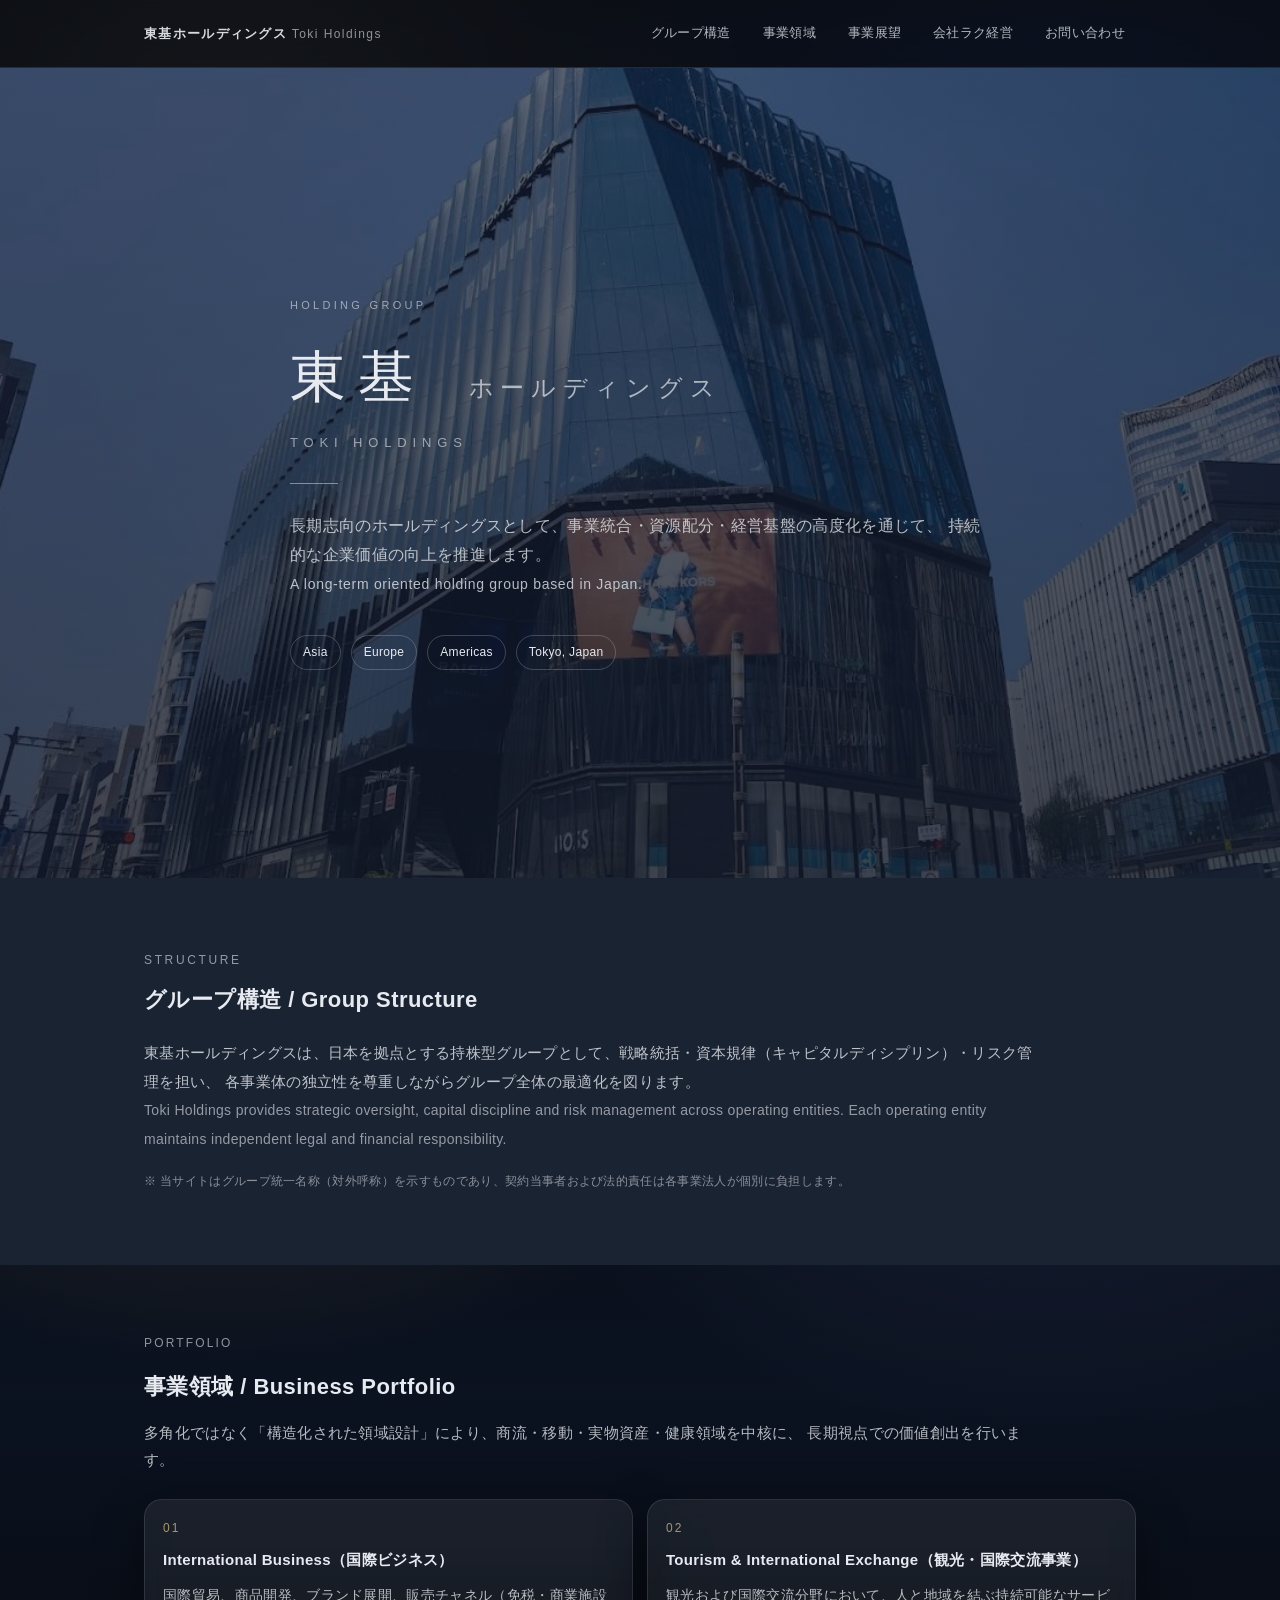
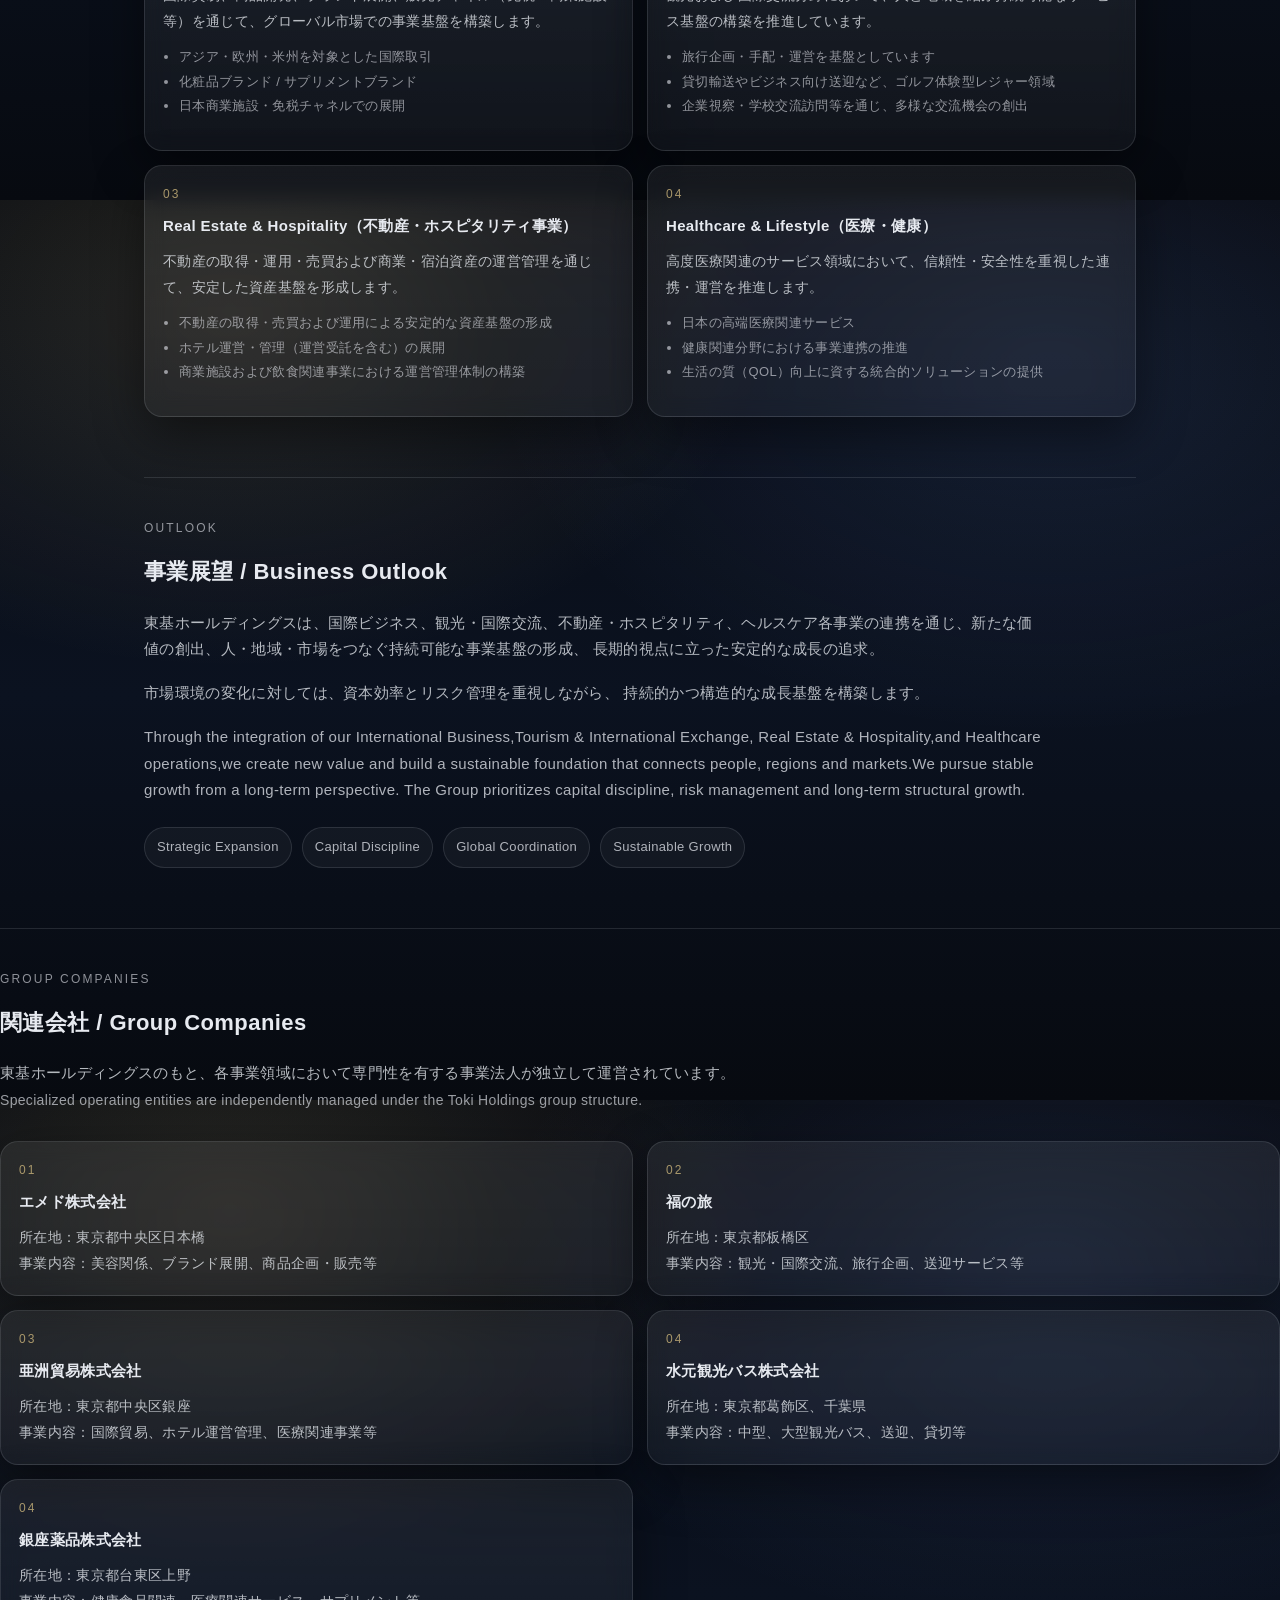
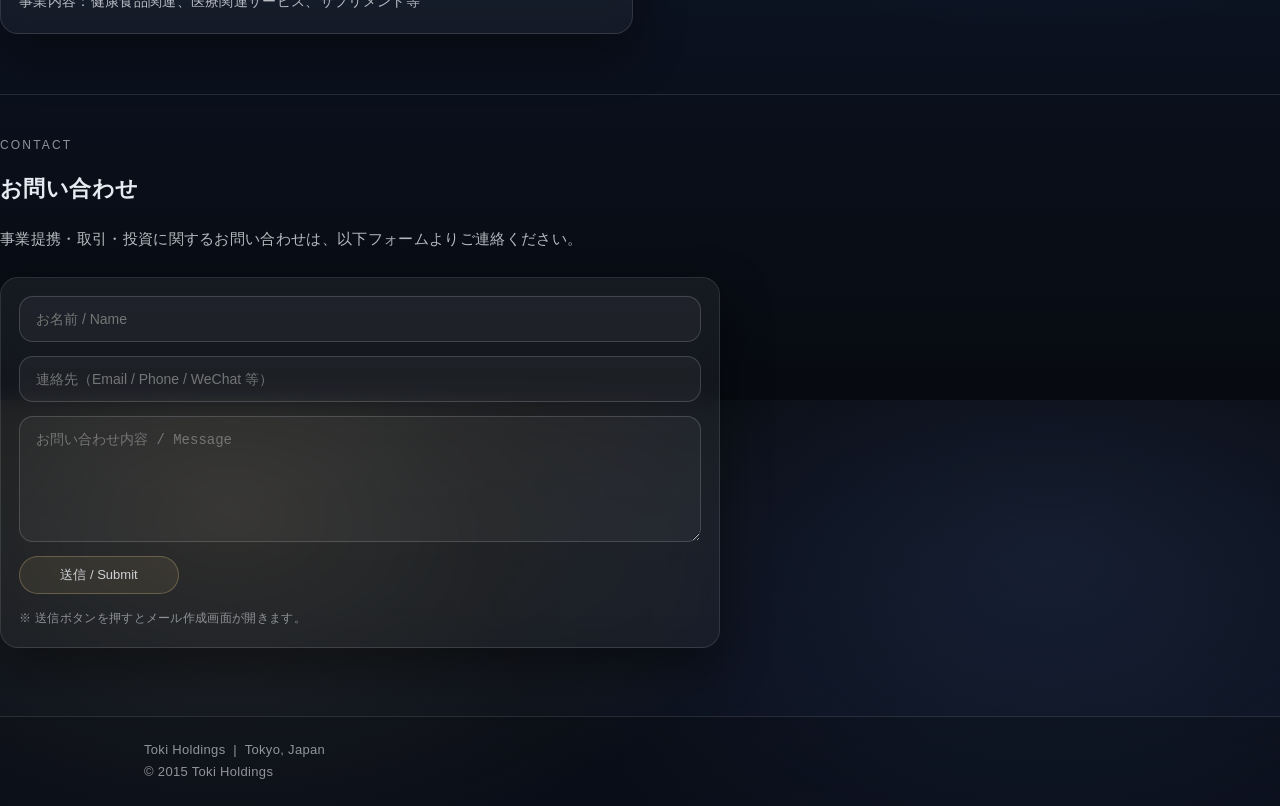
==== index.html @ 763d5f15 "Add Kaisha Raku app download and PWA" ====
<!doctype html>
<html lang="ja">
<head>
  <meta charset="utf-8" />
  <meta name="viewport" content="width=device-width,initial-scale=1" />
  <meta name="description" content="東基ホールディングス（Toki Holdings）— 日本拠点のホールディングスとして、長期志向の価値創出と統合を推進します。" />
  <title>東基ホールディングス | Toki Holdings</title>

  <!-- Minimal, Japan-corporate style system typography -->
<style>
  :root{
    /* Tokyo Premium palette */
    --bg0:#070A10;            /* deep ink */
    --bg1:#0B1220;            /* navy */
    --text:#E7EAF0;           /* soft white */
    --muted:rgba(231,234,240,.78);
    --subtle:rgba(231,234,240,.60);
    --line:rgba(231,234,240,.12);

    /* Champagne accent (very subtle) */
    --accent:#C8B27A;
    --accent2:#8F7E4C;

    /* Glass cards */
    --card:rgba(255,255,255,.06);
    --card2:rgba(255,255,255,.04);
    --shadow:0 18px 50px rgba(0,0,0,.45);
    --radius:18px;

    --max:1040px;
    --pad:24px;
  }

  *{ box-sizing:border-box; }
  html,body{ height:100%; }
  body{
    margin:0;
    color:var(--text);
    background:
      radial-gradient(900px 600px at 18% 12%, rgba(200,178,122,.16), transparent 60%),
      radial-gradient(900px 600px at 82% 18%, rgba(120,160,255,.12), transparent 62%),
      linear-gradient(180deg, var(--bg0), var(--bg1) 55%, #070A10);
    font-family:-apple-system,BlinkMacSystemFont,"Hiragino Kaku Gothic ProN","Hiragino Sans","Yu Gothic",Meiryo,"Segoe UI",Roboto,"Noto Sans JP",Arial,sans-serif;
    line-height:1.75;
    letter-spacing:.02em;
    -webkit-font-smoothing:antialiased;
    -moz-osx-font-smoothing:grayscale;
    overflow-x:hidden;
  }

  /* subtle “Tokyo night particles” */
  body:before{
    content:"";
    position:fixed; inset:0;
    pointer-events:none;
    background:
      radial-gradient(1px 1px at 10% 20%, rgba(255,255,255,.25), transparent 60%),
      radial-gradient(1px 1px at 20% 70%, rgba(255,255,255,.18), transparent 60%),
      radial-gradient(1px 1px at 55% 35%, rgba(255,255,255,.14), transparent 60%),
      radial-gradient(1px 1px at 80% 60%, rgba(255,255,255,.16), transparent 60%),
      radial-gradient(1px 1px at 92% 22%, rgba(255,255,255,.18), transparent 60%);
    opacity:.55;
    mix-blend-mode:screen;
  }

  a{ color:inherit; text-decoration:none; }
  a:hover{ text-decoration:none; }

  .wrap{ max-width:var(--max); margin:0 auto; padding:0 var(--pad); }

  /* Topbar -> glass */
  .topbar{
    position:sticky; top:0; z-index:30;
    background:rgba(10,14,22,.62);
    border-bottom:1px solid var(--line);
    backdrop-filter: blur(12px) saturate(140%);
  }
  .topbar .wrap{
    display:flex; align-items:center; justify-content:space-between;
    padding:14px var(--pad);
    gap:14px;
  }
  .brand strong{
    font-weight:600;
    letter-spacing:.10em;
    font-size:13px;
    color:rgba(231,234,240,.92);
  }
  .brand span{
    font-size:12px;
    color:var(--subtle);
    letter-spacing:.12em;
  }

  nav{
    display:flex; align-items:center; gap:10px; flex-wrap:wrap;
    font-size:13px; color:var(--muted);
  }
  nav a{
    padding:7px 10px;
    border-radius:999px;
    border:1px solid transparent;
  }
  nav a:hover{
    border-color:rgba(200,178,122,.28);
    background:rgba(255,255,255,.04);
  }

  /* Hero: more premium spacing + thin accent line */
  header.hero{
    min-height:78vh;
    display:flex; align-items:center;
    border-bottom:1px solid var(--line);
    position:relative;
  }
  header.hero:after{
    content:"";
    position:absolute; left:0; right:0; bottom:-1px; height:1px;
    background:linear-gradient(90deg, transparent, rgba(200,178,122,.55), transparent);
    opacity:.55;
  }

  .kicker{
    font-size:12px; color:var(--subtle);
    letter-spacing:.18em;
  }
  h1{
    margin:14px 0 0;
    font-size:48px;
    line-height:1.12;
    font-weight:600;
    letter-spacing:.02em;
  }
  .enname{
    margin-top:10px;
    font-size:15px;
    color:var(--muted);
    letter-spacing:.18em;
    text-transform:uppercase;
  }
  .lead{
    margin-top:18px;
    font-size:16px;
    color:var(--muted);
    max-width:820px;
  }

  .meta-row{ margin-top:22px; display:flex; gap:10px; flex-wrap:wrap; }
  .pill{
    border:1px solid rgba(231,234,240,.14);
    padding:7px 11px;
    border-radius:999px;
    background:rgba(255,255,255,.04);
    color:rgba(231,234,240,.72);
    font-size:12px;
    letter-spacing:.12em;
  }

  /* Sections */
  section{ padding:68px 0; }
  section.divider{ border-bottom:1px solid var(--line); }
  .section-kicker{
    font-size:12px; color:var(--subtle);
    letter-spacing:.18em;
  }
  h2{
    margin:14px 0 14px;
    font-size:22px;
    font-weight:600;
    letter-spacing:.02em;
  }
  .p{
    margin:0;
    color:var(--muted);
    max-width:900px;
    font-size:15px;
  }

  /* Cards -> glass premium */
  .grid{
    margin-top:26px;
    display:grid;
    grid-template-columns:repeat(2,minmax(0,1fr));
    gap:14px;
  }
  .card{
    border:1px solid rgba(231,234,240,.12);
    border-radius:var(--radius);
    padding:18px;
    background:linear-gradient(180deg, rgba(255,255,255,.07), rgba(255,255,255,.04));
    box-shadow: var(--shadow);
    backdrop-filter: blur(10px);
  }
  .card:hover{
    border-color:rgba(200,178,122,.28);
    transform: translateY(-1px);
    transition: .18s ease;
  }
  .card .num{
    font-size:12px;
    color:rgba(200,178,122,.82);
    letter-spacing:.18em;
  }
  .card .title{ margin-top:8px; font-weight:600; font-size:15px; }
  .card .desc{ margin-top:10px; font-size:14px; color:var(--muted); line-height:1.85; }
  .sublist{ margin-top:10px; padding-left:16px; color:var(--subtle); font-size:13px; line-height:1.9; }

  /* Chips */
  .chips{ margin-top:22px; display:flex; flex-wrap:wrap; gap:10px; }
  .chip{
    padding:8px 12px;
    border:1px solid rgba(231,234,240,.12);
    border-radius:999px;
    font-size:13px;
    color:rgba(231,234,240,.74);
    background:rgba(255,255,255,.04);
  }

  /* Contact */
  .contact-box{
    margin-top:22px;
    display:grid;
    grid-template-columns:1.2fr .8fr;
    gap:14px;
  }
  .contact-card{
    border:1px solid rgba(231,234,240,.12);
    border-radius:var(--radius);
    padding:18px;
    background:linear-gradient(180deg, rgba(255,255,255,.06), rgba(255,255,255,.035));
    box-shadow: var(--shadow);
    backdrop-filter: blur(10px);
  }
  .label{ font-size:12px; color:var(--subtle); letter-spacing:.18em; }
  .value{ margin-top:10px; font-size:14px; color:var(--muted); line-height:1.9; }
  .btn{
    display:inline-block;
    border:1px solid rgba(200,178,122,.35);
    border-radius:999px;
    padding:9px 12px;
    font-size:13px;
    color:rgba(231,234,240,.86);
    background:rgba(200,178,122,.10);
  }
  .btn:hover{ background:rgba(200,178,122,.16); }

  footer{
    border-top:1px solid var(--line);
    padding:22px 0;
    color:var(--subtle);
    font-size:13px;
    background:rgba(0,0,0,.18);
  }

  @media (max-width:820px){
    h1{ font-size:36px; }
    .grid{ grid-template-columns:1fr; }
    .contact-box{ grid-template-columns:1fr; }
    header.hero{ min-height:70vh; }
  }
</style>
</head>

<body>

  <!-- Top navigation -->
  <div class="topbar">
    <div class="wrap">
      <div class="brand">
        <strong>東基ホールディングス</strong>
        <span>Toki Holdings</span>
      </div>
      <nav>
        <a href="#structure">グループ構造</a>
        <a href="#portfolio">事業領域</a>
        <a href="#principles">事業展望</a>
        <a href="./download/">会社ラク経営</a>
        <a href="#contact">お問い合わせ</a>
      </nav>
    </div>
  </div>

<!-- Screen 1 -->
<header class="hero" style="
  position:relative;
  overflow:hidden;
  background-image:url('toki.jpg');
  background-size:cover;
  background-position:center;
  min-height:90vh;
  border-bottom:none;
">

  <!-- 暗色层 -->
  <div style="
    position:absolute;
    inset:0;
    background:linear-gradient(rgba(17,24,39,.65),rgba(17,24,39,.80));
    z-index:1;">
  </div>

  <div style="
    position:relative;
    z-index:2;
    max-width:1100px;
    margin:0 auto;
    padding:140px 24px 120px 24px;
    color:#E7EAF0;
  ">

    <!-- 上方小标识 -->
    <div style="
      font-size:11px;
      letter-spacing:.30em;
      color:rgba(231,234,240,.60);">
      HOLDING GROUP
    </div>

    <!-- 主标题 -->
    <h1 style="
      margin-top:28px;
      font-weight:500;
      line-height:1.2;
      white-space:nowrap;
    ">

      <span style="
        font-size:56px;
        letter-spacing:.22em;">
        東基
      </span>

      <span style="
        font-size:24px;
        letter-spacing:.28em;
        margin-left:14px;
        color:rgba(231,234,240,.70);">
        ホールディングス
      </span>

    </h1>

    <!-- 英文 -->
    <div style="
      margin-top:22px;
      font-size:13px;
      letter-spacing:.45em;
      color:rgba(231,234,240,.60);">
      TOKI HOLDINGS
    </div>

    <!-- 金色细线 -->
    <div style="
      margin-top:28px;
      width:48px;
      height:1px;
      background:rgba(200,178,122,.70);">
    </div>

    <!-- 简介 -->
    <div style="
      margin-top:28px;
      font-size:16px;
      color:rgba(231,234,240,.78);
      max-width:700px;
      line-height:1.8;">
      長期志向のホールディングスとして、事業統合・資源配分・経営基盤の高度化を通じて、
      持続的な企業価値の向上を推進します。<br>
      <span style="font-size:14px; letter-spacing:.05em;">
        A long-term oriented holding group based in Japan.
      </span>
    </div>

    <!-- 地域标签 -->
    <div style="
      margin-top:36px;
      display:flex;
      gap:10px;
      flex-wrap:wrap;
    ">
      <div style="padding:6px 12px;border:1px solid rgba(231,234,240,.22);border-radius:999px;font-size:12px;">Asia</div>
      <div style="padding:6px 12px;border:1px solid rgba(231,234,240,.22);border-radius:999px;font-size:12px;">Europe</div>
      <div style="padding:6px 12px;border:1px solid rgba(231,234,240,.22);border-radius:999px;font-size:12px;">Americas</div>
      <div style="padding:6px 12px;border:1px solid rgba(231,234,240,.22);border-radius:999px;font-size:12px;">Tokyo, Japan</div>
    </div>

  </div>

</header>


<!-- Screen 2: Structure -->
<section id="structure" style="
  background:#1a2332;
  padding:72px 0;
  border-top:none;
">

  <div class="wrap">

    <div class="section-kicker" style="
      color:rgba(231,234,240,.60);
      letter-spacing:.22em;">
      STRUCTURE
    </div>

    <h2 style="
      color:#E7EAF0;
      margin-top:10px;">
      グループ構造 / Group Structure
    </h2>

    <p class="p" style="
      color:rgba(231,234,240,.80);
      line-height:1.9;
      margin-top:20px;">
      東基ホールディングスは、日本を拠点とする持株型グループとして、戦略統括・資本規律（キャピタルディシプリン）・リスク管理を担い、
      各事業体の独立性を尊重しながらグループ全体の最適化を図ります。<br/>
      <span style="color:rgba(231,234,240,.60); font-size:14px;">
        Toki Holdings provides strategic oversight, capital discipline and risk management across operating entities.
        Each operating entity maintains independent legal and financial responsibility.
      </span>
    </p>

    <div style="
      margin-top:18px;
      font-size:12px;
      color:rgba(231,234,240,.55);
      line-height:1.8;">
      ※ 当サイトはグループ統一名称（対外呼称）を示すものであり、契約当事者および法的責任は各事業法人が個別に負担します。
    </div>

  </div>

</section>

  <!-- Screen 3: Portfolio + Principles + Contact (still within 3 screens because condensed) -->
  <section id="portfolio">
    <div class="wrap">
      <div class="section-kicker">PORTFOLIO</div>
      <h2>事業領域 / Business Portfolio</h2>
      <p class="p">
        多角化ではなく「構造化された領域設計」により、商流・移動・実物資産・健康領域を中核に、
        長期視点での価値創出を行います。
      </p>

      <div class="grid">
        <div class="card">
          <div class="num">01</div>
          <div class="title">International Business（国際ビジネス）</div>
          <div class="desc">
            国際貿易、商品開発、ブランド展開、販売チャネル（免税・商業施設等）を通じて、グローバル市場での事業基盤を構築します。
          </div>
          <ul class="sublist">
            <li>アジア・欧州・米州を対象とした国際取引</li>
            <li>化粧品ブランド / サプリメントブランド</li>
            <li>日本商業施設・免税チャネルでの展開</li>
          </ul>
        </div>

        <div class="card">
          <div class="num">02</div>
          <div class="title">Tourism &amp; International Exchange（観光・国際交流事業）</div>
          <div class="desc">
            観光および国際交流分野において、人と地域を結ぶ持続可能なサービス基盤の構築を推進しています。
          </div>
          <ul class="sublist">
            <li>旅行企画・手配・運営を基盤としています</li>
            <li>貸切輸送やビジネス向け送迎など、ゴルフ体験型レジャー領域</li>
            <li>企業視察・学校交流訪問等を通じ、多様な交流機会の創出</li>
          </ul>
        </div>

        <div class="card">
          <div class="num">03</div>
          <div class="title">Real Estate & Hospitality（不動産・ホスピタリティ事業）</div>
          <div class="desc">
            不動産の取得・運用・売買および商業・宿泊資産の運営管理を通じて、安定した資産基盤を形成します。
          </div>
          <ul class="sublist">
            <li>不動産の取得・売買および運用による安定的な資産基盤の形成</li>
            <li>ホテル運営・管理（運営受託を含む）の展開</li>
            <li>商業施設および飲食関連事業における運営管理体制の構築</li>
          </ul>
        </div>

        <div class="card">
          <div class="num">04</div>
          <div class="title">Healthcare &amp; Lifestyle（医療・健康）</div>
          <div class="desc">
            高度医療関連のサービス領域において、信頼性・安全性を重視した連携・運営を推進します。
          </div>
          <ul class="sublist">
            <li>日本の高端医療関連サービス</li>
            <li>健康関連分野における事業連携の推進</li>
            <li>生活の質（QOL）向上に資する統合的ソリューションの提供</li>
          </ul>
        </div>
      </div>

<div id="outlook" style="margin-top:60px; padding-top:40px; border-top:1px solid rgba(231,234,240,.12);">

  <div class="section-kicker">OUTLOOK</div>
  <h2 style="margin:14px 0 18px;">事業展望 / Business Outlook</h2>

  <p class="p" style="margin-bottom:18px;">
    東基ホールディングスは、国際ビジネス、観光・国際交流、不動産・ホスピタリティ、ヘルスケア各事業の連携を通じ、新たな価値の創出、人・地域・市場をつなぐ持続可能な事業基盤の形成、
長期的視点に立った安定的な成長の追求。
  </p>

  <p class="p" style="margin-bottom:18px;">
    市場環境の変化に対しては、資本効率とリスク管理を重視しながら、
    持続的かつ構造的な成長基盤を構築します。
  </p>

  <p class="p">
    <span style="color:rgba(231,234,240,.75);">
      Through the integration of our International Business,Tourism & International Exchange, Real Estate & Hospitality,and Healthcare operations,we create new value and build a sustainable foundation that connects people, regions and markets.We pursue stable growth from a long-term perspective.
      The Group prioritizes capital discipline, risk management and long-term structural growth.
    </span>
  </p>

  <div class="chips" style="margin-top:24px;">
    <span class="chip">Strategic Expansion</span>
    <span class="chip">Capital Discipline</span>
    <span class="chip">Global Coordination</span>
    <span class="chip">Sustainable Growth</span>
  </div>

</div>
      </div>
<!-- Group Companies -->
<div id="companies" style="margin-top:60px; padding-top:40px; border-top:1px solid rgba(231,234,240,.12);">

  <div class="section-kicker">GROUP COMPANIES</div>
  <h2 style="margin:14px 0 18px;">関連会社 / Group Companies</h2>

  <p class="p" style="margin-bottom:28px;">
    東基ホールディングスのもと、各事業領域において専門性を有する事業法人が独立して運営されています。<br>
    <span style="color:rgba(231,234,240,.65); font-size:14px;">
      Specialized operating entities are independently managed under the Toki Holdings group structure.
    </span>
  </p>

  <div class="grid">

    <!-- Company 01 -->
    <div class="card">
      <div class="num">01</div>
      <div class="title">エメド株式会社</div>
      <div class="desc">
        所在地：東京都中央区日本橋<br>
        事業内容：美容関係、ブランド展開、商品企画・販売等
      </div>
    </div>

    <!-- Company 02 -->
    <div class="card">
      <div class="num">02</div>
      <div class="title">福の旅</div>
      <div class="desc">
        所在地：東京都板橋区<br>
        事業内容：観光・国際交流、旅行企画、送迎サービス等
      </div>
    </div>

    <!-- Company 03 -->
    <div class="card">
      <div class="num">03</div>
      <div class="title">亜洲貿易株式会社</div>
      <div class="desc">
        所在地：東京都中央区銀座<br>
        事業内容：国際貿易、ホテル運営管理、医療関連事業等
      </div>
    </div>

        <!-- Company 04 -->
    <div class="card">
      <div class="num">04</div>
      <div class="title">水元観光バス株式会社</div>
      <div class="desc">
        所在地：東京都葛飾区、千葉県<br>
        事業内容：中型、大型観光バス、送迎、貸切等
      </div>
    </div>
    
    <!-- Company 05 -->
    <div class="card">
      <div class="num">04</div>
      <div class="title">銀座薬品株式会社</div>
      <div class="desc">
        所在地：東京都台東区上野<br>
        事業内容：健康食品関連、医療関連サービス、サプリメント等
      </div>
    </div>

  </div>

</div>
<!-- End Group Companies -->
      <div id="contact" style="margin-top:60px; padding-top:40px; border-top:1px solid rgba(231,234,240,.12);">

  <div class="section-kicker">CONTACT</div>
  <h2 style="margin:14px 0 18px;">お問い合わせ</h2>

  <p class="p" style="margin-bottom:24px;">
    事業提携・取引・投資に関するお問い合わせは、以下フォームよりご連絡ください。
  </p>

  <div class="contact-card" style="max-width:720px;">
    
    <form onsubmit="return sendMail(event)" style="display:grid; gap:14px;">
      
      <input id="nm" type="text" placeholder="お名前 / Name" required
        style="width:100%; padding:14px 16px; border-radius:14px; border:1px solid rgba(231,234,240,.18); background:rgba(255,255,255,.04); color:rgba(231,234,240,.9); outline:none; font-size:14px;" />

      <input id="ct" type="text" placeholder="連絡先（Email / Phone / WeChat 等）" required
        style="width:100%; padding:14px 16px; border-radius:14px; border:1px solid rgba(231,234,240,.18); background:rgba(255,255,255,.04); color:rgba(231,234,240,.9); outline:none; font-size:14px;" />

      <textarea id="msg" placeholder="お問い合わせ内容 / Message" required rows="6"
        style="width:100%; padding:14px 16px; border-radius:14px; border:1px solid rgba(231,234,240,.18); background:rgba(255,255,255,.04); color:rgba(231,234,240,.9); outline:none; resize:vertical; font-size:14px;"></textarea>

      <button type="submit" class="btn" style="width:160px; cursor:pointer;">
        送信 / Submit
      </button>

      <div style="font-size:12px; color:rgba(231,234,240,.55);">
        ※ 送信ボタンを押すとメール作成画面が開きます。
      </div>

    </form>
  </div>
</div>

<script>
function sendMail(e){
  e.preventDefault();

  const name = document.getElementById('nm').value.trim();
  const contact = document.getElementById('ct').value.trim();
  const message = document.getElementById('msg').value.trim();

  const to = "toki-holdings@emedo.jp";  
  const subject = encodeURIComponent("【Website Inquiry】Toki Holdings / " + name);
  const body = encodeURIComponent(
    "Name: " + name + "\n" +
    "Contact: " + contact + "\n\n" +
    "Message:\n" + message
  );

  window.location.href = `mailto:${to}?subject=${subject}&body=${body}`;
  return false;
}
</script>
        </div>

      </div>

    </div>
  </section>

  <footer>
    <div class="wrap footer-row">
      <div>Toki Holdings &nbsp;|&nbsp; Tokyo, Japan</div>
      <div>© 2015 Toki Holdings</div>
    </div>
  </footer>

</body>
</html>
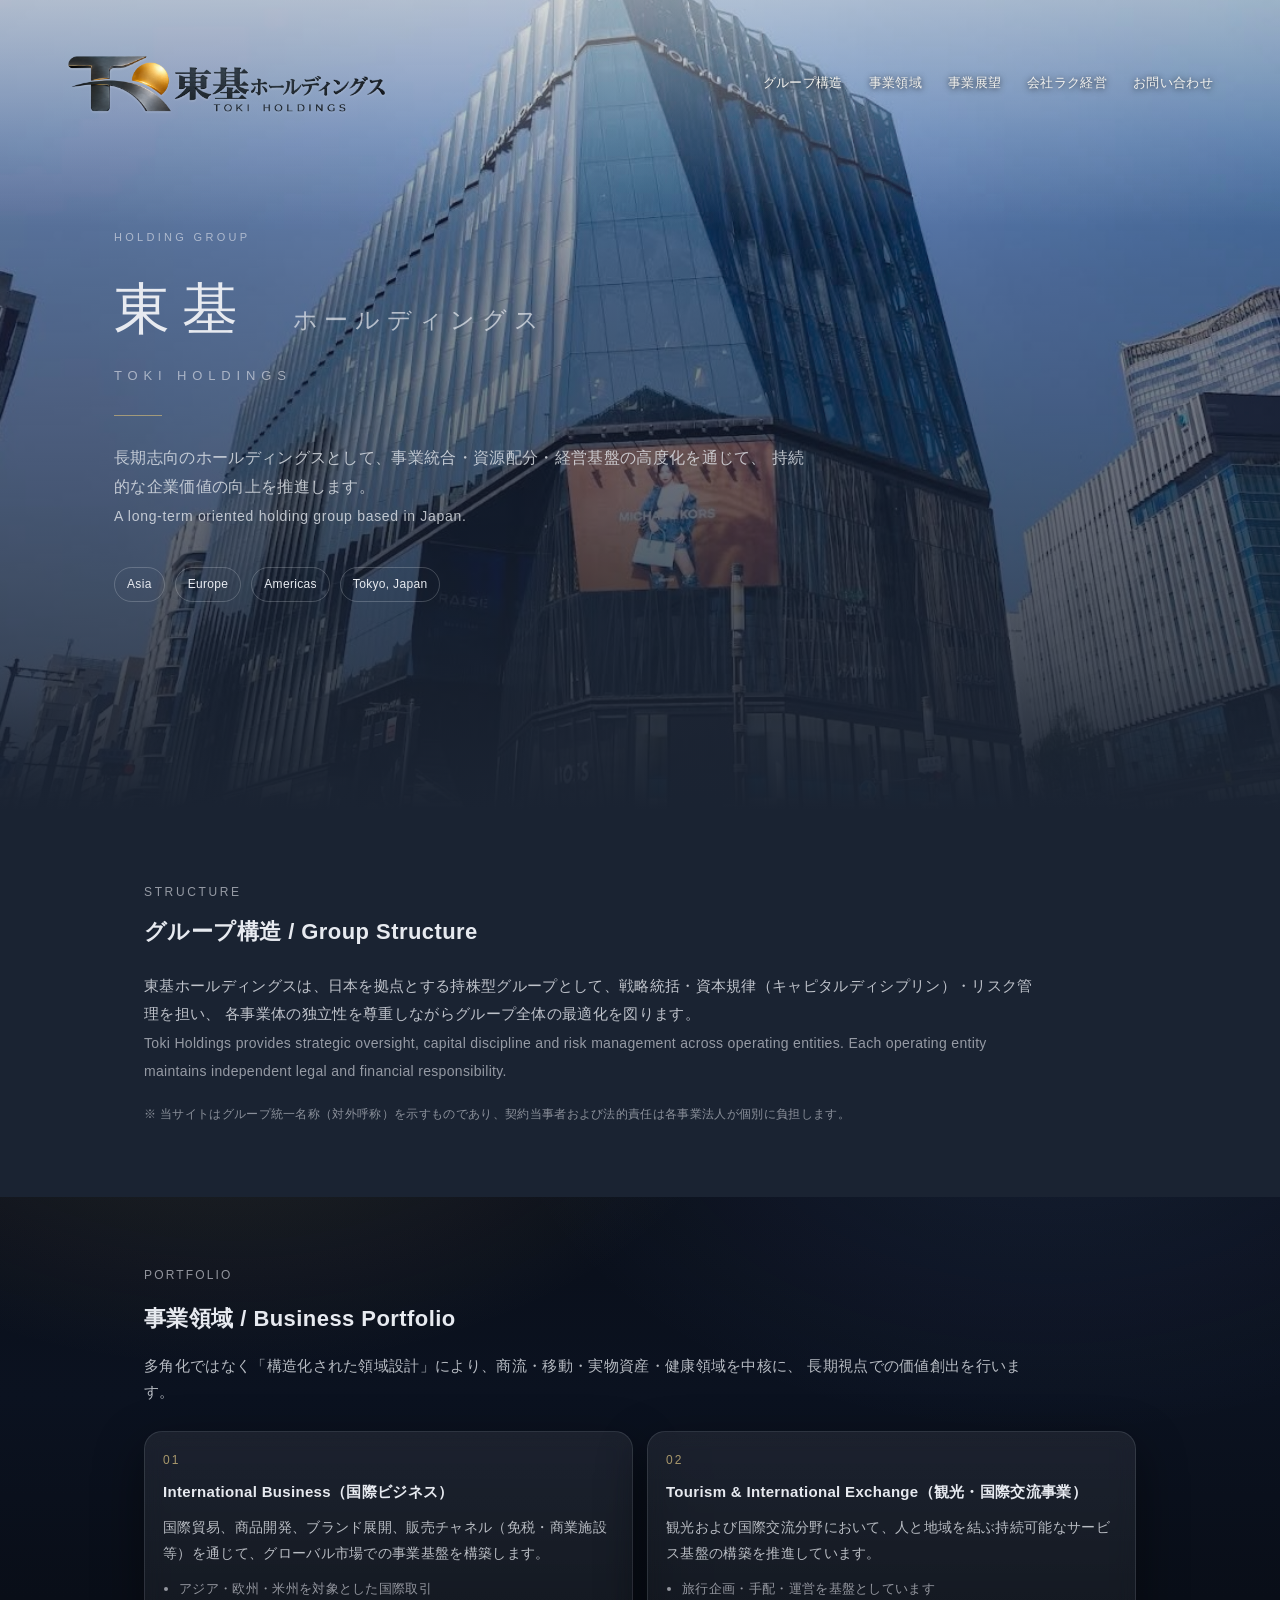
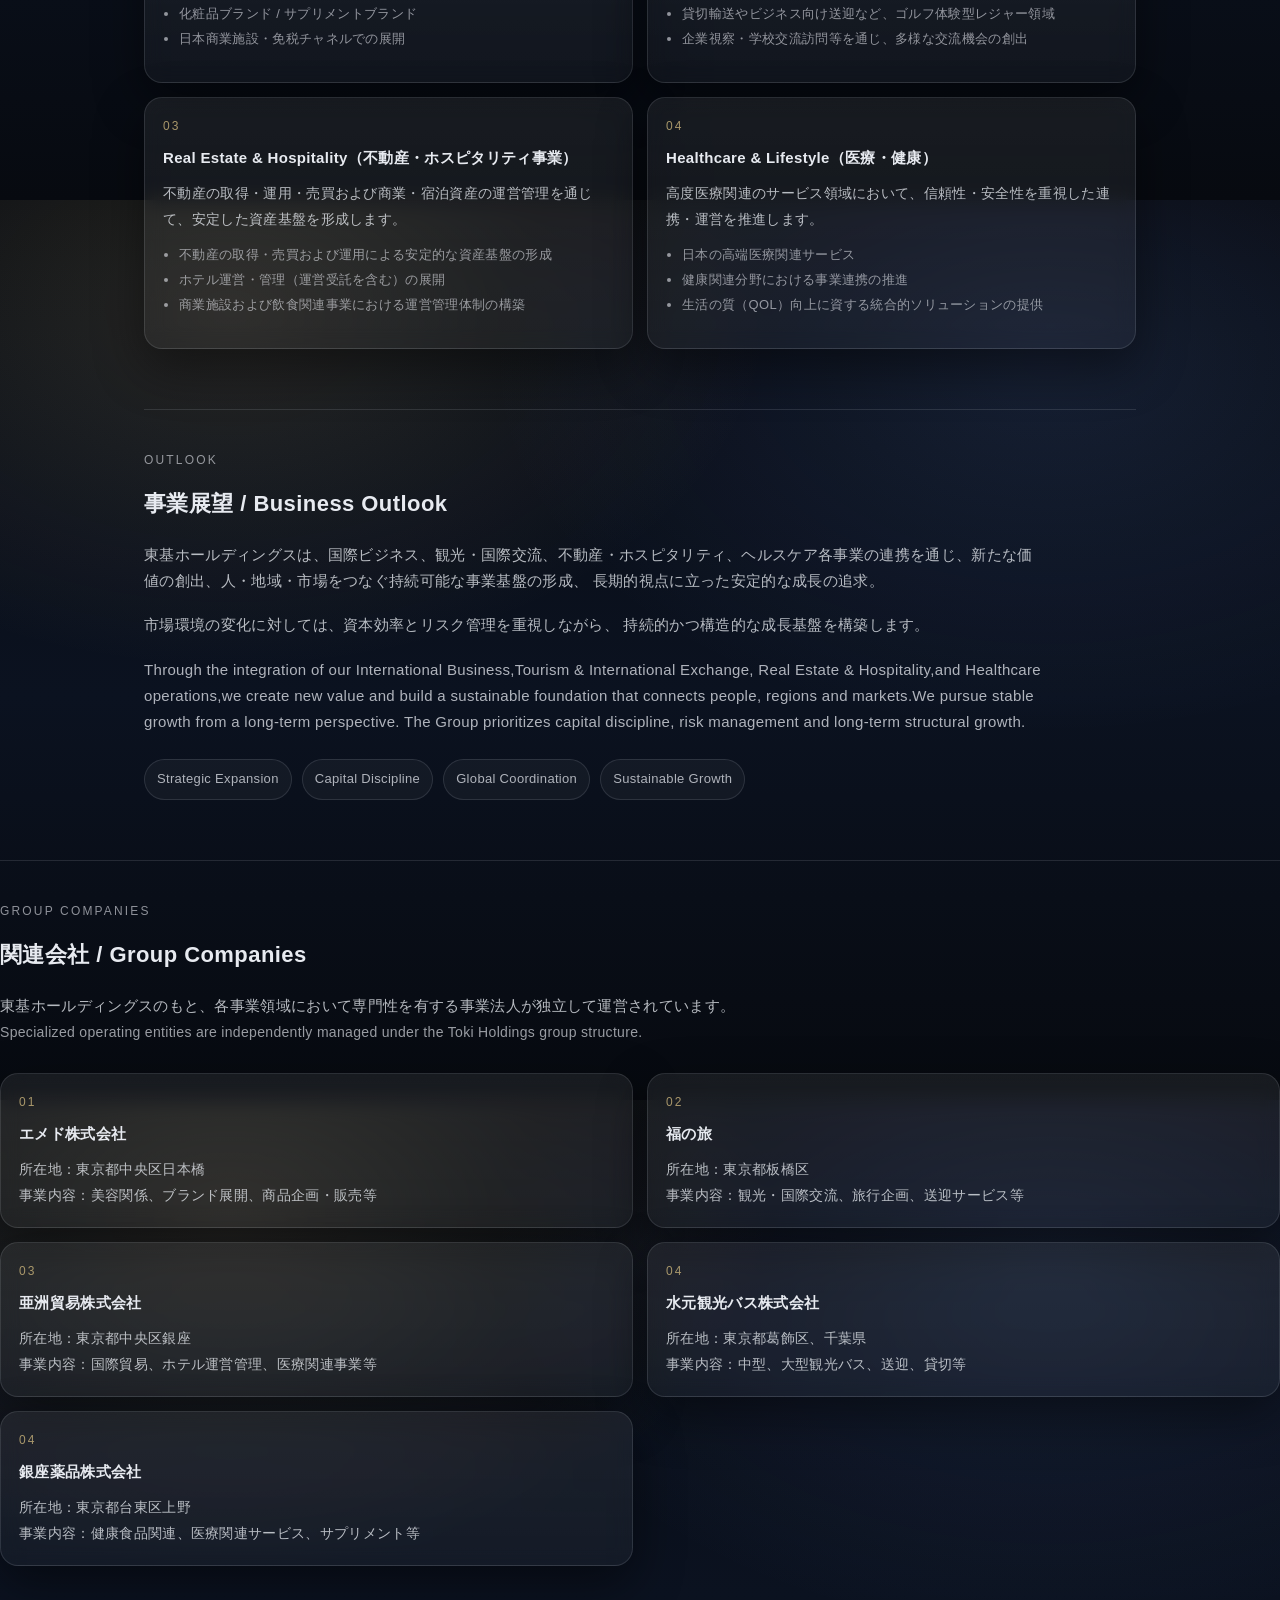
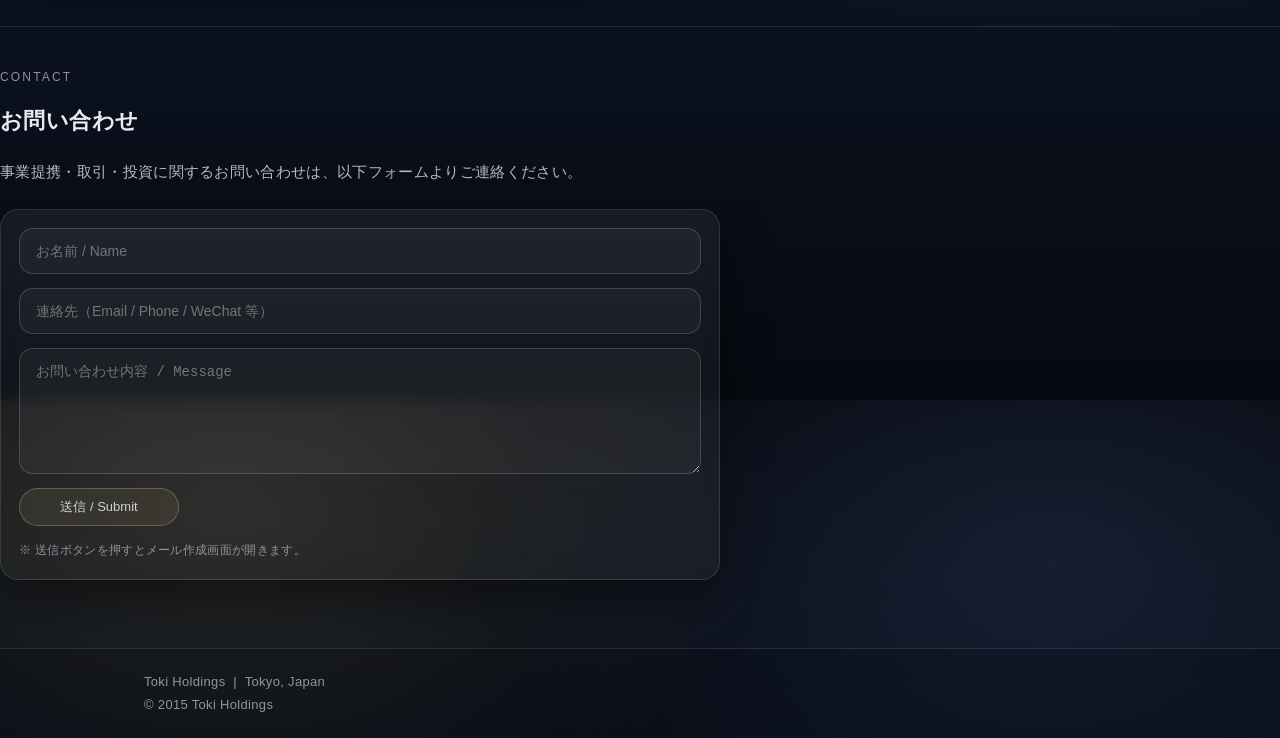
==== commit 11719010: "Integrate transparent TOKI brand into responsive hero navigation" ====
--- a/index.html
+++ b/index.html
@@ -258,30 +258,53 @@
     .contact-box{ grid-template-columns:1fr; }
     header.hero{ min-height:70vh; }
   }
+
+  /* Final brand integration: transparent asset, no separate header surface. */
+  html{scroll-behavior:smooth;}
+  .topbar{position:absolute;inset:0 0 auto;z-index:5;background:transparent;border:0;backdrop-filter:none;}
+  .topbar:before{content:"";position:absolute;inset:0 0 -60px;z-index:-1;pointer-events:none;background:linear-gradient(180deg,rgba(239,233,220,.52),rgba(226,231,234,.20) 60%,transparent);}
+  .topbar .wrap{max-width:1240px;min-height:116px;padding:28px 40px;gap:32px;}
+  .brand{display:block;flex:0 0 auto;width:330px;max-width:100%;}
+  .brand img{display:block;width:100%;height:auto;filter:drop-shadow(0 1px 1px rgba(255,255,255,.24));}
+  nav{flex-wrap:nowrap;gap:12px;color:#f4f3ef;text-shadow:0 1px 6px rgba(0,0,0,.8);}
+  nav a{white-space:nowrap;padding:8px 6px;}
+  nav a:focus-visible,.brand:focus-visible,.menu-toggle:focus-visible{outline:2px solid var(--accent);outline-offset:5px;}
+  header.hero:after{display:none;}
+  .hero-content{width:100%;}
+  .menu-toggle{display:none;}
+  @media(max-width:1100px){
+    .topbar .wrap{padding:24px;gap:20px;}
+    .brand{width:300px;}
+    nav{gap:4px;font-size:12px;}
+  }
+  @media(max-width:900px){
+    .topbar .wrap{min-height:94px;padding:22px 24px;}
+    .brand{width:300px;max-width:calc(100% - 64px);}
+    .menu-toggle{display:flex;flex:0 0 40px;width:40px;height:40px;padding:10px 8px;flex-direction:column;justify-content:space-between;border:1px solid rgba(231,234,240,.42);border-radius:6px;background:rgba(26,35,50,.35);cursor:pointer;}
+    .menu-toggle span{height:1px;width:100%;background:#f4f3ef;}
+    nav{display:none;position:absolute;top:calc(100% - 8px);left:24px;right:24px;padding:12px;background:rgba(26,35,50,.97);border:1px solid rgba(200,178,122,.25);border-radius:10px;box-shadow:0 14px 30px rgba(0,0,0,.2);font-size:14px;}
+    nav.is-open{display:flex;flex-direction:column;align-items:stretch;gap:2px;}
+    nav a{padding:10px 12px;}
+  }
+  @media(max-width:600px){
+    .topbar .wrap{min-height:86px;padding:20px;gap:14px;}
+    .brand{width:260px;max-width:calc(100% - 54px);}
+    nav{left:20px;right:20px;}
+    .hero-content{padding:150px 20px 88px!important;}
+    header.hero{min-height:90svh!important;}
+    .hero-title{display:flex;align-items:baseline;gap:8px;letter-spacing:0;}
+    .hero-title span:first-child{font-size:clamp(30px,8vw,44px)!important;letter-spacing:.12em!important;}
+    .hero-title span:last-child{font-size:clamp(14px,3.6vw,20px)!important;letter-spacing:.06em!important;margin-left:0!important;}
+    .hero-content>div:nth-last-child(2){font-size:15px!important;}
+  }
+  @media(prefers-reduced-motion:reduce){html{scroll-behavior:auto;}}
 </style>
 </head>
 
 <body>
 
-  <!-- Top navigation -->
-  <div class="topbar">
-    <div class="wrap">
-      <div class="brand">
-        <strong>東基ホールディングス</strong>
-        <span>Toki Holdings</span>
-      </div>
-      <nav>
-        <a href="#structure">グループ構造</a>
-        <a href="#portfolio">事業領域</a>
-        <a href="#principles">事業展望</a>
-        <a href="./download/">会社ラク経営</a>
-        <a href="#contact">お問い合わせ</a>
-      </nav>
-    </div>
-  </div>
-
 <!-- Screen 1 -->
-<header class="hero" style="
+<header id="home" class="hero" style="
   position:relative;
   overflow:hidden;
   background-image:url('toki.jpg');
@@ -290,16 +313,33 @@
   min-height:90vh;
   border-bottom:none;
 ">
+  <!-- Navigation floats over the existing Hero photograph. -->
+  <div class="topbar">
+    <div class="wrap">
+      <a class="brand" href="#home" aria-label="東基ホールディングス ホーム">
+        <img src="assets/img/toki-logo-transparent.png" alt="東基ホールディングス / TOKI HOLDINGS" width="2172" height="724" fetchpriority="high" />
+      </a>
+      <button class="menu-toggle" type="button" aria-expanded="false" aria-controls="primary-navigation" aria-label="メニューを開く"><span></span><span></span><span></span></button>
+      <nav id="primary-navigation" aria-label="メインナビゲーション">
+        <a href="#structure">グループ構造</a>
+        <a href="#portfolio">事業領域</a>
+        <a href="#outlook">事業展望</a>
+        <a href="./download/?v=20260723-cloud46">会社ラク経営</a>
+        <a href="#contact">お問い合わせ</a>
+      </nav>
+    </div>
+  </div>
+
 
   <!-- 暗色层 -->
   <div style="
     position:absolute;
     inset:0;
-    background:linear-gradient(rgba(17,24,39,.65),rgba(17,24,39,.80));
+    background:linear-gradient(180deg,rgba(17,24,39,.20),rgba(17,24,39,.48) 35%,rgba(26,35,50,.80) 82%,#1a2332);
     z-index:1;">
   </div>
 
-  <div style="
+  <div class="hero-content" style="
     position:relative;
     z-index:2;
     max-width:1100px;
@@ -317,7 +357,7 @@
     </div>
 
     <!-- 主标题 -->
-    <h1 style="
+    <h1 class="hero-title" style="
       margin-top:28px;
       font-weight:500;
       line-height:1.2;
@@ -633,6 +673,22 @@
 </div>
 
 <script>
+const menuButton = document.querySelector('.menu-toggle');
+const primaryNavigation = document.getElementById('primary-navigation');
+function closeMenu(){
+  primaryNavigation.classList.remove('is-open');
+  menuButton.setAttribute('aria-expanded','false');
+  menuButton.setAttribute('aria-label','メニューを開く');
+}
+menuButton.addEventListener('click',()=>{
+  const isOpen = menuButton.getAttribute('aria-expanded') !== 'true';
+  primaryNavigation.classList.toggle('is-open',isOpen);
+  menuButton.setAttribute('aria-expanded',String(isOpen));
+  menuButton.setAttribute('aria-label',isOpen ? 'メニューを閉じる' : 'メニューを開く');
+});
+primaryNavigation.addEventListener('click',e=>{if(e.target.closest('a')) closeMenu();});
+document.addEventListener('keydown',e=>{if(e.key === 'Escape'){closeMenu();menuButton.focus();}});
+window.matchMedia('(min-width:901px)').addEventListener('change',closeMenu);
 function sendMail(e){
   e.preventDefault();
 
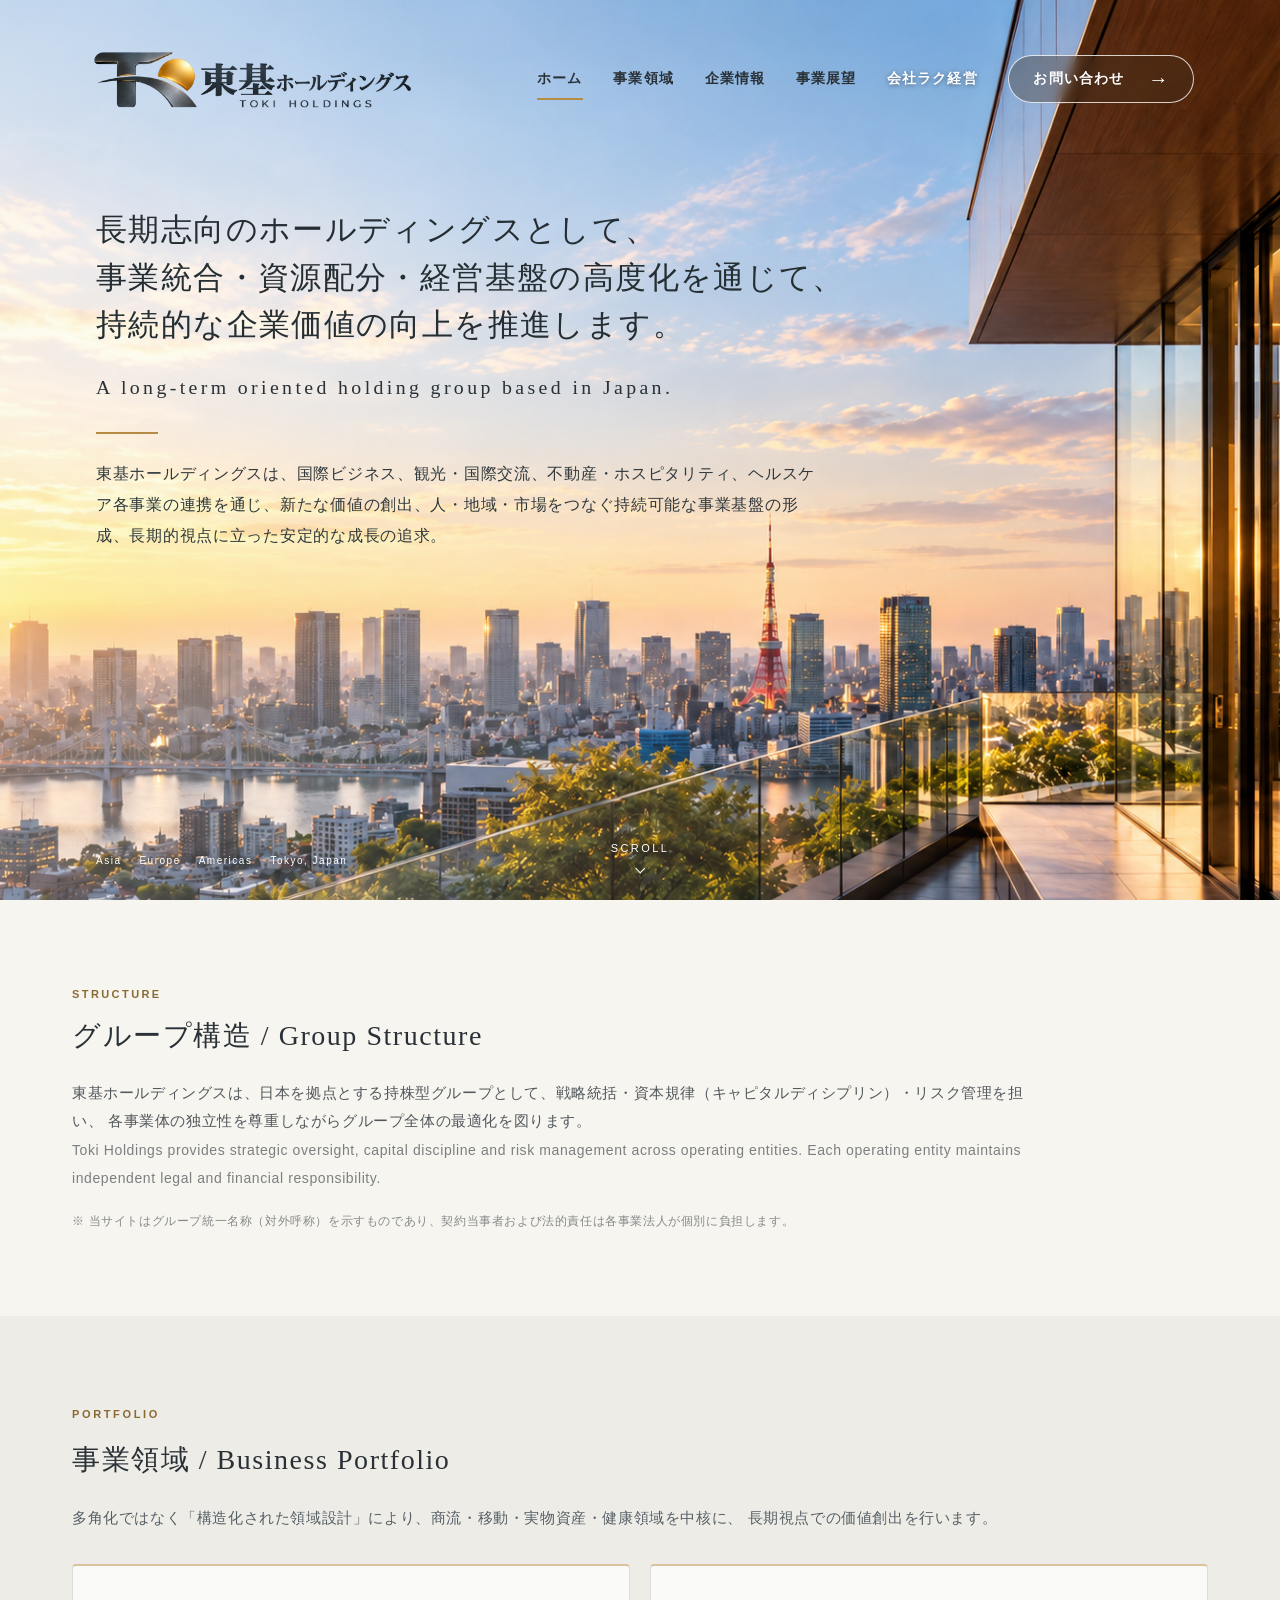
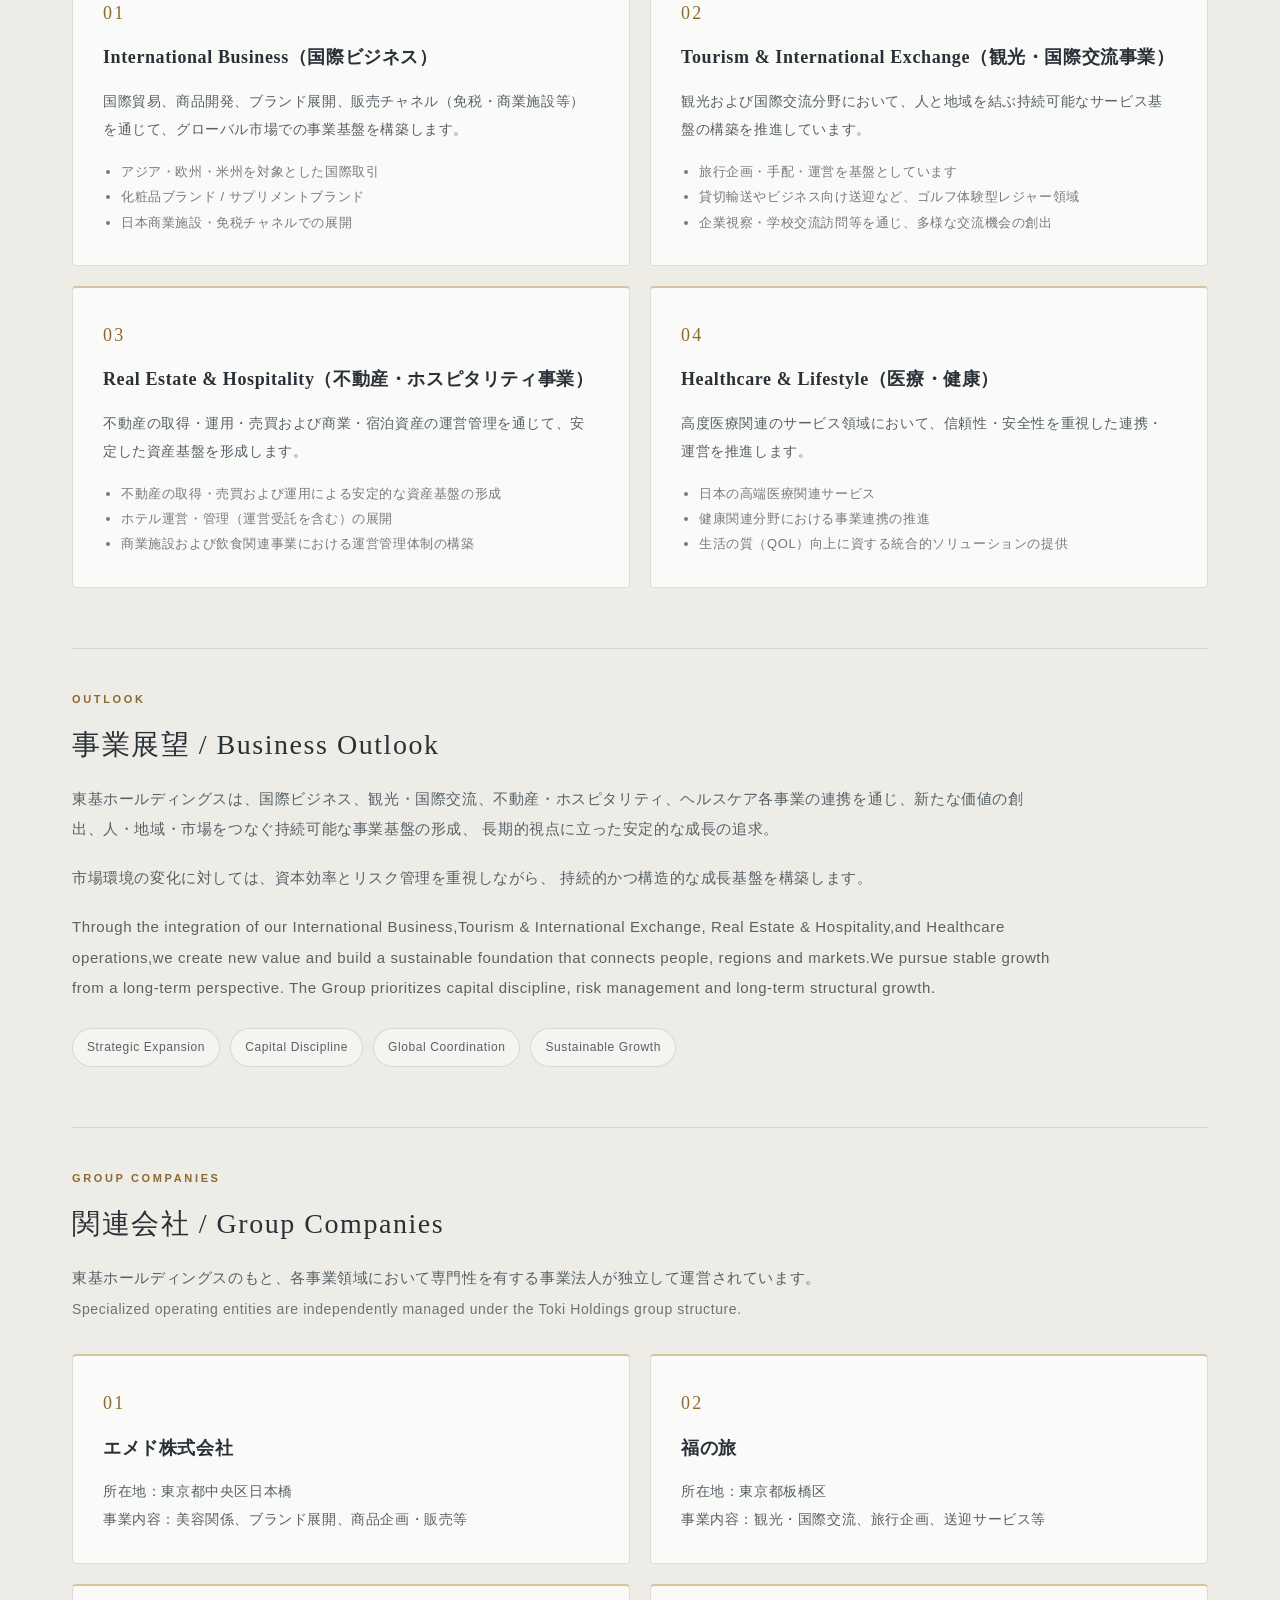
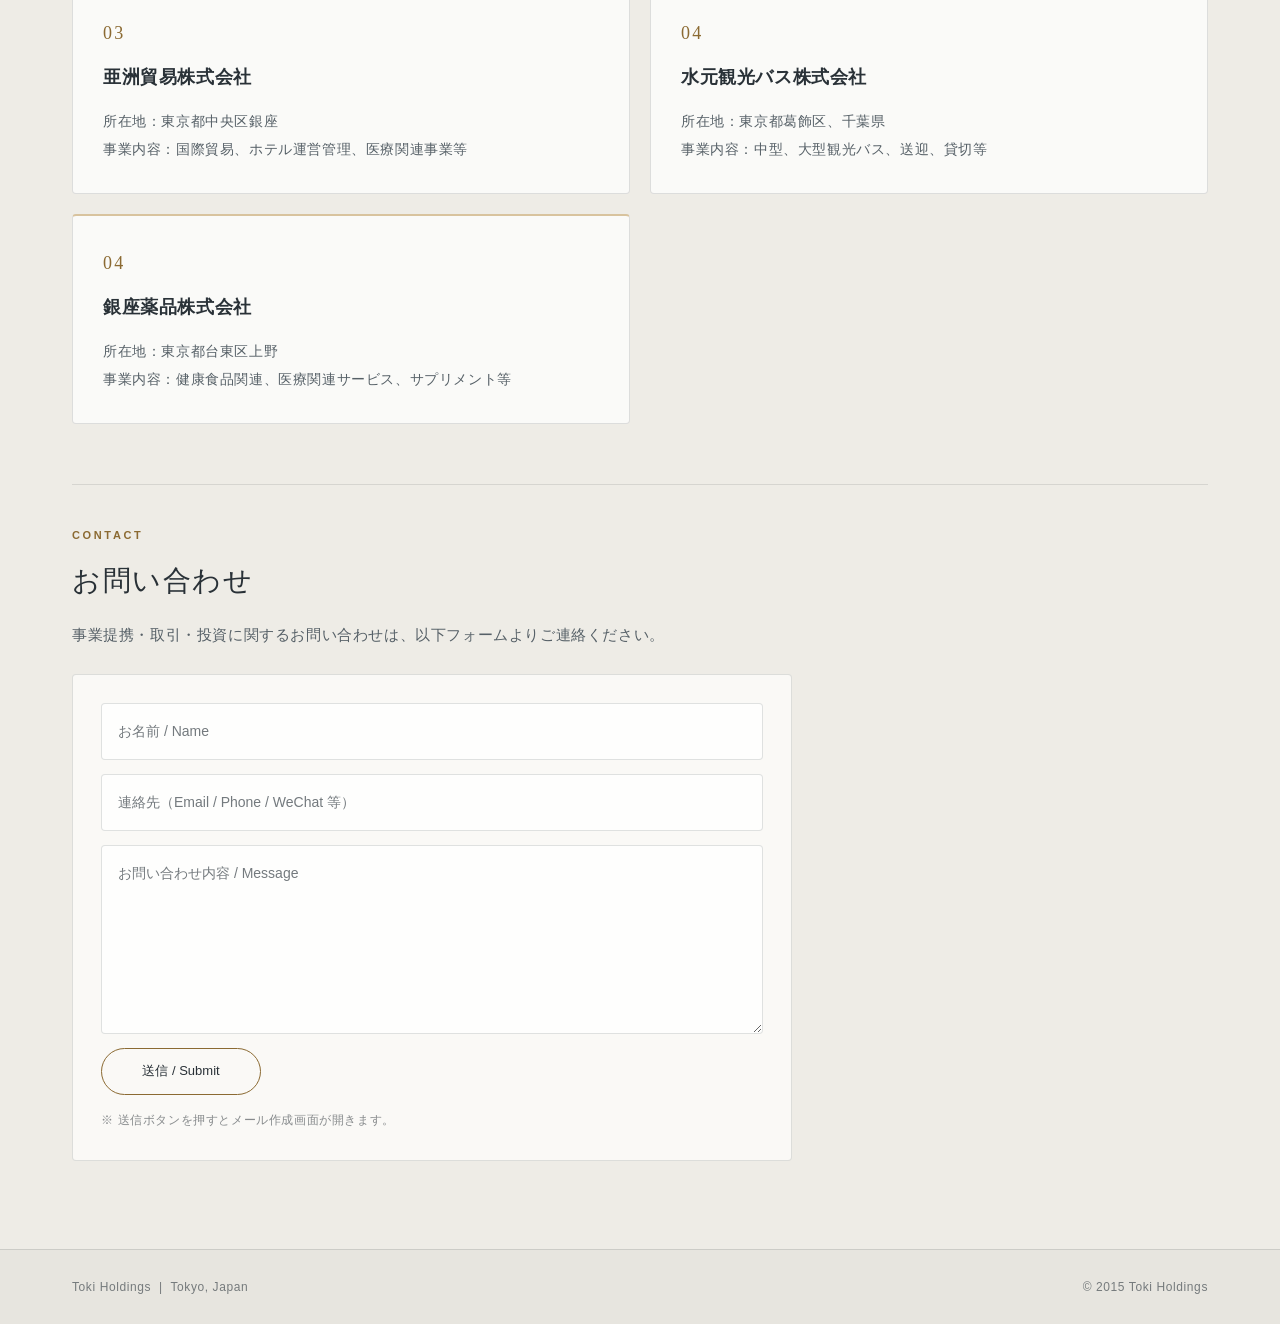
==== commit 77a5d7fc: "Match corporate site to bright Tokyo sunset reference styling" ====
--- a/index.html
+++ b/index.html
@@ -8,430 +8,74 @@
 
   <!-- Minimal, Japan-corporate style system typography -->
 <style>
-  :root{
-    /* Tokyo Premium palette */
-    --bg0:#070A10;            /* deep ink */
-    --bg1:#0B1220;            /* navy */
-    --text:#E7EAF0;           /* soft white */
-    --muted:rgba(231,234,240,.78);
-    --subtle:rgba(231,234,240,.60);
-    --line:rgba(231,234,240,.12);
-
-    /* Champagne accent (very subtle) */
-    --accent:#C8B27A;
-    --accent2:#8F7E4C;
-
-    /* Glass cards */
-    --card:rgba(255,255,255,.06);
-    --card2:rgba(255,255,255,.04);
-    --shadow:0 18px 50px rgba(0,0,0,.45);
-    --radius:18px;
-
-    --max:1040px;
-    --pad:24px;
-  }
-
-  *{ box-sizing:border-box; }
-  html,body{ height:100%; }
-  body{
-    margin:0;
-    color:var(--text);
-    background:
-      radial-gradient(900px 600px at 18% 12%, rgba(200,178,122,.16), transparent 60%),
-      radial-gradient(900px 600px at 82% 18%, rgba(120,160,255,.12), transparent 62%),
-      linear-gradient(180deg, var(--bg0), var(--bg1) 55%, #070A10);
-    font-family:-apple-system,BlinkMacSystemFont,"Hiragino Kaku Gothic ProN","Hiragino Sans","Yu Gothic",Meiryo,"Segoe UI",Roboto,"Noto Sans JP",Arial,sans-serif;
-    line-height:1.75;
-    letter-spacing:.02em;
-    -webkit-font-smoothing:antialiased;
-    -moz-osx-font-smoothing:grayscale;
-    overflow-x:hidden;
-  }
-
-  /* subtle “Tokyo night particles” */
-  body:before{
-    content:"";
-    position:fixed; inset:0;
-    pointer-events:none;
-    background:
-      radial-gradient(1px 1px at 10% 20%, rgba(255,255,255,.25), transparent 60%),
-      radial-gradient(1px 1px at 20% 70%, rgba(255,255,255,.18), transparent 60%),
-      radial-gradient(1px 1px at 55% 35%, rgba(255,255,255,.14), transparent 60%),
-      radial-gradient(1px 1px at 80% 60%, rgba(255,255,255,.16), transparent 60%),
-      radial-gradient(1px 1px at 92% 22%, rgba(255,255,255,.18), transparent 60%);
-    opacity:.55;
-    mix-blend-mode:screen;
-  }
-
-  a{ color:inherit; text-decoration:none; }
-  a:hover{ text-decoration:none; }
-
-  .wrap{ max-width:var(--max); margin:0 auto; padding:0 var(--pad); }
-
-  /* Topbar -> glass */
-  .topbar{
-    position:sticky; top:0; z-index:30;
-    background:rgba(10,14,22,.62);
-    border-bottom:1px solid var(--line);
-    backdrop-filter: blur(12px) saturate(140%);
-  }
-  .topbar .wrap{
-    display:flex; align-items:center; justify-content:space-between;
-    padding:14px var(--pad);
-    gap:14px;
-  }
-  .brand strong{
-    font-weight:600;
-    letter-spacing:.10em;
-    font-size:13px;
-    color:rgba(231,234,240,.92);
-  }
-  .brand span{
-    font-size:12px;
-    color:var(--subtle);
-    letter-spacing:.12em;
-  }
-
-  nav{
-    display:flex; align-items:center; gap:10px; flex-wrap:wrap;
-    font-size:13px; color:var(--muted);
-  }
-  nav a{
-    padding:7px 10px;
-    border-radius:999px;
-    border:1px solid transparent;
-  }
-  nav a:hover{
-    border-color:rgba(200,178,122,.28);
-    background:rgba(255,255,255,.04);
-  }
-
-  /* Hero: more premium spacing + thin accent line */
-  header.hero{
-    min-height:78vh;
-    display:flex; align-items:center;
-    border-bottom:1px solid var(--line);
-    position:relative;
-  }
-  header.hero:after{
-    content:"";
-    position:absolute; left:0; right:0; bottom:-1px; height:1px;
-    background:linear-gradient(90deg, transparent, rgba(200,178,122,.55), transparent);
-    opacity:.55;
-  }
-
-  .kicker{
-    font-size:12px; color:var(--subtle);
-    letter-spacing:.18em;
-  }
-  h1{
-    margin:14px 0 0;
-    font-size:48px;
-    line-height:1.12;
-    font-weight:600;
-    letter-spacing:.02em;
-  }
-  .enname{
-    margin-top:10px;
-    font-size:15px;
-    color:var(--muted);
-    letter-spacing:.18em;
-    text-transform:uppercase;
-  }
-  .lead{
-    margin-top:18px;
-    font-size:16px;
-    color:var(--muted);
-    max-width:820px;
-  }
-
-  .meta-row{ margin-top:22px; display:flex; gap:10px; flex-wrap:wrap; }
-  .pill{
-    border:1px solid rgba(231,234,240,.14);
-    padding:7px 11px;
-    border-radius:999px;
-    background:rgba(255,255,255,.04);
-    color:rgba(231,234,240,.72);
-    font-size:12px;
-    letter-spacing:.12em;
-  }
-
-  /* Sections */
-  section{ padding:68px 0; }
-  section.divider{ border-bottom:1px solid var(--line); }
-  .section-kicker{
-    font-size:12px; color:var(--subtle);
-    letter-spacing:.18em;
-  }
-  h2{
-    margin:14px 0 14px;
-    font-size:22px;
-    font-weight:600;
-    letter-spacing:.02em;
-  }
-  .p{
-    margin:0;
-    color:var(--muted);
-    max-width:900px;
-    font-size:15px;
-  }
-
-  /* Cards -> glass premium */
-  .grid{
-    margin-top:26px;
-    display:grid;
-    grid-template-columns:repeat(2,minmax(0,1fr));
-    gap:14px;
-  }
-  .card{
-    border:1px solid rgba(231,234,240,.12);
-    border-radius:var(--radius);
-    padding:18px;
-    background:linear-gradient(180deg, rgba(255,255,255,.07), rgba(255,255,255,.04));
-    box-shadow: var(--shadow);
-    backdrop-filter: blur(10px);
-  }
-  .card:hover{
-    border-color:rgba(200,178,122,.28);
-    transform: translateY(-1px);
-    transition: .18s ease;
-  }
-  .card .num{
-    font-size:12px;
-    color:rgba(200,178,122,.82);
-    letter-spacing:.18em;
-  }
-  .card .title{ margin-top:8px; font-weight:600; font-size:15px; }
-  .card .desc{ margin-top:10px; font-size:14px; color:var(--muted); line-height:1.85; }
-  .sublist{ margin-top:10px; padding-left:16px; color:var(--subtle); font-size:13px; line-height:1.9; }
-
-  /* Chips */
-  .chips{ margin-top:22px; display:flex; flex-wrap:wrap; gap:10px; }
-  .chip{
-    padding:8px 12px;
-    border:1px solid rgba(231,234,240,.12);
-    border-radius:999px;
-    font-size:13px;
-    color:rgba(231,234,240,.74);
-    background:rgba(255,255,255,.04);
-  }
-
-  /* Contact */
-  .contact-box{
-    margin-top:22px;
-    display:grid;
-    grid-template-columns:1.2fr .8fr;
-    gap:14px;
-  }
-  .contact-card{
-    border:1px solid rgba(231,234,240,.12);
-    border-radius:var(--radius);
-    padding:18px;
-    background:linear-gradient(180deg, rgba(255,255,255,.06), rgba(255,255,255,.035));
-    box-shadow: var(--shadow);
-    backdrop-filter: blur(10px);
-  }
-  .label{ font-size:12px; color:var(--subtle); letter-spacing:.18em; }
-  .value{ margin-top:10px; font-size:14px; color:var(--muted); line-height:1.9; }
-  .btn{
-    display:inline-block;
-    border:1px solid rgba(200,178,122,.35);
-    border-radius:999px;
-    padding:9px 12px;
-    font-size:13px;
-    color:rgba(231,234,240,.86);
-    background:rgba(200,178,122,.10);
-  }
-  .btn:hover{ background:rgba(200,178,122,.16); }
-
-  footer{
-    border-top:1px solid var(--line);
-    padding:22px 0;
-    color:var(--subtle);
-    font-size:13px;
-    background:rgba(0,0,0,.18);
-  }
-
-  @media (max-width:820px){
-    h1{ font-size:36px; }
-    .grid{ grid-template-columns:1fr; }
-    .contact-box{ grid-template-columns:1fr; }
-    header.hero{ min-height:70vh; }
-  }
-
-  /* Final brand integration: transparent asset, no separate header surface. */
-  html{scroll-behavior:smooth;}
-  .topbar{position:absolute;inset:0 0 auto;z-index:5;background:transparent;border:0;backdrop-filter:none;}
-  .topbar:before{content:"";position:absolute;inset:0 0 -60px;z-index:-1;pointer-events:none;background:linear-gradient(180deg,rgba(239,233,220,.52),rgba(226,231,234,.20) 60%,transparent);}
-  .topbar .wrap{max-width:1240px;min-height:116px;padding:28px 40px;gap:32px;}
-  .brand{display:block;flex:0 0 auto;width:330px;max-width:100%;}
-  .brand img{display:block;width:100%;height:auto;filter:drop-shadow(0 1px 1px rgba(255,255,255,.24));}
-  nav{flex-wrap:nowrap;gap:12px;color:#f4f3ef;text-shadow:0 1px 6px rgba(0,0,0,.8);}
-  nav a{white-space:nowrap;padding:8px 6px;}
-  nav a:focus-visible,.brand:focus-visible,.menu-toggle:focus-visible{outline:2px solid var(--accent);outline-offset:5px;}
-  header.hero:after{display:none;}
-  .hero-content{width:100%;}
-  .menu-toggle{display:none;}
-  @media(max-width:1100px){
-    .topbar .wrap{padding:24px;gap:20px;}
-    .brand{width:300px;}
-    nav{gap:4px;font-size:12px;}
-  }
-  @media(max-width:900px){
-    .topbar .wrap{min-height:94px;padding:22px 24px;}
-    .brand{width:300px;max-width:calc(100% - 64px);}
-    .menu-toggle{display:flex;flex:0 0 40px;width:40px;height:40px;padding:10px 8px;flex-direction:column;justify-content:space-between;border:1px solid rgba(231,234,240,.42);border-radius:6px;background:rgba(26,35,50,.35);cursor:pointer;}
-    .menu-toggle span{height:1px;width:100%;background:#f4f3ef;}
-    nav{display:none;position:absolute;top:calc(100% - 8px);left:24px;right:24px;padding:12px;background:rgba(26,35,50,.97);border:1px solid rgba(200,178,122,.25);border-radius:10px;box-shadow:0 14px 30px rgba(0,0,0,.2);font-size:14px;}
-    nav.is-open{display:flex;flex-direction:column;align-items:stretch;gap:2px;}
-    nav a{padding:10px 12px;}
-  }
-  @media(max-width:600px){
-    .topbar .wrap{min-height:86px;padding:20px;gap:14px;}
-    .brand{width:260px;max-width:calc(100% - 54px);}
-    nav{left:20px;right:20px;}
-    .hero-content{padding:150px 20px 88px!important;}
-    header.hero{min-height:90svh!important;}
-    .hero-title{display:flex;align-items:baseline;gap:8px;letter-spacing:0;}
-    .hero-title span:first-child{font-size:clamp(30px,8vw,44px)!important;letter-spacing:.12em!important;}
-    .hero-title span:last-child{font-size:clamp(14px,3.6vw,20px)!important;letter-spacing:.06em!important;margin-left:0!important;}
-    .hero-content>div:nth-last-child(2){font-size:15px!important;}
-  }
-  @media(prefers-reduced-motion:reduce){html{scroll-behavior:auto;}}
+
+:root{--bg0:#f7f5f0;--bg1:#eeece6;--text:#293137;--muted:#566067;--subtle:#757a7c;--line:rgba(41,49,55,.14);--accent:#b68c44;--accent2:#8b6a32;--radius:4px;--max:1200px;--pad:32px;--serif:"Hiragino Mincho ProN","Yu Mincho","Noto Serif JP",Georgia,serif;}
+*{box-sizing:border-box;}html{scroll-behavior:smooth;}body{margin:0;background:var(--bg0);color:var(--text);font-family:-apple-system,BlinkMacSystemFont,"Hiragino Sans","Yu Gothic",Meiryo,sans-serif;font-size:15px;line-height:1.9;letter-spacing:.04em;-webkit-font-smoothing:antialiased;}
+a{color:inherit;text-decoration:none;}button,input,textarea{font:inherit;}button,a,input,textarea{touch-action:manipulation;}
+a:focus-visible,button:focus-visible,input:focus-visible,textarea:focus-visible{outline:2px solid var(--accent);outline-offset:5px;}a:hover{color:var(--accent2);}
+.wrap{max-width:var(--max);margin:auto;padding:0 var(--pad);}
+.hero{position:relative;isolation:isolate;display:flex;align-items:flex-start;min-height:max(820px,100svh);background:#d9e3e8 url('assets/img/tokyo-sunset-hero.png') center center/cover no-repeat;}
+.hero:before{content:"";position:absolute;inset:0;z-index:-1;background:linear-gradient(90deg,rgba(248,247,239,.28),rgba(248,247,239,.08) 62%,transparent 80%);pointer-events:none;}
+.topbar{position:absolute;inset:0 0 auto;z-index:5;}
+.topbar .wrap{max-width:none;display:flex;align-items:center;justify-content:space-between;gap:30px;padding:24px clamp(28px,6.7vw,112px);min-height:128px;}
+.brand{flex:0 0 auto;width:330px;max-width:calc(100% - 60px);}.brand img{display:block;width:100%;height:auto;}
+nav{display:flex;align-items:center;gap:clamp(16px,2.4vw,38px);font-family:var(--serif);font-size:14px;font-weight:600;letter-spacing:.08em;}
+nav a{position:relative;white-space:nowrap;padding:12px 0;}
+nav a.active:after{content:"";height:2px;position:absolute;bottom:4px;left:0;right:0;background:var(--accent);}
+nav .nav-contact{display:inline-flex;align-items:center;gap:24px;padding:10px 24px;border:1px solid rgba(255,255,255,.78);border-radius:999px;color:#fff;background:rgba(65,49,33,.36);backdrop-filter:blur(6px);font-family:inherit;}
+nav .nav-contact:hover{background:rgba(65,49,33,.55);color:#fff;}.nav-contact span{font-size:20px;line-height:1;}
+.nav-app{color:#fff;text-shadow:0 1px 5px rgba(0,0,0,.45);}.nav-app:hover{color:#fff;text-decoration:underline;text-decoration-color:var(--accent);}.menu-toggle{display:none;}
+.hero-content{width:100%;max-width:none;margin:0 auto;padding:clamp(190px,23vh,235px) clamp(28px,7.5vw,126px) 160px;}
+.hero-title{margin:0;max-width:1080px;font-family:var(--serif);font-size:clamp(30px,2.4vw,40px);font-weight:500;line-height:1.55;letter-spacing:.045em;text-wrap:balance;color:#252e32;}
+.hero-title span{display:block;}.hero-en{margin:22px 0 0;max-width:920px;font-family:Georgia,"Times New Roman",serif;font-size:clamp(17px,1.55vw,26px);letter-spacing:.17em;color:#293137;line-height:1.6;}
+.hero-rule{width:62px;height:2px;background:var(--accent);margin:28px 0 24px;}
+.hero-summary{max-width:730px;margin:0;font-family:var(--serif);font-size:16px;line-height:1.95;letter-spacing:.045em;color:#30383c;}
+.hero-regions{position:absolute;left:clamp(28px,7.5vw,126px);bottom:30px;display:flex;gap:18px;flex-wrap:wrap;font-size:10px;color:#fff;text-shadow:0 1px 8px rgba(0,0,0,.8);letter-spacing:.15em;}
+.scroll-cue{position:absolute;bottom:28px;left:50%;transform:translateX(-50%);display:flex;flex-direction:column;align-items:center;gap:6px;color:#fff;text-shadow:0 1px 8px rgba(0,0,0,.7);font-size:11px;letter-spacing:.22em;}.scroll-cue span{width:7px;height:7px;border-bottom:1px solid currentColor;border-right:1px solid currentColor;transform:rotate(45deg);}
+section{padding:88px 0;}section.divider{border-bottom:1px solid var(--line);}section[id],div[id]{scroll-margin-top:28px;}
+.section-kicker{font-size:11px;font-weight:600;letter-spacing:.24em;color:var(--accent2)!important;}h2{font-family:var(--serif);font-size:28px;line-height:1.5;font-weight:500;letter-spacing:.055em;margin:14px 0 22px;color:var(--text)!important;}.p{margin:0;max-width:980px;color:var(--muted);font-size:15px;line-height:2.05;}
+#structure{background:#f7f5f0!important;padding:84px 0!important;border:0;}.grid{margin-top:30px;display:grid;grid-template-columns:repeat(2,minmax(0,1fr));gap:20px;}.card{padding:30px;background:rgba(255,255,255,.72);border:1px solid var(--line);border-top:2px solid rgba(182,140,68,.5);border-radius:var(--radius);transition:border-color .2s;}.card:hover{border-color:rgba(182,140,68,.65);}.card .num{font-family:Georgia,serif;font-size:18px;color:var(--accent2);letter-spacing:.12em;}.card .title{margin-top:12px;font-family:var(--serif);font-weight:600;font-size:18px;line-height:1.7;}.card .desc{margin-top:14px;font-size:14px;color:var(--muted);line-height:2;}.sublist{padding-left:18px;margin:16px 0 0;font-size:13px;line-height:1.95;color:var(--subtle);}
+#portfolio{background:#eeece6;}#companies,#contact{max-width:1136px;margin-left:auto;margin-right:auto;}.chips{margin-top:22px;display:flex;flex-wrap:wrap;gap:10px;}.chip,.pill{border:1px solid var(--line);border-radius:999px;font-size:12px;padding:7px 14px;color:var(--muted);background:rgba(255,255,255,.45);}.contact-card{padding:28px;background:#faf9f6;border:1px solid var(--line);border-radius:var(--radius);}.contact-box{display:grid;grid-template-columns:1.2fr .8fr;gap:20px;}.label{font-size:12px;color:var(--subtle);}.value{margin-top:10px;color:var(--muted);}input,textarea{border-color:var(--line)!important;background:rgba(255,255,255,.75)!important;color:var(--text)!important;border-radius:4px!important;}input::placeholder,textarea::placeholder{color:#747a7e;}.btn{display:inline-block;border:1px solid var(--accent2);border-radius:999px;padding:10px 22px;background:transparent;color:var(--text);font-size:13px;}.btn:hover{background:rgba(182,140,68,.12);cursor:pointer;}
+footer{padding:26px 0;background:#e7e5df;border-top:1px solid var(--line);color:var(--subtle);font-size:12px;}.footer-row{display:flex;align-items:center;justify-content:space-between;gap:14px;}
+@media(max-width:1200px){.topbar .wrap{padding:22px 32px;gap:24px;}.brand{width:300px;}nav{gap:18px;font-size:13px;}nav .nav-contact{padding:9px 16px;gap:16px;}.hero-content{padding-left:7vw;padding-right:7vw;}.hero-title{font-size:clamp(28px,2.7vw,34px);}.hero-summary{max-width:650px;font-size:14px;}#companies,#contact{margin-left:32px;margin-right:32px;}}
+@media(max-width:1020px){.menu-toggle{display:flex;flex:0 0 42px;width:42px;height:42px;padding:11px 9px;flex-direction:column;justify-content:space-between;border:1px solid rgba(41,49,55,.5);border-radius:4px;background:rgba(255,255,255,.35);cursor:pointer;}.menu-toggle span{display:block;width:100%;height:1px;background:#293137;}nav{display:none;position:absolute;top:100%;left:32px;right:32px;padding:18px;background:rgba(250,248,243,.98);border:1px solid var(--line);box-shadow:0 18px 40px rgba(41,49,55,.13);font-size:15px;}nav.is-open{display:flex;flex-direction:column;align-items:stretch;gap:2px;}nav a{padding:10px 14px;}nav .nav-app{color:var(--text);text-shadow:none;}nav a.active:after{display:none;}nav .nav-contact{margin-top:8px;border-color:var(--accent2);color:var(--text);background:transparent;justify-content:space-between;}nav .nav-contact:hover{background:rgba(182,140,68,.1);color:var(--text);}.hero-title{max-width:770px;font-size:30px;}.hero-content{padding-top:180px;}.hero-summary{max-width:620px;}.hero:before{background:linear-gradient(90deg,rgba(248,247,239,.62),rgba(248,247,239,.35) 65%,rgba(248,247,239,.08));}}
+@media(max-width:680px){:root{--pad:24px;}.topbar .wrap{min-height:96px;padding:16px 24px;gap:14px;}.brand{width:275px;}.hero{min-height:900px;background-position:58% bottom;}.hero:before{background:linear-gradient(180deg,rgba(248,247,239,.86),rgba(248,247,239,.80) 43%,rgba(248,247,239,.42) 68%,rgba(248,247,239,0) 86%);}.hero-content{padding:144px 24px 190px;}.hero-title{font-size:25px;line-height:1.75;letter-spacing:.045em;text-wrap:pretty;}.hero-title span{display:inline;}.hero-en{font-size:17px;letter-spacing:.10em;margin-top:20px;}.hero-rule{margin:24px 0 20px;width:48px;}.hero-summary{font-size:13px;line-height:1.95;letter-spacing:.03em;}.hero-regions{left:24px;bottom:28px;max-width:220px;gap:6px 14px;font-size:9px;}.scroll-cue{left:auto;right:24px;transform:none;bottom:31px;font-size:10px;}nav{left:24px;right:24px;}.grid,.contact-box{grid-template-columns:1fr;}section{padding:60px 0;}#structure{padding:58px 0!important;}h2{font-size:23px;}.p{font-size:14px;}.card{padding:24px;}.card .title{font-size:16px;}#companies,#contact{margin-left:24px;margin-right:24px;}.contact-card{padding:20px;}.footer-row{flex-direction:column;align-items:flex-start;gap:4px;}}
+@media(max-width:360px){.brand{width:230px;}.topbar .wrap{padding:16px 20px;}.hero-content{padding:138px 20px 200px;}.hero-title{font-size:23px;}.hero{min-height:950px;}.hero-en{font-size:16px;}.hero-summary{font-size:12px;}nav{left:20px;right:20px;}}
+@media(prefers-reduced-motion:reduce){html{scroll-behavior:auto;}.card{transition:none;}}
 </style>
 </head>
 
 <body>
 
-<!-- Screen 1 -->
-<header id="home" class="hero" style="
-  position:relative;
-  overflow:hidden;
-  background-image:url('toki.jpg');
-  background-size:cover;
-  background-position:center;
-  min-height:90vh;
-  border-bottom:none;
-">
-  <!-- Navigation floats over the existing Hero photograph. -->
+<!-- Screen 1: sunset Tokyo, live typography over a clean photograph. -->
+<header id="home" class="hero">
   <div class="topbar">
     <div class="wrap">
-      <a class="brand" href="#home" aria-label="東基ホールディングス ホーム">
-        <img src="assets/img/toki-logo-transparent.png" alt="東基ホールディングス / TOKI HOLDINGS" width="2172" height="724" fetchpriority="high" />
-      </a>
+      <a class="brand" href="#home" aria-label="東基ホールディングス ホーム"><img src="assets/img/toki-logo-transparent.png" alt="東基ホールディングス / TOKI HOLDINGS" width="2172" height="724" fetchpriority="high" /></a>
       <button class="menu-toggle" type="button" aria-expanded="false" aria-controls="primary-navigation" aria-label="メニューを開く"><span></span><span></span><span></span></button>
       <nav id="primary-navigation" aria-label="メインナビゲーション">
-        <a href="#structure">グループ構造</a>
+        <a class="active" href="#home">ホーム</a>
         <a href="#portfolio">事業領域</a>
+        <a href="#structure">企業情報</a>
         <a href="#outlook">事業展望</a>
-        <a href="./download/?v=20260723-cloud46">会社ラク経営</a>
-        <a href="#contact">お問い合わせ</a>
+        <a class="nav-app" href="./download/">会社ラク経営</a>
+        <a class="nav-contact" href="#contact">お問い合わせ <span aria-hidden="true">→</span></a>
       </nav>
     </div>
   </div>
-
-
-  <!-- 暗色层 -->
-  <div style="
-    position:absolute;
-    inset:0;
-    background:linear-gradient(180deg,rgba(17,24,39,.20),rgba(17,24,39,.48) 35%,rgba(26,35,50,.80) 82%,#1a2332);
-    z-index:1;">
-  </div>
-
-  <div class="hero-content" style="
-    position:relative;
-    z-index:2;
-    max-width:1100px;
-    margin:0 auto;
-    padding:140px 24px 120px 24px;
-    color:#E7EAF0;
-  ">
-
-    <!-- 上方小标识 -->
-    <div style="
-      font-size:11px;
-      letter-spacing:.30em;
-      color:rgba(231,234,240,.60);">
-      HOLDING GROUP
-    </div>
-
-    <!-- 主标题 -->
-    <h1 class="hero-title" style="
-      margin-top:28px;
-      font-weight:500;
-      line-height:1.2;
-      white-space:nowrap;
-    ">
-
-      <span style="
-        font-size:56px;
-        letter-spacing:.22em;">
-        東基
-      </span>
-
-      <span style="
-        font-size:24px;
-        letter-spacing:.28em;
-        margin-left:14px;
-        color:rgba(231,234,240,.70);">
-        ホールディングス
-      </span>
-
-    </h1>
-
-    <!-- 英文 -->
-    <div style="
-      margin-top:22px;
-      font-size:13px;
-      letter-spacing:.45em;
-      color:rgba(231,234,240,.60);">
-      TOKI HOLDINGS
-    </div>
-
-    <!-- 金色细线 -->
-    <div style="
-      margin-top:28px;
-      width:48px;
-      height:1px;
-      background:rgba(200,178,122,.70);">
-    </div>
-
-    <!-- 简介 -->
-    <div style="
-      margin-top:28px;
-      font-size:16px;
-      color:rgba(231,234,240,.78);
-      max-width:700px;
-      line-height:1.8;">
-      長期志向のホールディングスとして、事業統合・資源配分・経営基盤の高度化を通じて、
-      持続的な企業価値の向上を推進します。<br>
-      <span style="font-size:14px; letter-spacing:.05em;">
-        A long-term oriented holding group based in Japan.
-      </span>
-    </div>
-
-    <!-- 地域标签 -->
-    <div style="
-      margin-top:36px;
-      display:flex;
-      gap:10px;
-      flex-wrap:wrap;
-    ">
-      <div style="padding:6px 12px;border:1px solid rgba(231,234,240,.22);border-radius:999px;font-size:12px;">Asia</div>
-      <div style="padding:6px 12px;border:1px solid rgba(231,234,240,.22);border-radius:999px;font-size:12px;">Europe</div>
-      <div style="padding:6px 12px;border:1px solid rgba(231,234,240,.22);border-radius:999px;font-size:12px;">Americas</div>
-      <div style="padding:6px 12px;border:1px solid rgba(231,234,240,.22);border-radius:999px;font-size:12px;">Tokyo, Japan</div>
-    </div>
-
-  </div>
-
+  <div class="hero-content">
+    <h1 class="hero-title"><span>長期志向のホールディングスとして、</span><span>事業統合・資源配分・経営基盤の高度化を通じて、</span><span>持続的な企業価値の向上を推進します。</span></h1>
+    <p class="hero-en">A long-term oriented holding group based in Japan.</p>
+    <div class="hero-rule" aria-hidden="true"></div>
+    <p class="hero-summary">東基ホールディングスは、国際ビジネス、観光・国際交流、不動産・ホスピタリティ、ヘルスケア各事業の連携を通じ、新たな価値の創出、人・地域・市場をつなぐ持続可能な事業基盤の形成、長期的視点に立った安定的な成長の追求。</p>
+  </div>
+  <div class="hero-regions"><span>Asia</span><span>Europe</span><span>Americas</span><span>Tokyo, Japan</span></div>
+  <a class="scroll-cue" href="#structure" aria-label="企業情報へスクロール">SCROLL<span aria-hidden="true"></span></a>
 </header>
-
 
 <!-- Screen 2: Structure -->
 <section id="structure" style="
-  background:#1a2332;
+  background:#f7f5f0;
   padding:72px 0;
   border-top:none;
 ">
@@ -439,24 +83,24 @@
   <div class="wrap">
 
     <div class="section-kicker" style="
-      color:rgba(231,234,240,.60);
+      color:rgba(41,49,55,.60);
       letter-spacing:.22em;">
       STRUCTURE
     </div>
 
     <h2 style="
-      color:#E7EAF0;
+      color:#293137;
       margin-top:10px;">
       グループ構造 / Group Structure
     </h2>
 
     <p class="p" style="
-      color:rgba(231,234,240,.80);
+      color:rgba(41,49,55,.80);
       line-height:1.9;
       margin-top:20px;">
       東基ホールディングスは、日本を拠点とする持株型グループとして、戦略統括・資本規律（キャピタルディシプリン）・リスク管理を担い、
       各事業体の独立性を尊重しながらグループ全体の最適化を図ります。<br/>
-      <span style="color:rgba(231,234,240,.60); font-size:14px;">
+      <span style="color:rgba(41,49,55,.60); font-size:14px;">
         Toki Holdings provides strategic oversight, capital discipline and risk management across operating entities.
         Each operating entity maintains independent legal and financial responsibility.
       </span>
@@ -465,7 +109,7 @@
     <div style="
       margin-top:18px;
       font-size:12px;
-      color:rgba(231,234,240,.55);
+      color:rgba(41,49,55,.55);
       line-height:1.8;">
       ※ 当サイトはグループ統一名称（対外呼称）を示すものであり、契約当事者および法的責任は各事業法人が個別に負担します。
     </div>
@@ -538,7 +182,7 @@
         </div>
       </div>
 
-<div id="outlook" style="margin-top:60px; padding-top:40px; border-top:1px solid rgba(231,234,240,.12);">
+<div id="outlook" style="margin-top:60px; padding-top:40px; border-top:1px solid rgba(41,49,55,.12);">
 
   <div class="section-kicker">OUTLOOK</div>
   <h2 style="margin:14px 0 18px;">事業展望 / Business Outlook</h2>
@@ -554,7 +198,7 @@
   </p>
 
   <p class="p">
-    <span style="color:rgba(231,234,240,.75);">
+    <span style="color:rgba(41,49,55,.75);">
       Through the integration of our International Business,Tourism & International Exchange, Real Estate & Hospitality,and Healthcare operations,we create new value and build a sustainable foundation that connects people, regions and markets.We pursue stable growth from a long-term perspective.
       The Group prioritizes capital discipline, risk management and long-term structural growth.
     </span>
@@ -570,14 +214,14 @@
 </div>
       </div>
 <!-- Group Companies -->
-<div id="companies" style="margin-top:60px; padding-top:40px; border-top:1px solid rgba(231,234,240,.12);">
+<div id="companies" style="margin-top:60px; padding-top:40px; border-top:1px solid rgba(41,49,55,.12);">
 
   <div class="section-kicker">GROUP COMPANIES</div>
   <h2 style="margin:14px 0 18px;">関連会社 / Group Companies</h2>
 
   <p class="p" style="margin-bottom:28px;">
     東基ホールディングスのもと、各事業領域において専門性を有する事業法人が独立して運営されています。<br>
-    <span style="color:rgba(231,234,240,.65); font-size:14px;">
+    <span style="color:rgba(41,49,55,.65); font-size:14px;">
       Specialized operating entities are independently managed under the Toki Holdings group structure.
     </span>
   </p>
@@ -638,7 +282,7 @@
 
 </div>
 <!-- End Group Companies -->
-      <div id="contact" style="margin-top:60px; padding-top:40px; border-top:1px solid rgba(231,234,240,.12);">
+      <div id="contact" style="margin-top:60px; padding-top:40px; border-top:1px solid rgba(41,49,55,.12);">
 
   <div class="section-kicker">CONTACT</div>
   <h2 style="margin:14px 0 18px;">お問い合わせ</h2>
@@ -652,19 +296,19 @@
     <form onsubmit="return sendMail(event)" style="display:grid; gap:14px;">
       
       <input id="nm" type="text" placeholder="お名前 / Name" required
-        style="width:100%; padding:14px 16px; border-radius:14px; border:1px solid rgba(231,234,240,.18); background:rgba(255,255,255,.04); color:rgba(231,234,240,.9); outline:none; font-size:14px;" />
+        style="width:100%; padding:14px 16px; border-radius:14px; border:1px solid rgba(41,49,55,.18); background:rgba(255,255,255,.04); color:rgba(41,49,55,.9); outline:none; font-size:14px;" />
 
       <input id="ct" type="text" placeholder="連絡先（Email / Phone / WeChat 等）" required
-        style="width:100%; padding:14px 16px; border-radius:14px; border:1px solid rgba(231,234,240,.18); background:rgba(255,255,255,.04); color:rgba(231,234,240,.9); outline:none; font-size:14px;" />
+        style="width:100%; padding:14px 16px; border-radius:14px; border:1px solid rgba(41,49,55,.18); background:rgba(255,255,255,.04); color:rgba(41,49,55,.9); outline:none; font-size:14px;" />
 
       <textarea id="msg" placeholder="お問い合わせ内容 / Message" required rows="6"
-        style="width:100%; padding:14px 16px; border-radius:14px; border:1px solid rgba(231,234,240,.18); background:rgba(255,255,255,.04); color:rgba(231,234,240,.9); outline:none; resize:vertical; font-size:14px;"></textarea>
+        style="width:100%; padding:14px 16px; border-radius:14px; border:1px solid rgba(41,49,55,.18); background:rgba(255,255,255,.04); color:rgba(41,49,55,.9); outline:none; resize:vertical; font-size:14px;"></textarea>
 
       <button type="submit" class="btn" style="width:160px; cursor:pointer;">
         送信 / Submit
       </button>
 
-      <div style="font-size:12px; color:rgba(231,234,240,.55);">
+      <div style="font-size:12px; color:rgba(41,49,55,.55);">
         ※ 送信ボタンを押すとメール作成画面が開きます。
       </div>
 
@@ -687,8 +331,8 @@
   menuButton.setAttribute('aria-label',isOpen ? 'メニューを閉じる' : 'メニューを開く');
 });
 primaryNavigation.addEventListener('click',e=>{if(e.target.closest('a')) closeMenu();});
-document.addEventListener('keydown',e=>{if(e.key === 'Escape'){closeMenu();menuButton.focus();}});
-window.matchMedia('(min-width:901px)').addEventListener('change',closeMenu);
+document.addEventListener('keydown',e=>{if(e.key === 'Escape' && menuButton.getAttribute('aria-expanded') === 'true'){closeMenu();menuButton.focus();}});
+window.matchMedia('(min-width:1021px)').addEventListener('change',closeMenu);
 function sendMail(e){
   e.preventDefault();
 
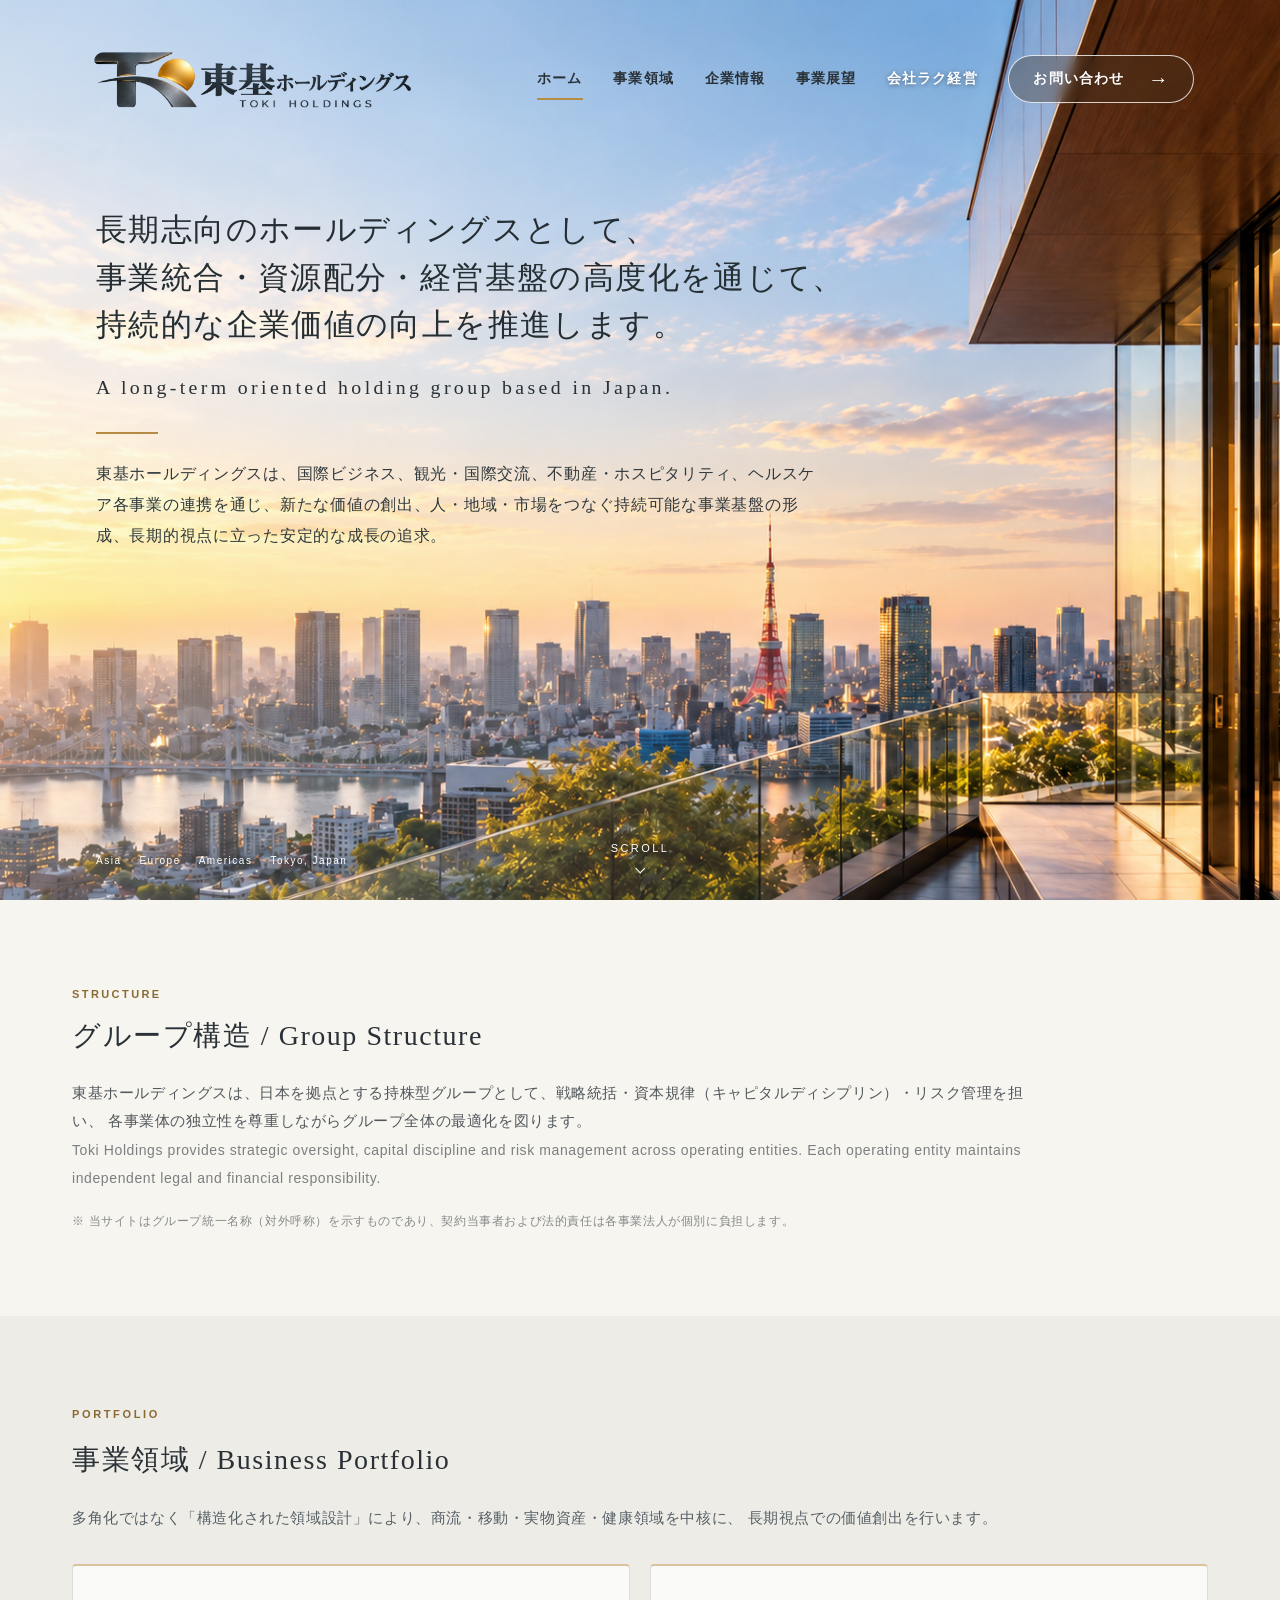
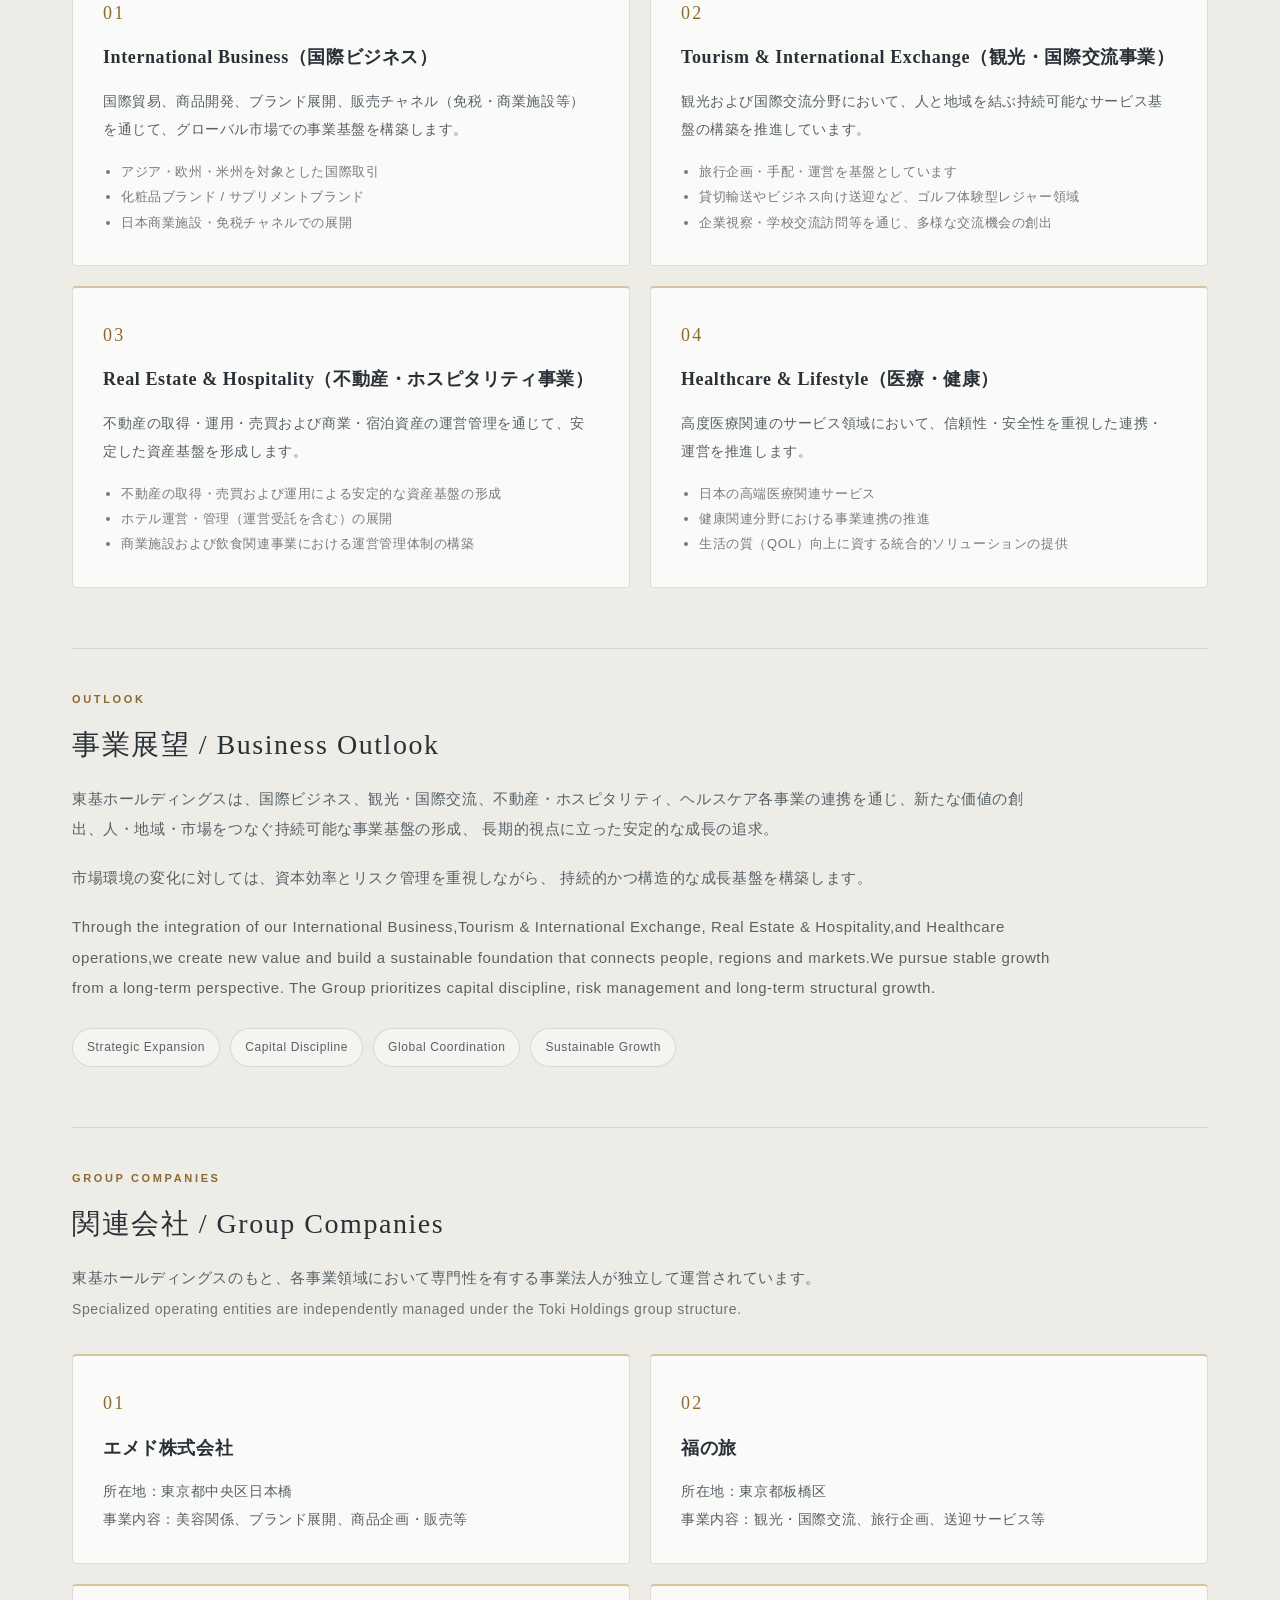
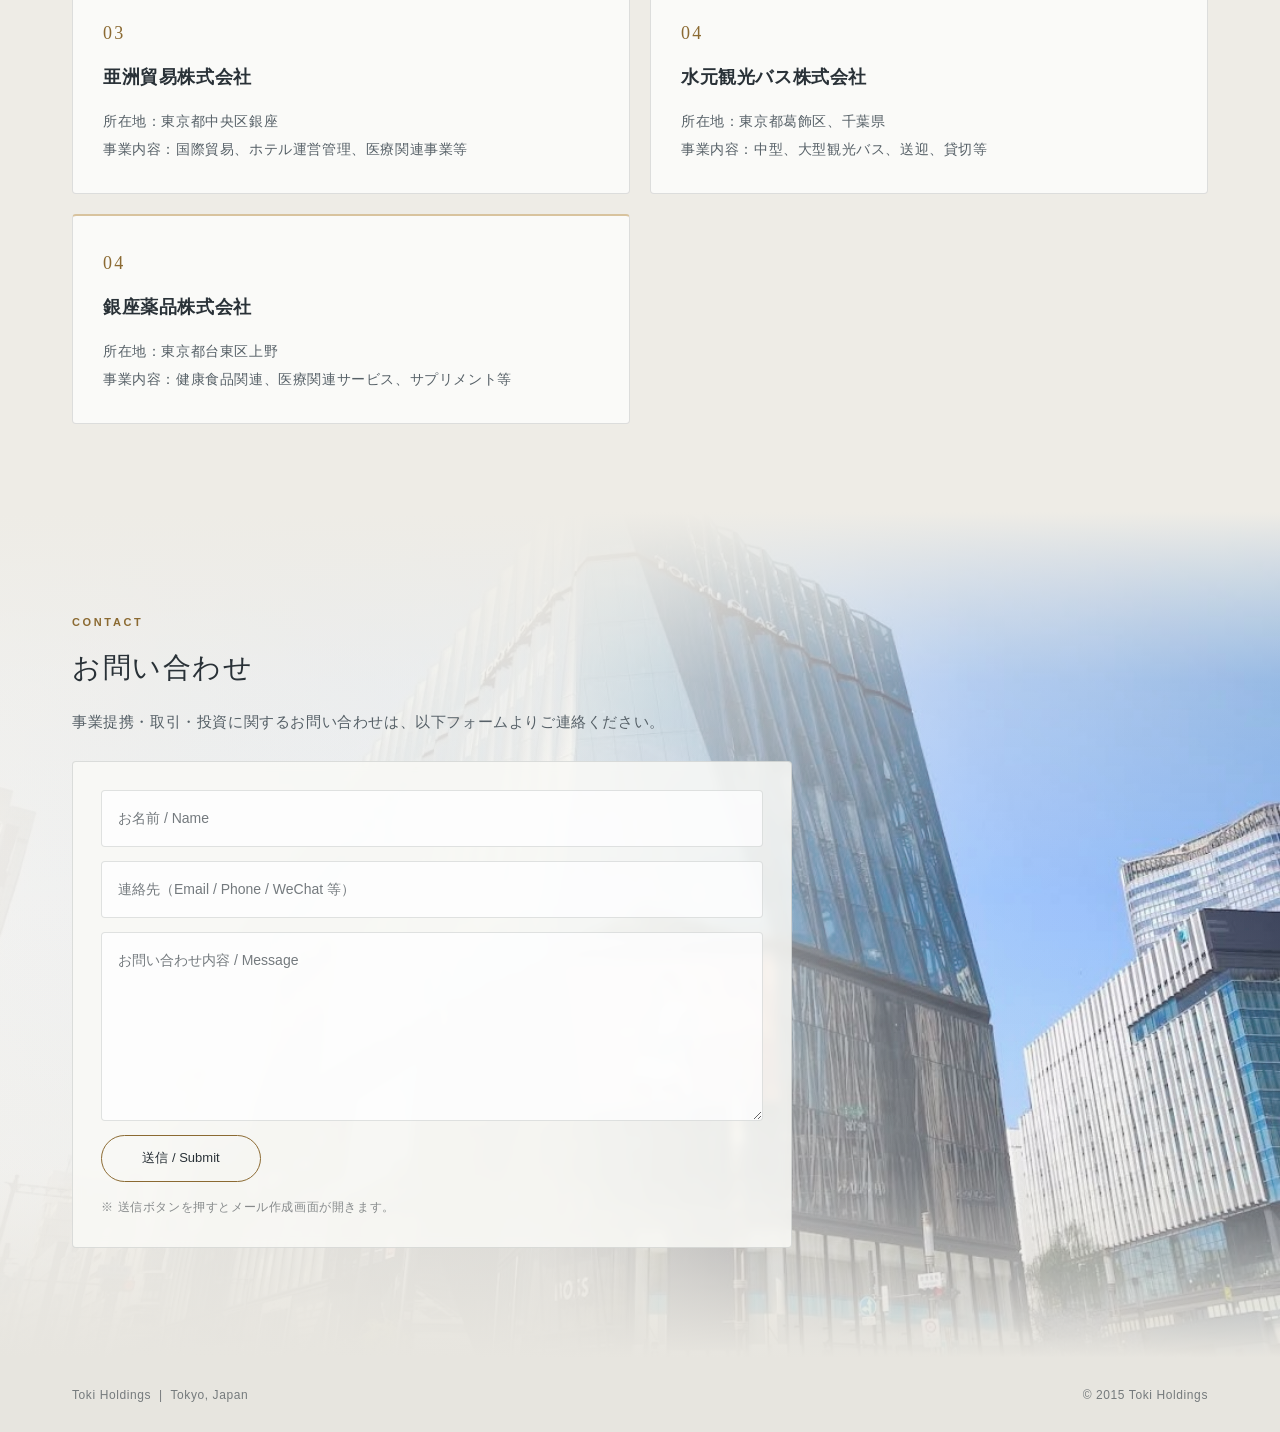
==== commit 4d8ad9e0: "Reuse original building image for contact with seamless gradients" ====
--- a/index.html
+++ b/index.html
@@ -35,11 +35,16 @@
 section{padding:88px 0;}section.divider{border-bottom:1px solid var(--line);}section[id],div[id]{scroll-margin-top:28px;}
 .section-kicker{font-size:11px;font-weight:600;letter-spacing:.24em;color:var(--accent2)!important;}h2{font-family:var(--serif);font-size:28px;line-height:1.5;font-weight:500;letter-spacing:.055em;margin:14px 0 22px;color:var(--text)!important;}.p{margin:0;max-width:980px;color:var(--muted);font-size:15px;line-height:2.05;}
 #structure{background:#f7f5f0!important;padding:84px 0!important;border:0;}.grid{margin-top:30px;display:grid;grid-template-columns:repeat(2,minmax(0,1fr));gap:20px;}.card{padding:30px;background:rgba(255,255,255,.72);border:1px solid var(--line);border-top:2px solid rgba(182,140,68,.5);border-radius:var(--radius);transition:border-color .2s;}.card:hover{border-color:rgba(182,140,68,.65);}.card .num{font-family:Georgia,serif;font-size:18px;color:var(--accent2);letter-spacing:.12em;}.card .title{margin-top:12px;font-family:var(--serif);font-weight:600;font-size:18px;line-height:1.7;}.card .desc{margin-top:14px;font-size:14px;color:var(--muted);line-height:2;}.sublist{padding-left:18px;margin:16px 0 0;font-size:13px;line-height:1.95;color:var(--subtle);}
-#portfolio{background:#eeece6;}#companies,#contact{max-width:1136px;margin-left:auto;margin-right:auto;}.chips{margin-top:22px;display:flex;flex-wrap:wrap;gap:10px;}.chip,.pill{border:1px solid var(--line);border-radius:999px;font-size:12px;padding:7px 14px;color:var(--muted);background:rgba(255,255,255,.45);}.contact-card{padding:28px;background:#faf9f6;border:1px solid var(--line);border-radius:var(--radius);}.contact-box{display:grid;grid-template-columns:1.2fr .8fr;gap:20px;}.label{font-size:12px;color:var(--subtle);}.value{margin-top:10px;color:var(--muted);}input,textarea{border-color:var(--line)!important;background:rgba(255,255,255,.75)!important;color:var(--text)!important;border-radius:4px!important;}input::placeholder,textarea::placeholder{color:#747a7e;}.btn{display:inline-block;border:1px solid var(--accent2);border-radius:999px;padding:10px 22px;background:transparent;color:var(--text);font-size:13px;}.btn:hover{background:rgba(182,140,68,.12);cursor:pointer;}
+#portfolio{background:#eeece6;}#companies{max-width:1136px;margin-left:auto;margin-right:auto;}.chips{margin-top:22px;display:flex;flex-wrap:wrap;gap:10px;}.chip,.pill{border:1px solid var(--line);border-radius:999px;font-size:12px;padding:7px 14px;color:var(--muted);background:rgba(255,255,255,.45);}.contact-card{padding:28px;background:#faf9f6;border:1px solid var(--line);border-radius:var(--radius);}.contact-box{display:grid;grid-template-columns:1.2fr .8fr;gap:20px;}.label{font-size:12px;color:var(--subtle);}.value{margin-top:10px;color:var(--muted);}input,textarea{border-color:var(--line)!important;background:rgba(255,255,255,.75)!important;color:var(--text)!important;border-radius:4px!important;}input::placeholder,textarea::placeholder{color:#747a7e;}.btn{display:inline-block;border:1px solid var(--accent2);border-radius:999px;padding:10px 22px;background:transparent;color:var(--text);font-size:13px;}.btn:hover{background:rgba(182,140,68,.12);cursor:pointer;}
+#contact{position:relative;isolation:isolate;margin:0;max-width:none;padding:100px 0 110px;background:#eeece6 url('toki.jpg') center 55%/cover no-repeat;}
+#contact:before{content:"";position:absolute;inset:0;z-index:-1;background:linear-gradient(180deg,#eeece6 0%,rgba(238,236,230,.3) 20%,rgba(238,236,230,0) 45%,rgba(231,229,223,.2) 78%,#e7e5df 100%),linear-gradient(90deg,rgba(247,245,240,.94) 0%,rgba(247,245,240,.85) 42%,rgba(247,245,240,.25) 76%,rgba(247,245,240,.12) 100%);pointer-events:none;}
+#contact .contact-card{background:rgba(250,249,246,.85);backdrop-filter:blur(4px);}
+#contact + script + footer{border-top:0;}
+@media(max-width:680px){#contact{padding:76px 0 88px;background-position:62% center;}#contact:before{background:linear-gradient(180deg,#eeece6 0%,rgba(238,236,230,0) 24%,rgba(231,229,223,0) 76%,#e7e5df 100%),linear-gradient(90deg,rgba(247,245,240,.87),rgba(247,245,240,.64));}}
 footer{padding:26px 0;background:#e7e5df;border-top:1px solid var(--line);color:var(--subtle);font-size:12px;}.footer-row{display:flex;align-items:center;justify-content:space-between;gap:14px;}
-@media(max-width:1200px){.topbar .wrap{padding:22px 32px;gap:24px;}.brand{width:300px;}nav{gap:18px;font-size:13px;}nav .nav-contact{padding:9px 16px;gap:16px;}.hero-content{padding-left:7vw;padding-right:7vw;}.hero-title{font-size:clamp(28px,2.7vw,34px);}.hero-summary{max-width:650px;font-size:14px;}#companies,#contact{margin-left:32px;margin-right:32px;}}
+@media(max-width:1200px){.topbar .wrap{padding:22px 32px;gap:24px;}.brand{width:300px;}nav{gap:18px;font-size:13px;}nav .nav-contact{padding:9px 16px;gap:16px;}.hero-content{padding-left:7vw;padding-right:7vw;}.hero-title{font-size:clamp(28px,2.7vw,34px);}.hero-summary{max-width:650px;font-size:14px;}#companies{margin-left:32px;margin-right:32px;}}
 @media(max-width:1020px){.menu-toggle{display:flex;flex:0 0 42px;width:42px;height:42px;padding:11px 9px;flex-direction:column;justify-content:space-between;border:1px solid rgba(41,49,55,.5);border-radius:4px;background:rgba(255,255,255,.35);cursor:pointer;}.menu-toggle span{display:block;width:100%;height:1px;background:#293137;}nav{display:none;position:absolute;top:100%;left:32px;right:32px;padding:18px;background:rgba(250,248,243,.98);border:1px solid var(--line);box-shadow:0 18px 40px rgba(41,49,55,.13);font-size:15px;}nav.is-open{display:flex;flex-direction:column;align-items:stretch;gap:2px;}nav a{padding:10px 14px;}nav .nav-app{color:var(--text);text-shadow:none;}nav a.active:after{display:none;}nav .nav-contact{margin-top:8px;border-color:var(--accent2);color:var(--text);background:transparent;justify-content:space-between;}nav .nav-contact:hover{background:rgba(182,140,68,.1);color:var(--text);}.hero-title{max-width:770px;font-size:30px;}.hero-content{padding-top:180px;}.hero-summary{max-width:620px;}.hero:before{background:linear-gradient(90deg,rgba(248,247,239,.62),rgba(248,247,239,.35) 65%,rgba(248,247,239,.08));}}
-@media(max-width:680px){:root{--pad:24px;}.topbar .wrap{min-height:96px;padding:16px 24px;gap:14px;}.brand{width:275px;}.hero{min-height:900px;background-position:58% bottom;}.hero:before{background:linear-gradient(180deg,rgba(248,247,239,.86),rgba(248,247,239,.80) 43%,rgba(248,247,239,.42) 68%,rgba(248,247,239,0) 86%);}.hero-content{padding:144px 24px 190px;}.hero-title{font-size:25px;line-height:1.75;letter-spacing:.045em;text-wrap:pretty;}.hero-title span{display:inline;}.hero-en{font-size:17px;letter-spacing:.10em;margin-top:20px;}.hero-rule{margin:24px 0 20px;width:48px;}.hero-summary{font-size:13px;line-height:1.95;letter-spacing:.03em;}.hero-regions{left:24px;bottom:28px;max-width:220px;gap:6px 14px;font-size:9px;}.scroll-cue{left:auto;right:24px;transform:none;bottom:31px;font-size:10px;}nav{left:24px;right:24px;}.grid,.contact-box{grid-template-columns:1fr;}section{padding:60px 0;}#structure{padding:58px 0!important;}h2{font-size:23px;}.p{font-size:14px;}.card{padding:24px;}.card .title{font-size:16px;}#companies,#contact{margin-left:24px;margin-right:24px;}.contact-card{padding:20px;}.footer-row{flex-direction:column;align-items:flex-start;gap:4px;}}
+@media(max-width:680px){:root{--pad:24px;}.topbar .wrap{min-height:96px;padding:16px 24px;gap:14px;}.brand{width:275px;}.hero{min-height:900px;background-position:58% bottom;}.hero:before{background:linear-gradient(180deg,rgba(248,247,239,.86),rgba(248,247,239,.80) 43%,rgba(248,247,239,.42) 68%,rgba(248,247,239,0) 86%);}.hero-content{padding:144px 24px 190px;}.hero-title{font-size:25px;line-height:1.75;letter-spacing:.045em;text-wrap:pretty;}.hero-title span{display:inline;}.hero-en{font-size:17px;letter-spacing:.10em;margin-top:20px;}.hero-rule{margin:24px 0 20px;width:48px;}.hero-summary{font-size:13px;line-height:1.95;letter-spacing:.03em;}.hero-regions{left:24px;bottom:28px;max-width:220px;gap:6px 14px;font-size:9px;}.scroll-cue{left:auto;right:24px;transform:none;bottom:31px;font-size:10px;}nav{left:24px;right:24px;}.grid,.contact-box{grid-template-columns:1fr;}section{padding:60px 0;}#structure{padding:58px 0!important;}h2{font-size:23px;}.p{font-size:14px;}.card{padding:24px;}.card .title{font-size:16px;}#companies{margin-left:24px;margin-right:24px;}.contact-card{padding:20px;}.footer-row{flex-direction:column;align-items:flex-start;gap:4px;}}
 @media(max-width:360px){.brand{width:230px;}.topbar .wrap{padding:16px 20px;}.hero-content{padding:138px 20px 200px;}.hero-title{font-size:23px;}.hero{min-height:950px;}.hero-en{font-size:16px;}.hero-summary{font-size:12px;}nav{left:20px;right:20px;}}
 @media(prefers-reduced-motion:reduce){html{scroll-behavior:auto;}.card{transition:none;}}
 </style>
@@ -282,7 +287,10 @@
 
 </div>
 <!-- End Group Companies -->
-      <div id="contact" style="margin-top:60px; padding-top:40px; border-top:1px solid rgba(41,49,55,.12);">
+  </section>
+
+  <section id="contact">
+    <div class="wrap">
 
   <div class="section-kicker">CONTACT</div>
   <h2 style="margin:14px 0 18px;">お問い合わせ</h2>
@@ -315,6 +323,7 @@
     </form>
   </div>
 </div>
+  </section>
 
 <script>
 const menuButton = document.querySelector('.menu-toggle');
@@ -352,12 +361,6 @@
   return false;
 }
 </script>
-        </div>
-
-      </div>
-
-    </div>
-  </section>
 
   <footer>
     <div class="wrap footer-row">
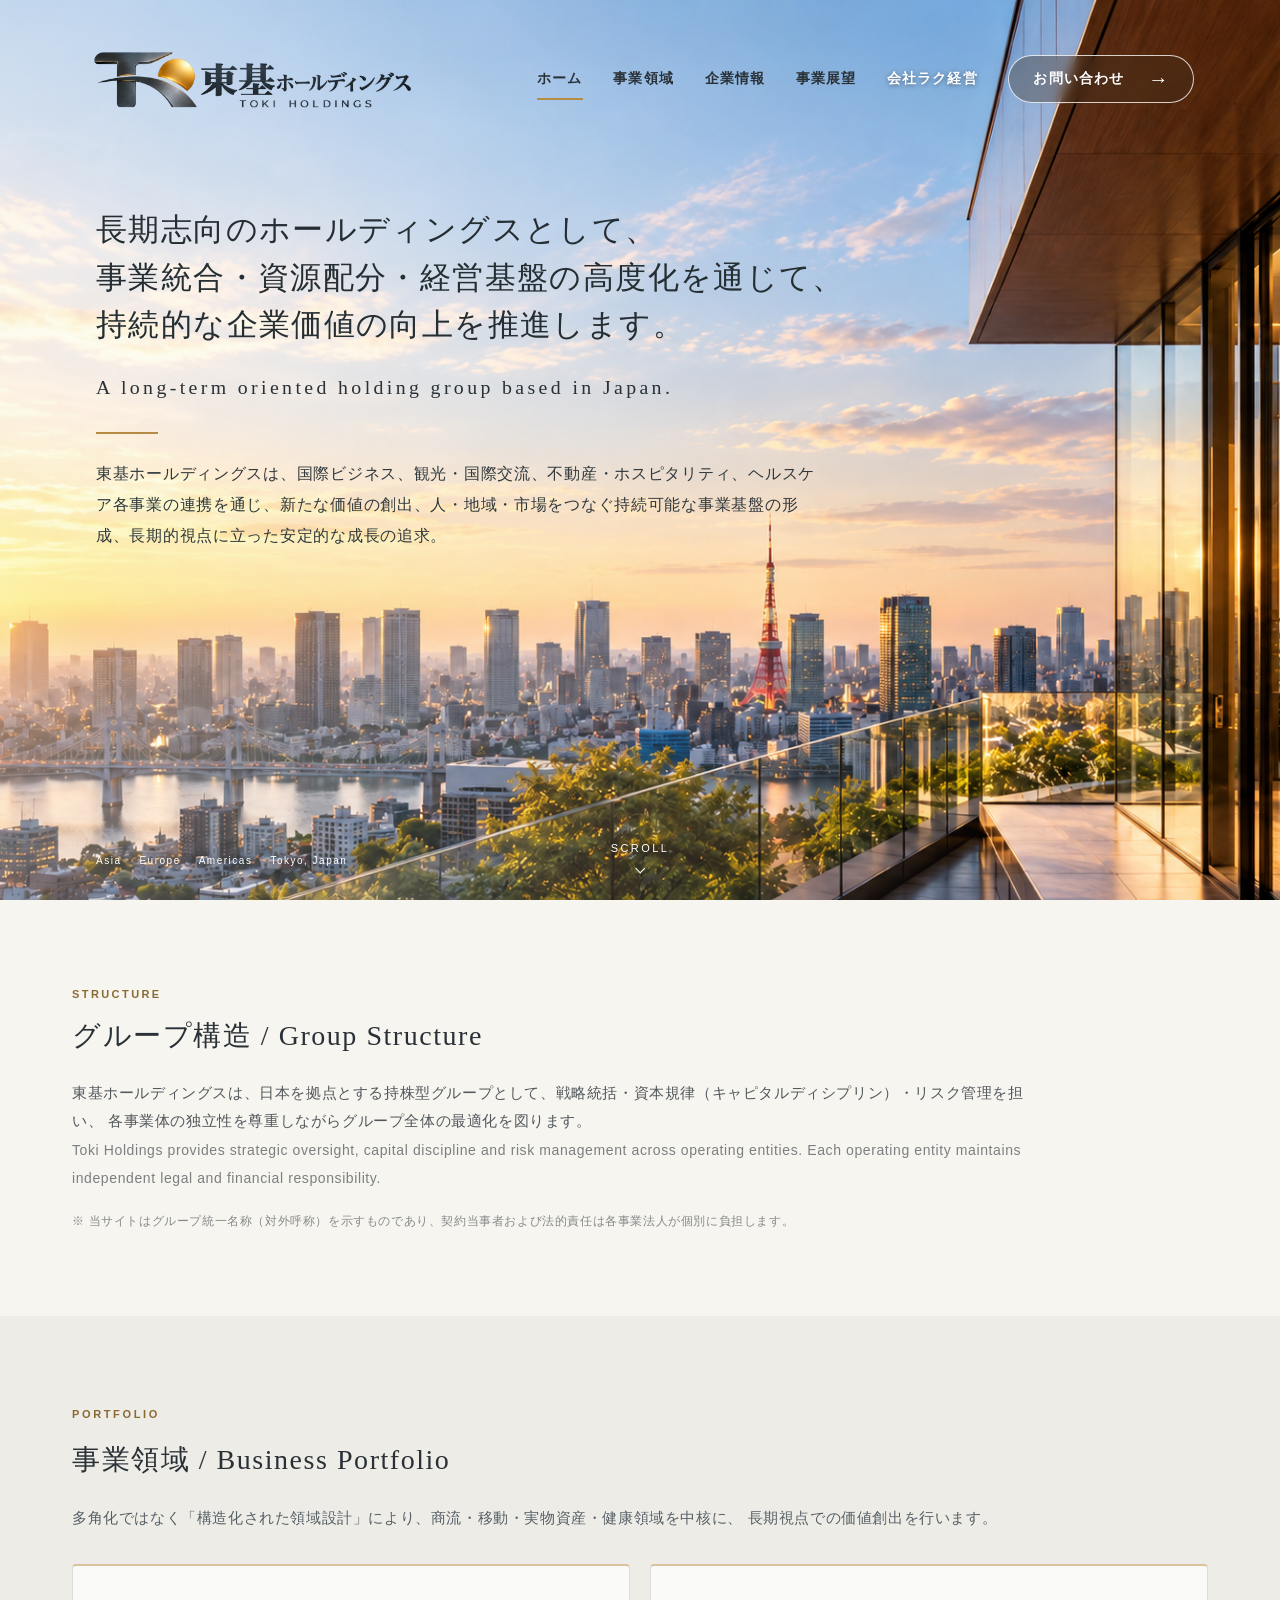
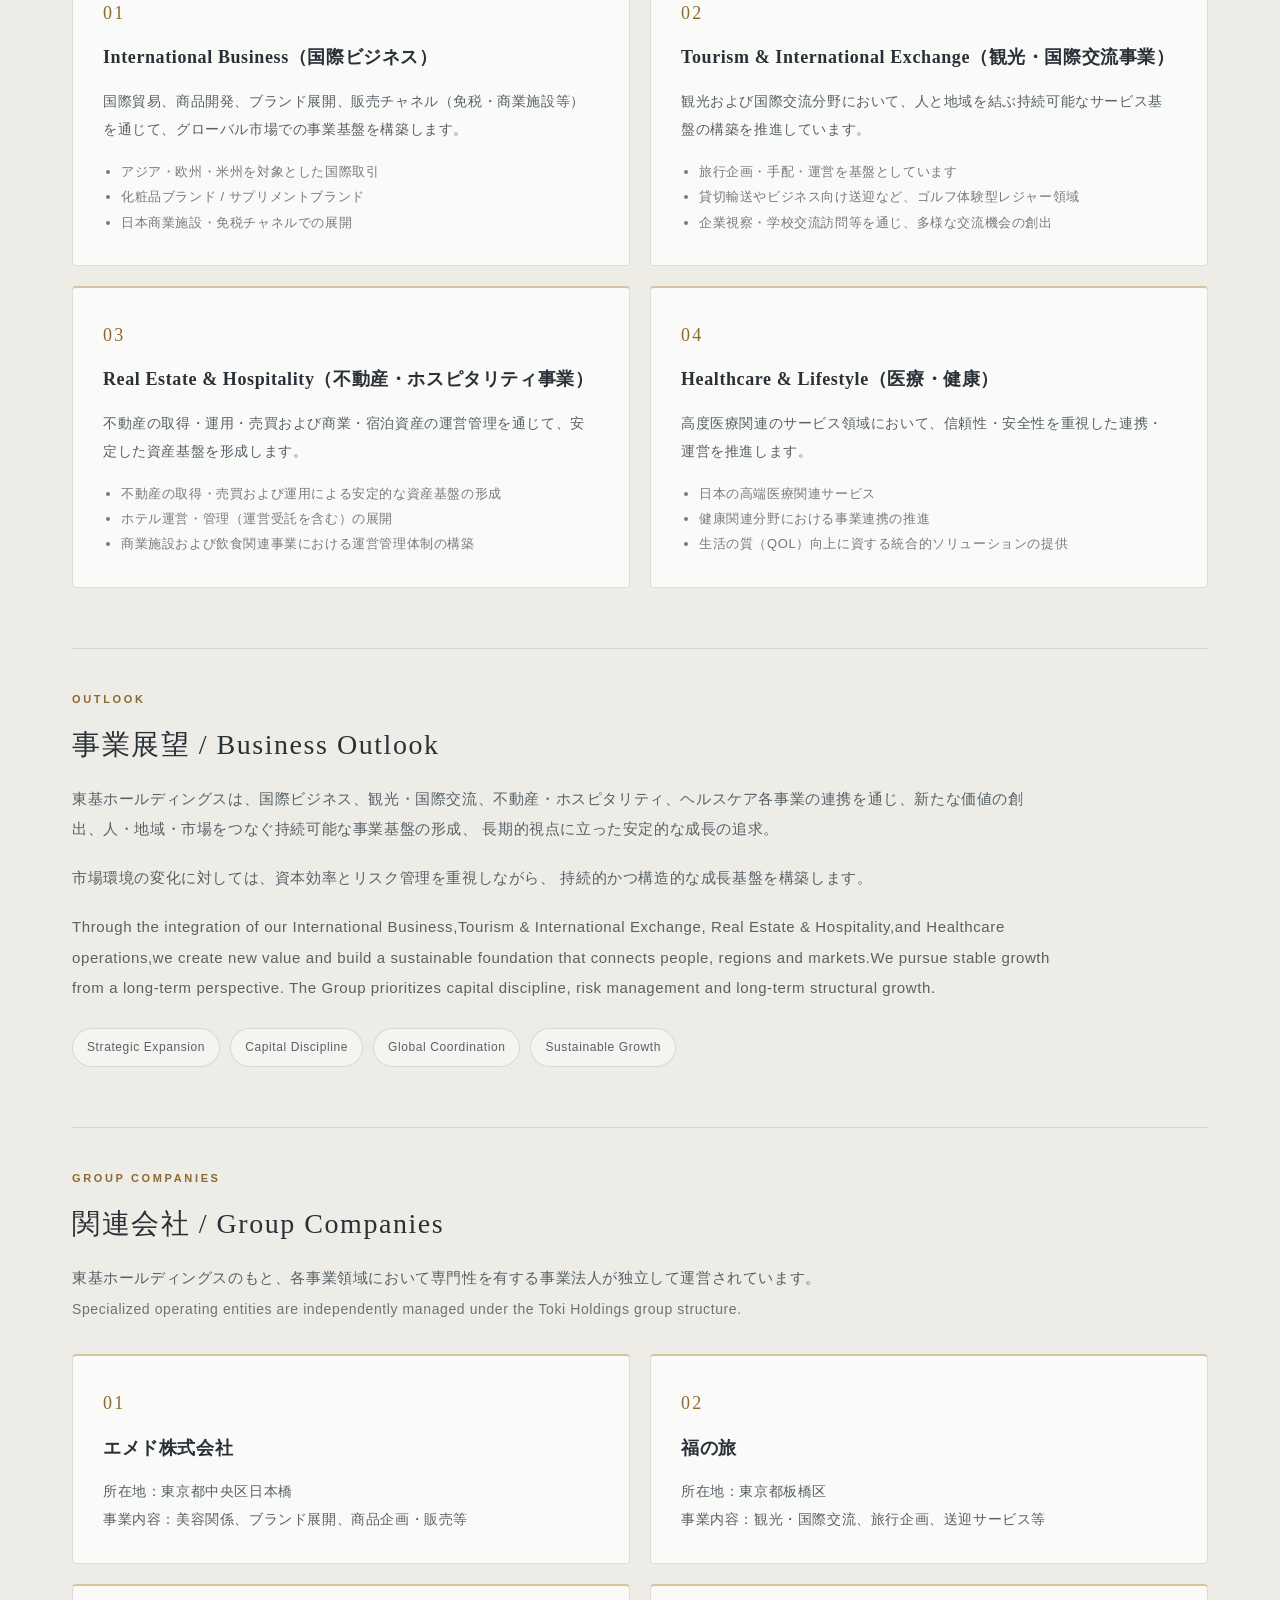
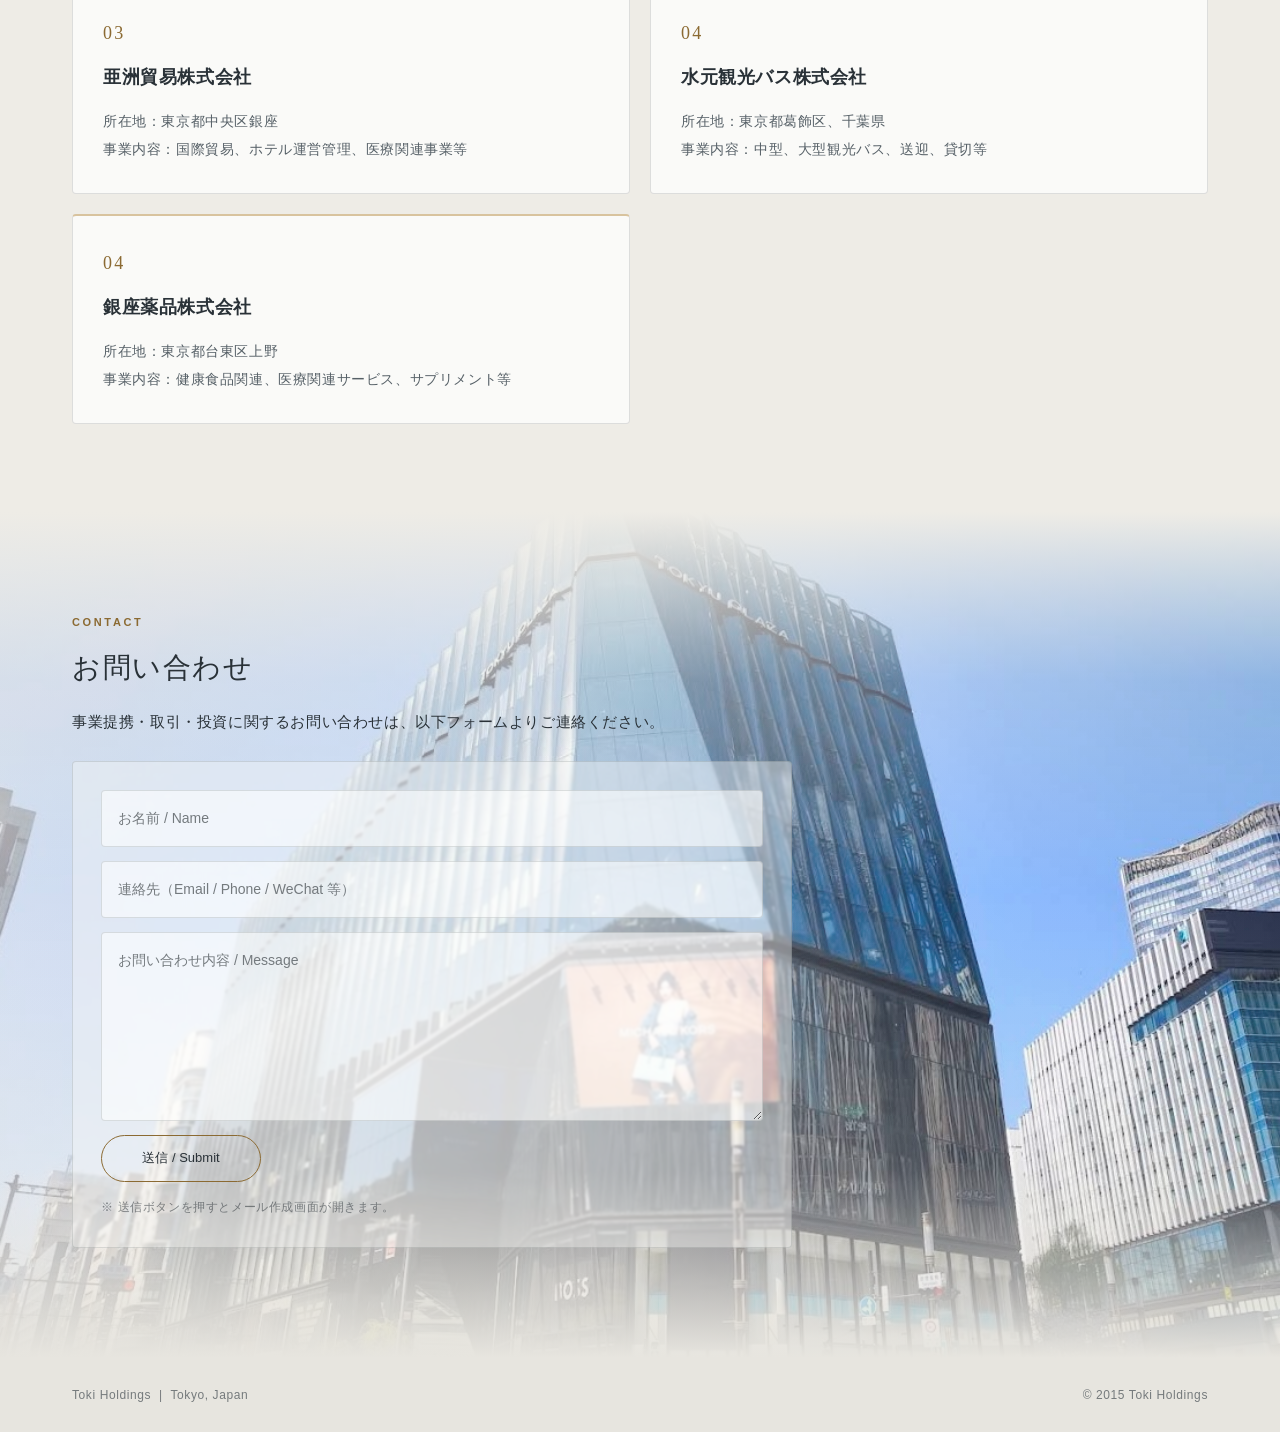
==== commit 5901caa2: "Make contact panel translucent to reveal building background" ====
--- a/index.html
+++ b/index.html
@@ -37,10 +37,12 @@
 #structure{background:#f7f5f0!important;padding:84px 0!important;border:0;}.grid{margin-top:30px;display:grid;grid-template-columns:repeat(2,minmax(0,1fr));gap:20px;}.card{padding:30px;background:rgba(255,255,255,.72);border:1px solid var(--line);border-top:2px solid rgba(182,140,68,.5);border-radius:var(--radius);transition:border-color .2s;}.card:hover{border-color:rgba(182,140,68,.65);}.card .num{font-family:Georgia,serif;font-size:18px;color:var(--accent2);letter-spacing:.12em;}.card .title{margin-top:12px;font-family:var(--serif);font-weight:600;font-size:18px;line-height:1.7;}.card .desc{margin-top:14px;font-size:14px;color:var(--muted);line-height:2;}.sublist{padding-left:18px;margin:16px 0 0;font-size:13px;line-height:1.95;color:var(--subtle);}
 #portfolio{background:#eeece6;}#companies{max-width:1136px;margin-left:auto;margin-right:auto;}.chips{margin-top:22px;display:flex;flex-wrap:wrap;gap:10px;}.chip,.pill{border:1px solid var(--line);border-radius:999px;font-size:12px;padding:7px 14px;color:var(--muted);background:rgba(255,255,255,.45);}.contact-card{padding:28px;background:#faf9f6;border:1px solid var(--line);border-radius:var(--radius);}.contact-box{display:grid;grid-template-columns:1.2fr .8fr;gap:20px;}.label{font-size:12px;color:var(--subtle);}.value{margin-top:10px;color:var(--muted);}input,textarea{border-color:var(--line)!important;background:rgba(255,255,255,.75)!important;color:var(--text)!important;border-radius:4px!important;}input::placeholder,textarea::placeholder{color:#747a7e;}.btn{display:inline-block;border:1px solid var(--accent2);border-radius:999px;padding:10px 22px;background:transparent;color:var(--text);font-size:13px;}.btn:hover{background:rgba(182,140,68,.12);cursor:pointer;}
 #contact{position:relative;isolation:isolate;margin:0;max-width:none;padding:100px 0 110px;background:#eeece6 url('toki.jpg') center 55%/cover no-repeat;}
-#contact:before{content:"";position:absolute;inset:0;z-index:-1;background:linear-gradient(180deg,#eeece6 0%,rgba(238,236,230,.3) 20%,rgba(238,236,230,0) 45%,rgba(231,229,223,.2) 78%,#e7e5df 100%),linear-gradient(90deg,rgba(247,245,240,.94) 0%,rgba(247,245,240,.85) 42%,rgba(247,245,240,.25) 76%,rgba(247,245,240,.12) 100%);pointer-events:none;}
-#contact .contact-card{background:rgba(250,249,246,.85);backdrop-filter:blur(4px);}
+#contact:before{content:"";position:absolute;inset:0;z-index:-1;background:linear-gradient(180deg,#eeece6 0%,rgba(238,236,230,.3) 20%,rgba(238,236,230,0) 45%,rgba(231,229,223,.2) 78%,#e7e5df 100%),linear-gradient(90deg,rgba(247,245,240,.62) 0%,rgba(247,245,240,.42) 42%,rgba(247,245,240,.08) 76%,rgba(247,245,240,.04) 100%);pointer-events:none;}
+#contact .contact-card{background:rgba(250,249,246,.38);backdrop-filter:blur(1px);}
+#contact input,#contact textarea{background:rgba(255,255,255,.55)!important;}
+#contact .p{color:#293137;}
 #contact + script + footer{border-top:0;}
-@media(max-width:680px){#contact{padding:76px 0 88px;background-position:62% center;}#contact:before{background:linear-gradient(180deg,#eeece6 0%,rgba(238,236,230,0) 24%,rgba(231,229,223,0) 76%,#e7e5df 100%),linear-gradient(90deg,rgba(247,245,240,.87),rgba(247,245,240,.64));}}
+@media(max-width:680px){#contact{padding:76px 0 88px;background-position:62% center;}#contact:before{background:linear-gradient(180deg,#eeece6 0%,rgba(238,236,230,0) 24%,rgba(231,229,223,0) 76%,#e7e5df 100%),linear-gradient(90deg,rgba(247,245,240,.48),rgba(247,245,240,.28));}}
 footer{padding:26px 0;background:#e7e5df;border-top:1px solid var(--line);color:var(--subtle);font-size:12px;}.footer-row{display:flex;align-items:center;justify-content:space-between;gap:14px;}
 @media(max-width:1200px){.topbar .wrap{padding:22px 32px;gap:24px;}.brand{width:300px;}nav{gap:18px;font-size:13px;}nav .nav-contact{padding:9px 16px;gap:16px;}.hero-content{padding-left:7vw;padding-right:7vw;}.hero-title{font-size:clamp(28px,2.7vw,34px);}.hero-summary{max-width:650px;font-size:14px;}#companies{margin-left:32px;margin-right:32px;}}
 @media(max-width:1020px){.menu-toggle{display:flex;flex:0 0 42px;width:42px;height:42px;padding:11px 9px;flex-direction:column;justify-content:space-between;border:1px solid rgba(41,49,55,.5);border-radius:4px;background:rgba(255,255,255,.35);cursor:pointer;}.menu-toggle span{display:block;width:100%;height:1px;background:#293137;}nav{display:none;position:absolute;top:100%;left:32px;right:32px;padding:18px;background:rgba(250,248,243,.98);border:1px solid var(--line);box-shadow:0 18px 40px rgba(41,49,55,.13);font-size:15px;}nav.is-open{display:flex;flex-direction:column;align-items:stretch;gap:2px;}nav a{padding:10px 14px;}nav .nav-app{color:var(--text);text-shadow:none;}nav a.active:after{display:none;}nav .nav-contact{margin-top:8px;border-color:var(--accent2);color:var(--text);background:transparent;justify-content:space-between;}nav .nav-contact:hover{background:rgba(182,140,68,.1);color:var(--text);}.hero-title{max-width:770px;font-size:30px;}.hero-content{padding-top:180px;}.hero-summary{max-width:620px;}.hero:before{background:linear-gradient(90deg,rgba(248,247,239,.62),rgba(248,247,239,.35) 65%,rgba(248,247,239,.08));}}
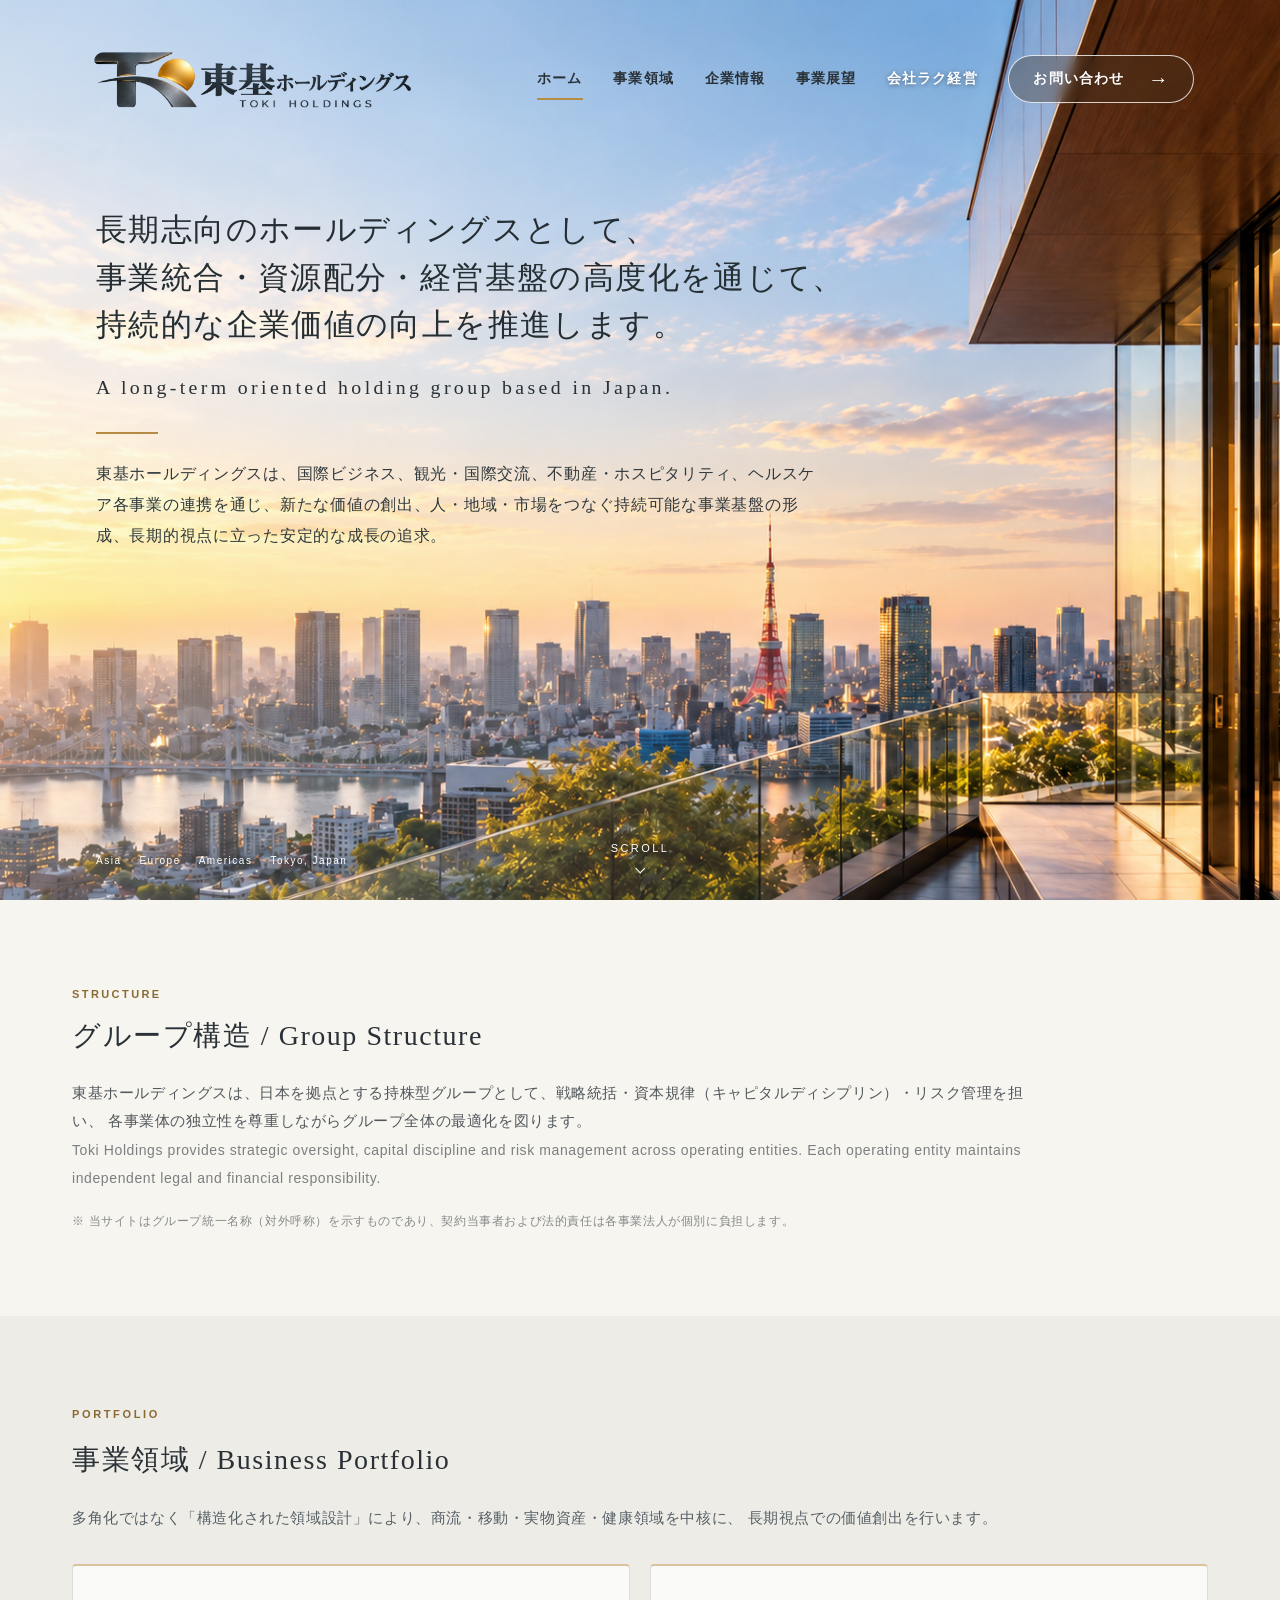
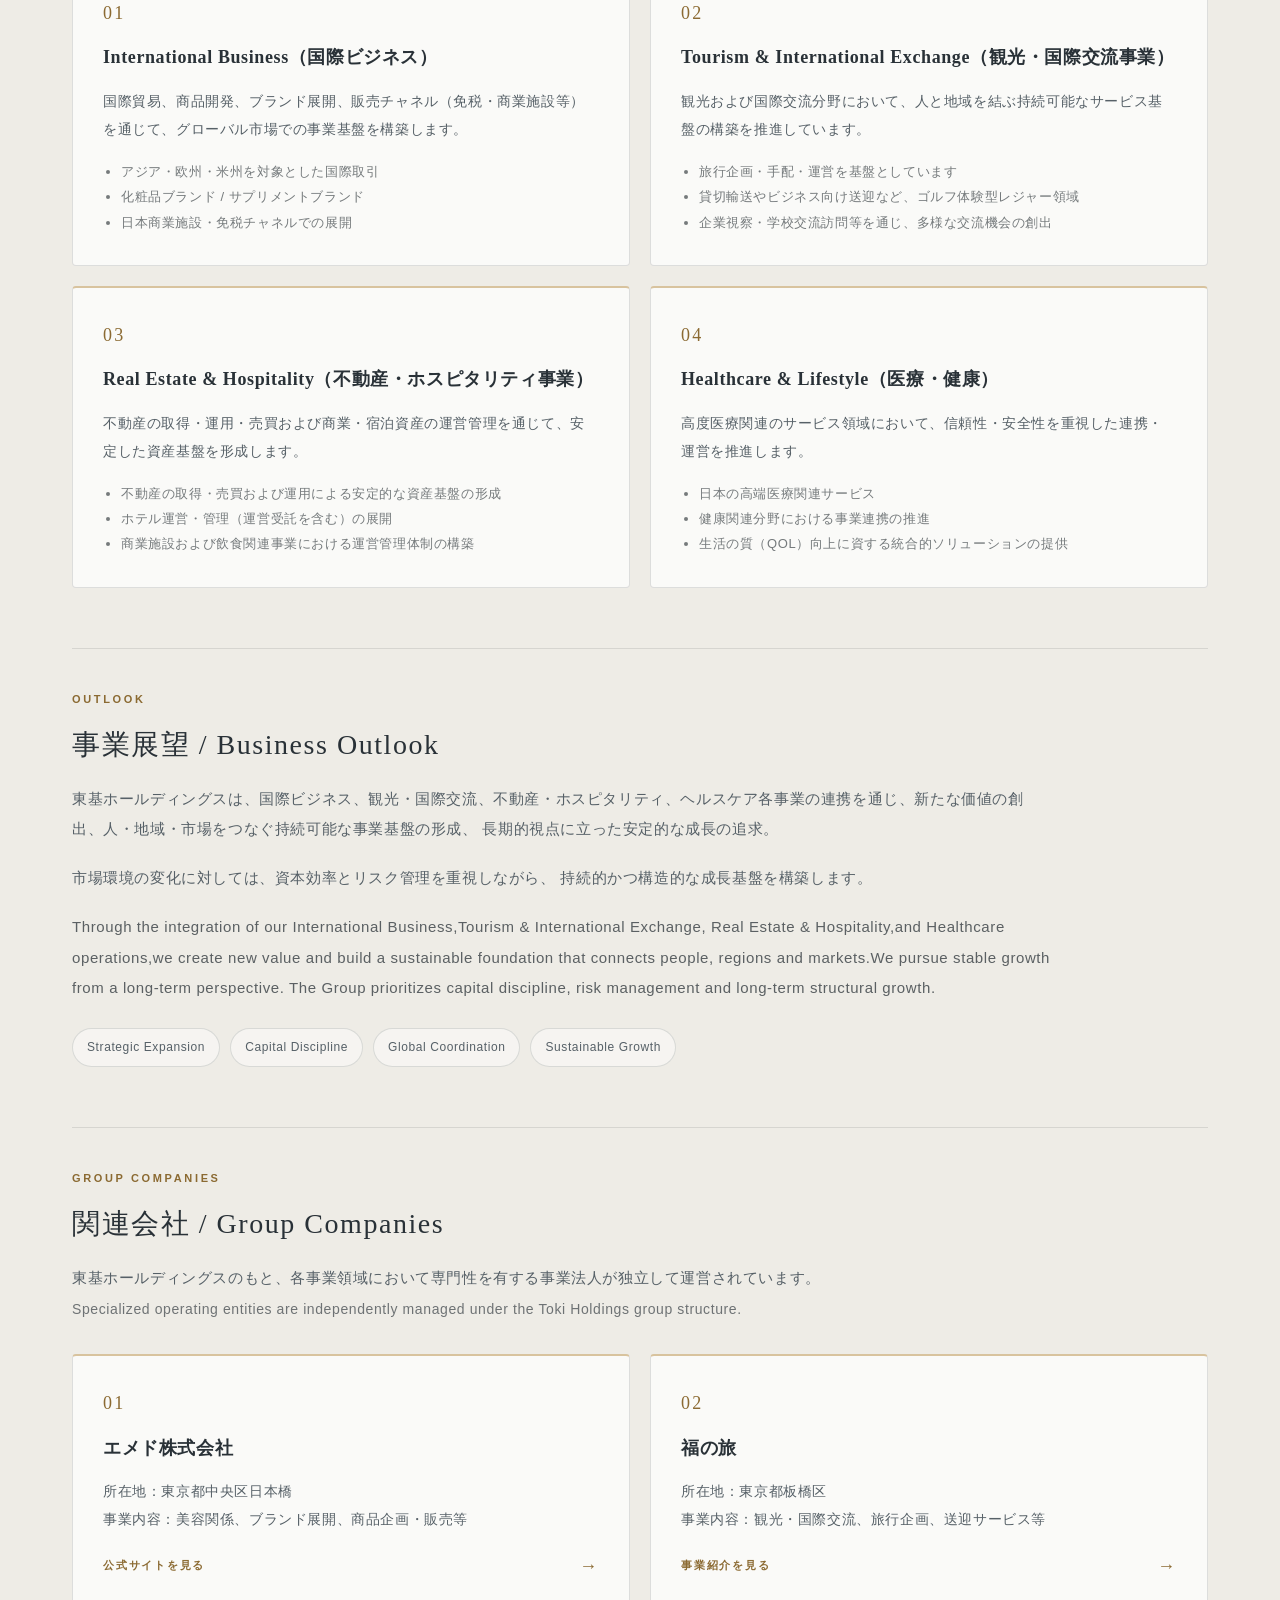
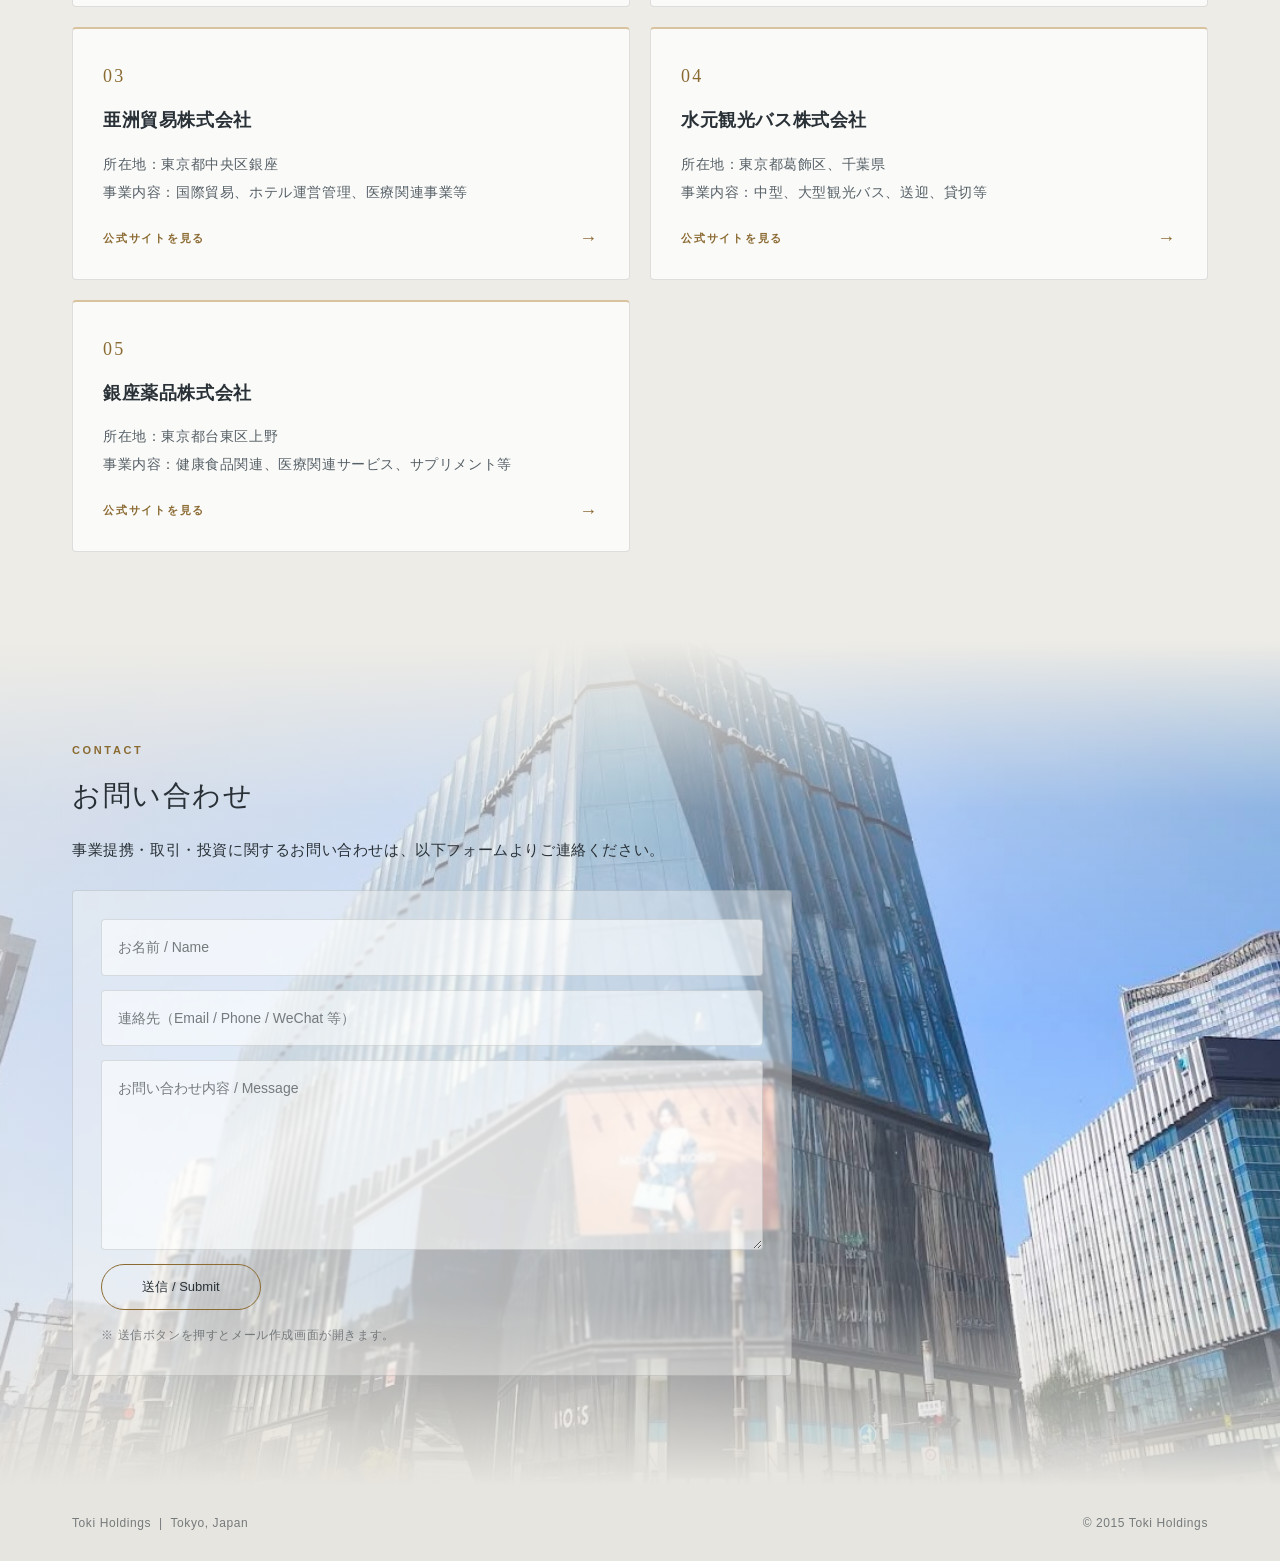
==== commit a3335a70: "Link group companies to their official websites" ====
--- a/index.html
+++ b/index.html
@@ -35,7 +35,7 @@
 section{padding:88px 0;}section.divider{border-bottom:1px solid var(--line);}section[id],div[id]{scroll-margin-top:28px;}
 .section-kicker{font-size:11px;font-weight:600;letter-spacing:.24em;color:var(--accent2)!important;}h2{font-family:var(--serif);font-size:28px;line-height:1.5;font-weight:500;letter-spacing:.055em;margin:14px 0 22px;color:var(--text)!important;}.p{margin:0;max-width:980px;color:var(--muted);font-size:15px;line-height:2.05;}
 #structure{background:#f7f5f0!important;padding:84px 0!important;border:0;}.grid{margin-top:30px;display:grid;grid-template-columns:repeat(2,minmax(0,1fr));gap:20px;}.card{padding:30px;background:rgba(255,255,255,.72);border:1px solid var(--line);border-top:2px solid rgba(182,140,68,.5);border-radius:var(--radius);transition:border-color .2s;}.card:hover{border-color:rgba(182,140,68,.65);}.card .num{font-family:Georgia,serif;font-size:18px;color:var(--accent2);letter-spacing:.12em;}.card .title{margin-top:12px;font-family:var(--serif);font-weight:600;font-size:18px;line-height:1.7;}.card .desc{margin-top:14px;font-size:14px;color:var(--muted);line-height:2;}.sublist{padding-left:18px;margin:16px 0 0;font-size:13px;line-height:1.95;color:var(--subtle);}
-#portfolio{background:#eeece6;}#companies{max-width:1136px;margin-left:auto;margin-right:auto;}.chips{margin-top:22px;display:flex;flex-wrap:wrap;gap:10px;}.chip,.pill{border:1px solid var(--line);border-radius:999px;font-size:12px;padding:7px 14px;color:var(--muted);background:rgba(255,255,255,.45);}.contact-card{padding:28px;background:#faf9f6;border:1px solid var(--line);border-radius:var(--radius);}.contact-box{display:grid;grid-template-columns:1.2fr .8fr;gap:20px;}.label{font-size:12px;color:var(--subtle);}.value{margin-top:10px;color:var(--muted);}input,textarea{border-color:var(--line)!important;background:rgba(255,255,255,.75)!important;color:var(--text)!important;border-radius:4px!important;}input::placeholder,textarea::placeholder{color:#747a7e;}.btn{display:inline-block;border:1px solid var(--accent2);border-radius:999px;padding:10px 22px;background:transparent;color:var(--text);font-size:13px;}.btn:hover{background:rgba(182,140,68,.12);cursor:pointer;}
+#portfolio{background:#eeece6;}#companies{max-width:1136px;margin-left:auto;margin-right:auto;}.company-card{display:flex;min-height:220px;flex-direction:column;color:inherit;cursor:pointer;transition:transform .25s ease,border-color .25s ease,box-shadow .25s ease,background-color .25s ease;}.company-card:hover{transform:translateY(-3px);border-color:rgba(182,140,68,.78);background:rgba(255,255,255,.9);box-shadow:0 14px 34px rgba(41,49,55,.09);color:inherit;}.company-card:focus-visible{outline:2px solid var(--accent);outline-offset:5px;}.company-link{display:flex;align-items:center;justify-content:space-between;gap:16px;margin-top:auto;padding-top:22px;font-size:11px;font-weight:600;letter-spacing:.16em;color:var(--accent2);}.company-link span{font-size:18px;line-height:1;transition:transform .25s ease;}.company-card:hover .company-link span{transform:translateX(4px);}.chips{margin-top:22px;display:flex;flex-wrap:wrap;gap:10px;}.chip,.pill{border:1px solid var(--line);border-radius:999px;font-size:12px;padding:7px 14px;color:var(--muted);background:rgba(255,255,255,.45);}.contact-card{padding:28px;background:#faf9f6;border:1px solid var(--line);border-radius:var(--radius);}.contact-box{display:grid;grid-template-columns:1.2fr .8fr;gap:20px;}.label{font-size:12px;color:var(--subtle);}.value{margin-top:10px;color:var(--muted);}input,textarea{border-color:var(--line)!important;background:rgba(255,255,255,.75)!important;color:var(--text)!important;border-radius:4px!important;}input::placeholder,textarea::placeholder{color:#747a7e;}.btn{display:inline-block;border:1px solid var(--accent2);border-radius:999px;padding:10px 22px;background:transparent;color:var(--text);font-size:13px;}.btn:hover{background:rgba(182,140,68,.12);cursor:pointer;}
 #contact{position:relative;isolation:isolate;margin:0;max-width:none;padding:100px 0 110px;background:#eeece6 url('toki.jpg') center 55%/cover no-repeat;}
 #contact:before{content:"";position:absolute;inset:0;z-index:-1;background:linear-gradient(180deg,#eeece6 0%,rgba(238,236,230,.3) 20%,rgba(238,236,230,0) 45%,rgba(231,229,223,.2) 78%,#e7e5df 100%),linear-gradient(90deg,rgba(247,245,240,.62) 0%,rgba(247,245,240,.42) 42%,rgba(247,245,240,.08) 76%,rgba(247,245,240,.04) 100%);pointer-events:none;}
 #contact .contact-card{background:rgba(250,249,246,.38);backdrop-filter:blur(1px);}
@@ -48,7 +48,7 @@
 @media(max-width:1020px){.menu-toggle{display:flex;flex:0 0 42px;width:42px;height:42px;padding:11px 9px;flex-direction:column;justify-content:space-between;border:1px solid rgba(41,49,55,.5);border-radius:4px;background:rgba(255,255,255,.35);cursor:pointer;}.menu-toggle span{display:block;width:100%;height:1px;background:#293137;}nav{display:none;position:absolute;top:100%;left:32px;right:32px;padding:18px;background:rgba(250,248,243,.98);border:1px solid var(--line);box-shadow:0 18px 40px rgba(41,49,55,.13);font-size:15px;}nav.is-open{display:flex;flex-direction:column;align-items:stretch;gap:2px;}nav a{padding:10px 14px;}nav .nav-app{color:var(--text);text-shadow:none;}nav a.active:after{display:none;}nav .nav-contact{margin-top:8px;border-color:var(--accent2);color:var(--text);background:transparent;justify-content:space-between;}nav .nav-contact:hover{background:rgba(182,140,68,.1);color:var(--text);}.hero-title{max-width:770px;font-size:30px;}.hero-content{padding-top:180px;}.hero-summary{max-width:620px;}.hero:before{background:linear-gradient(90deg,rgba(248,247,239,.62),rgba(248,247,239,.35) 65%,rgba(248,247,239,.08));}}
 @media(max-width:680px){:root{--pad:24px;}.topbar .wrap{min-height:96px;padding:16px 24px;gap:14px;}.brand{width:275px;}.hero{min-height:900px;background-position:58% bottom;}.hero:before{background:linear-gradient(180deg,rgba(248,247,239,.86),rgba(248,247,239,.80) 43%,rgba(248,247,239,.42) 68%,rgba(248,247,239,0) 86%);}.hero-content{padding:144px 24px 190px;}.hero-title{font-size:25px;line-height:1.75;letter-spacing:.045em;text-wrap:pretty;}.hero-title span{display:inline;}.hero-en{font-size:17px;letter-spacing:.10em;margin-top:20px;}.hero-rule{margin:24px 0 20px;width:48px;}.hero-summary{font-size:13px;line-height:1.95;letter-spacing:.03em;}.hero-regions{left:24px;bottom:28px;max-width:220px;gap:6px 14px;font-size:9px;}.scroll-cue{left:auto;right:24px;transform:none;bottom:31px;font-size:10px;}nav{left:24px;right:24px;}.grid,.contact-box{grid-template-columns:1fr;}section{padding:60px 0;}#structure{padding:58px 0!important;}h2{font-size:23px;}.p{font-size:14px;}.card{padding:24px;}.card .title{font-size:16px;}#companies{margin-left:24px;margin-right:24px;}.contact-card{padding:20px;}.footer-row{flex-direction:column;align-items:flex-start;gap:4px;}}
 @media(max-width:360px){.brand{width:230px;}.topbar .wrap{padding:16px 20px;}.hero-content{padding:138px 20px 200px;}.hero-title{font-size:23px;}.hero{min-height:950px;}.hero-en{font-size:16px;}.hero-summary{font-size:12px;}nav{left:20px;right:20px;}}
-@media(prefers-reduced-motion:reduce){html{scroll-behavior:auto;}.card{transition:none;}}
+@media(prefers-reduced-motion:reduce){html{scroll-behavior:auto;}.card,.company-link span{transition:none;}}
 </style>
 </head>
 
@@ -236,54 +236,59 @@
   <div class="grid">
 
     <!-- Company 01 -->
-    <div class="card">
+    <a class="card company-card" href="https://www.emedo.jp/" target="_blank" rel="noopener noreferrer" aria-label="エメド株式会社 公式サイトを開く">
       <div class="num">01</div>
       <div class="title">エメド株式会社</div>
       <div class="desc">
         所在地：東京都中央区日本橋<br>
         事業内容：美容関係、ブランド展開、商品企画・販売等
       </div>
-    </div>
+      <div class="company-link">公式サイトを見る <span aria-hidden="true">→</span></div>
+    </a>
 
     <!-- Company 02 -->
-    <div class="card">
+    <a class="card company-card" href="https://asyubusiness-jp.square.site/page" target="_blank" rel="noopener noreferrer" aria-label="福の旅 事業紹介ページを開く">
       <div class="num">02</div>
       <div class="title">福の旅</div>
       <div class="desc">
         所在地：東京都板橋区<br>
         事業内容：観光・国際交流、旅行企画、送迎サービス等
       </div>
-    </div>
+      <div class="company-link">事業紹介を見る <span aria-hidden="true">→</span></div>
+    </a>
 
     <!-- Company 03 -->
-    <div class="card">
+    <a class="card company-card" href="https://asyubusiness-jp.square.site/" target="_blank" rel="noopener noreferrer" aria-label="亜洲貿易株式会社 公式サイトを開く">
       <div class="num">03</div>
       <div class="title">亜洲貿易株式会社</div>
       <div class="desc">
         所在地：東京都中央区銀座<br>
         事業内容：国際貿易、ホテル運営管理、医療関連事業等
       </div>
-    </div>
+      <div class="company-link">公式サイトを見る <span aria-hidden="true">→</span></div>
+    </a>
 
         <!-- Company 04 -->
-    <div class="card">
+    <a class="card company-card" href="https://mizumoto-bus.co.jp/" target="_blank" rel="noopener noreferrer" aria-label="水元観光バス株式会社 公式サイトを開く">
       <div class="num">04</div>
       <div class="title">水元観光バス株式会社</div>
       <div class="desc">
         所在地：東京都葛飾区、千葉県<br>
         事業内容：中型、大型観光バス、送迎、貸切等
       </div>
-    </div>
+      <div class="company-link">公式サイトを見る <span aria-hidden="true">→</span></div>
+    </a>
     
     <!-- Company 05 -->
-    <div class="card">
-      <div class="num">04</div>
+    <a class="card company-card" href="https://ginza-yh.square.site/" target="_blank" rel="noopener noreferrer" aria-label="銀座薬品株式会社 公式サイトを開く">
+      <div class="num">05</div>
       <div class="title">銀座薬品株式会社</div>
       <div class="desc">
         所在地：東京都台東区上野<br>
         事業内容：健康食品関連、医療関連サービス、サプリメント等
       </div>
-    </div>
+      <div class="company-link">公式サイトを見る <span aria-hidden="true">→</span></div>
+    </a>
 
   </div>
 
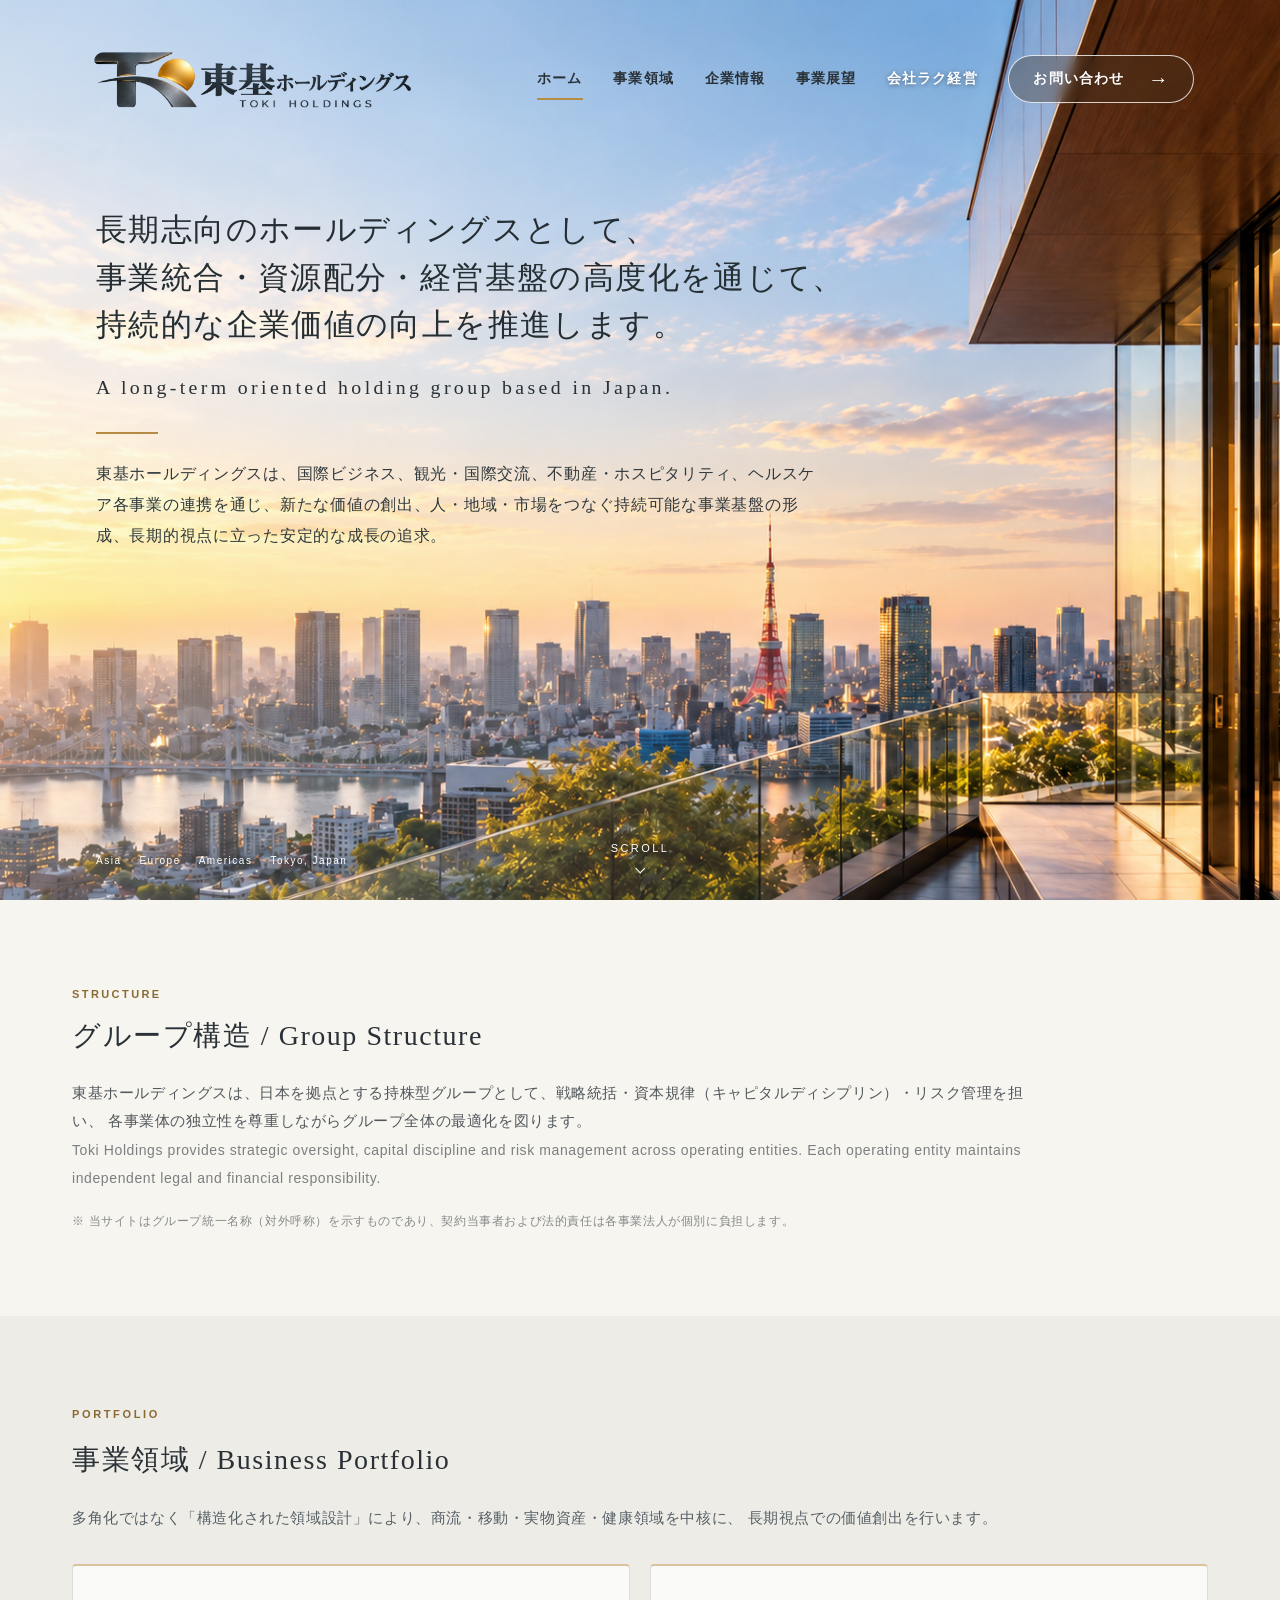
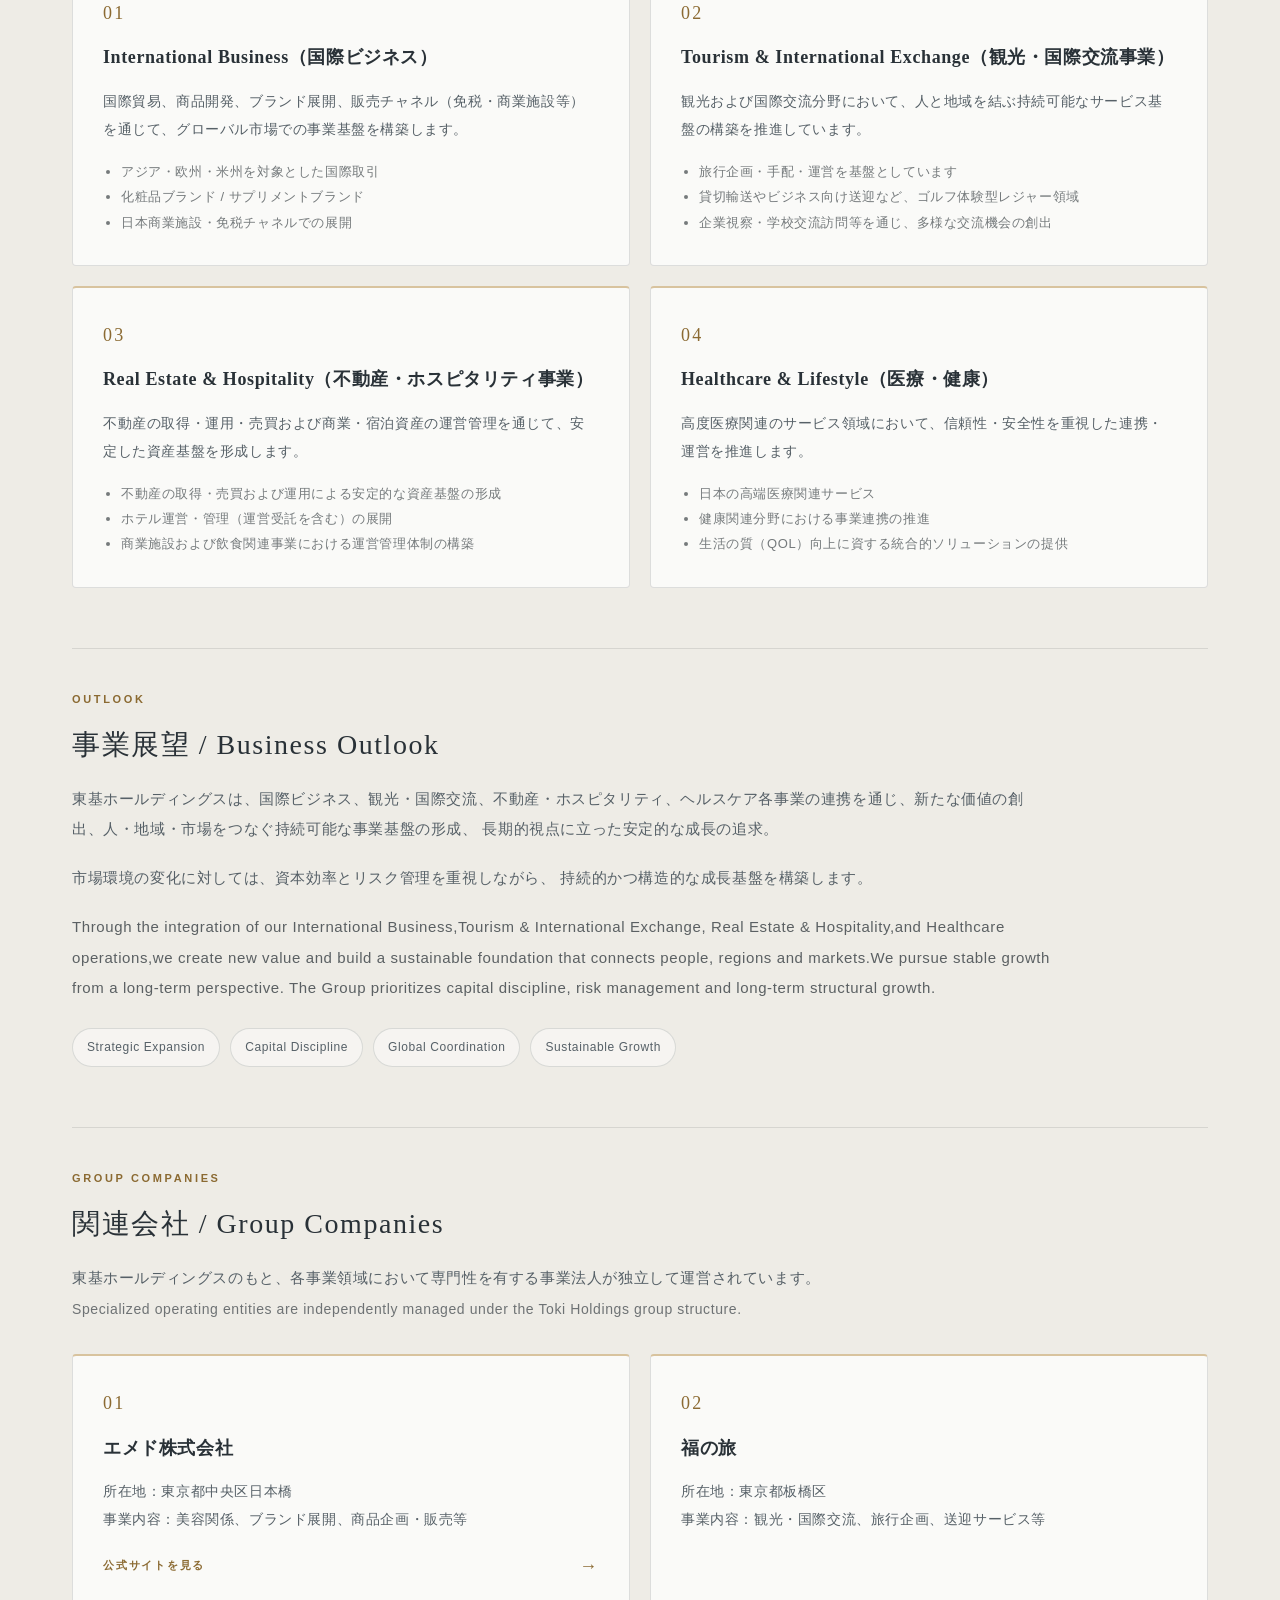
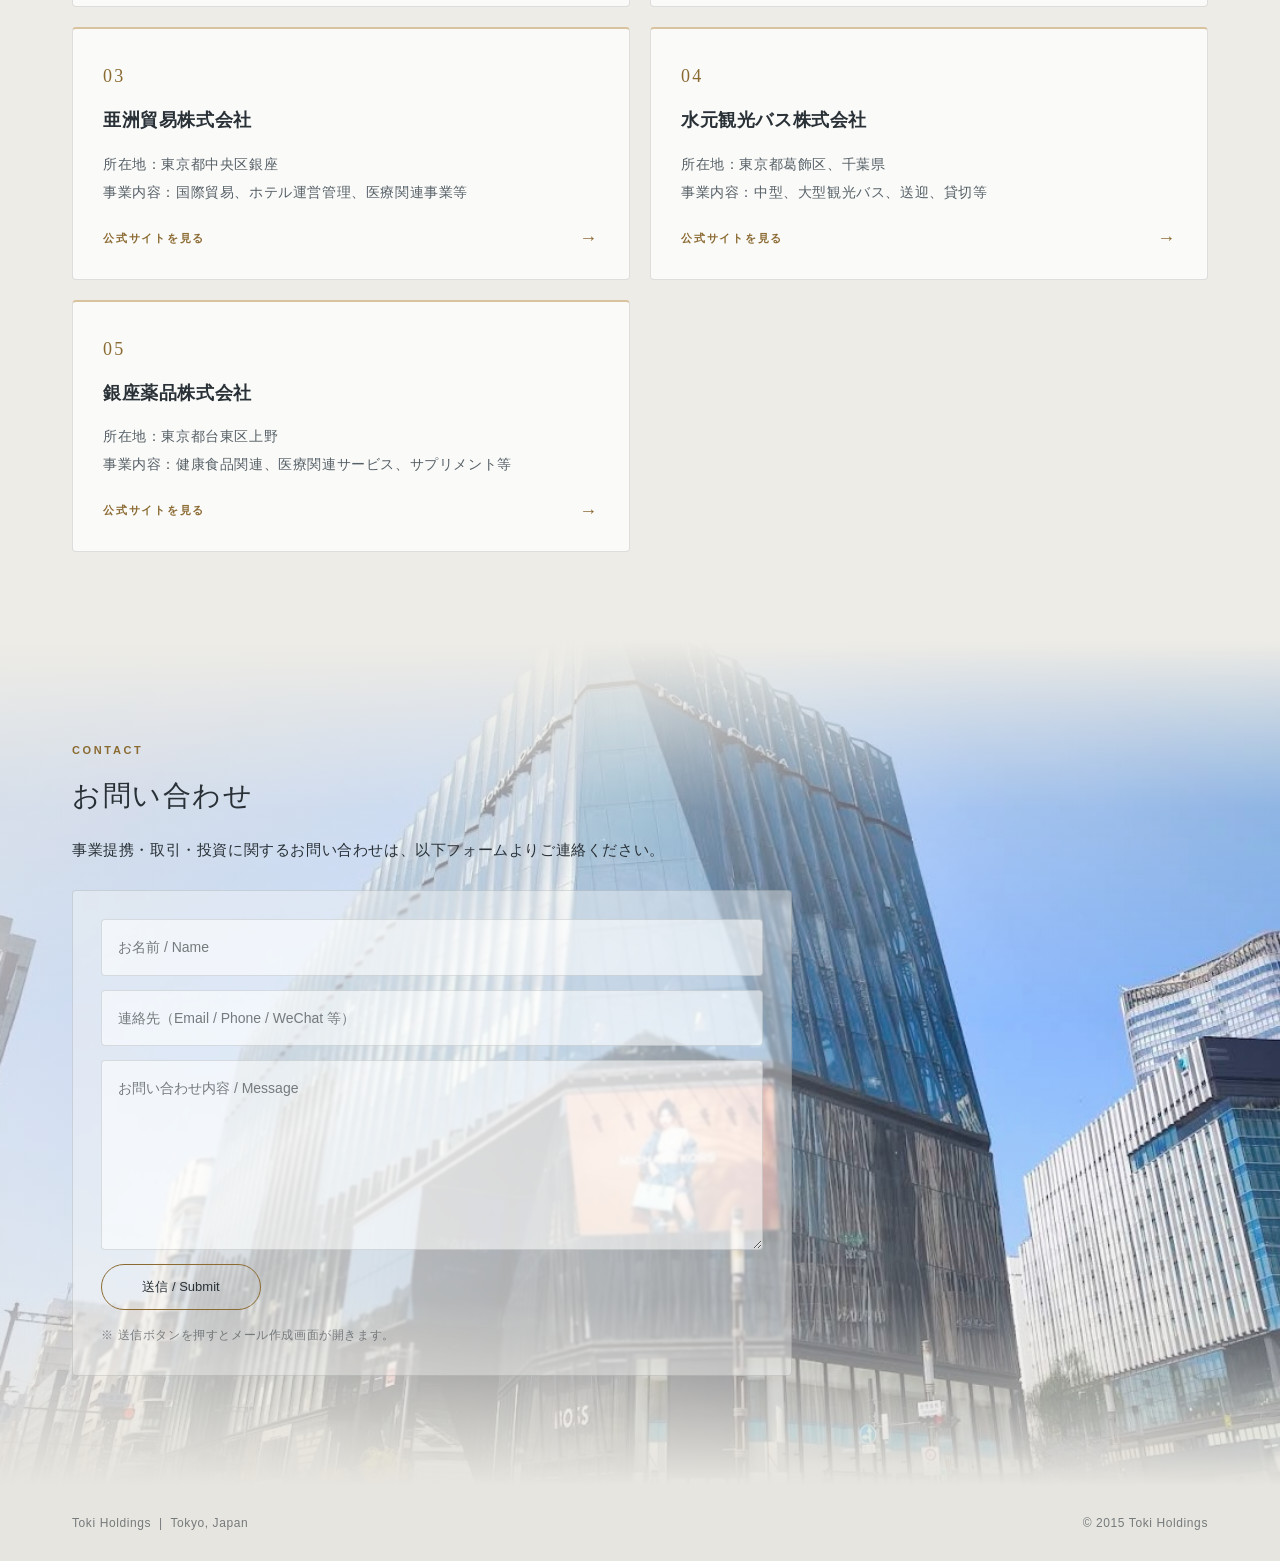
==== commit 7c1e410a: "Use confirmed official company website links" ====
--- a/index.html
+++ b/index.html
@@ -247,15 +247,14 @@
     </a>
 
     <!-- Company 02 -->
-    <a class="card company-card" href="https://asyubusiness-jp.square.site/page" target="_blank" rel="noopener noreferrer" aria-label="福の旅 事業紹介ページを開く">
+    <div class="card">
       <div class="num">02</div>
       <div class="title">福の旅</div>
       <div class="desc">
         所在地：東京都板橋区<br>
         事業内容：観光・国際交流、旅行企画、送迎サービス等
       </div>
-      <div class="company-link">事業紹介を見る <span aria-hidden="true">→</span></div>
-    </a>
+    </div>
 
     <!-- Company 03 -->
     <a class="card company-card" href="https://asyubusiness-jp.square.site/" target="_blank" rel="noopener noreferrer" aria-label="亜洲貿易株式会社 公式サイトを開く">
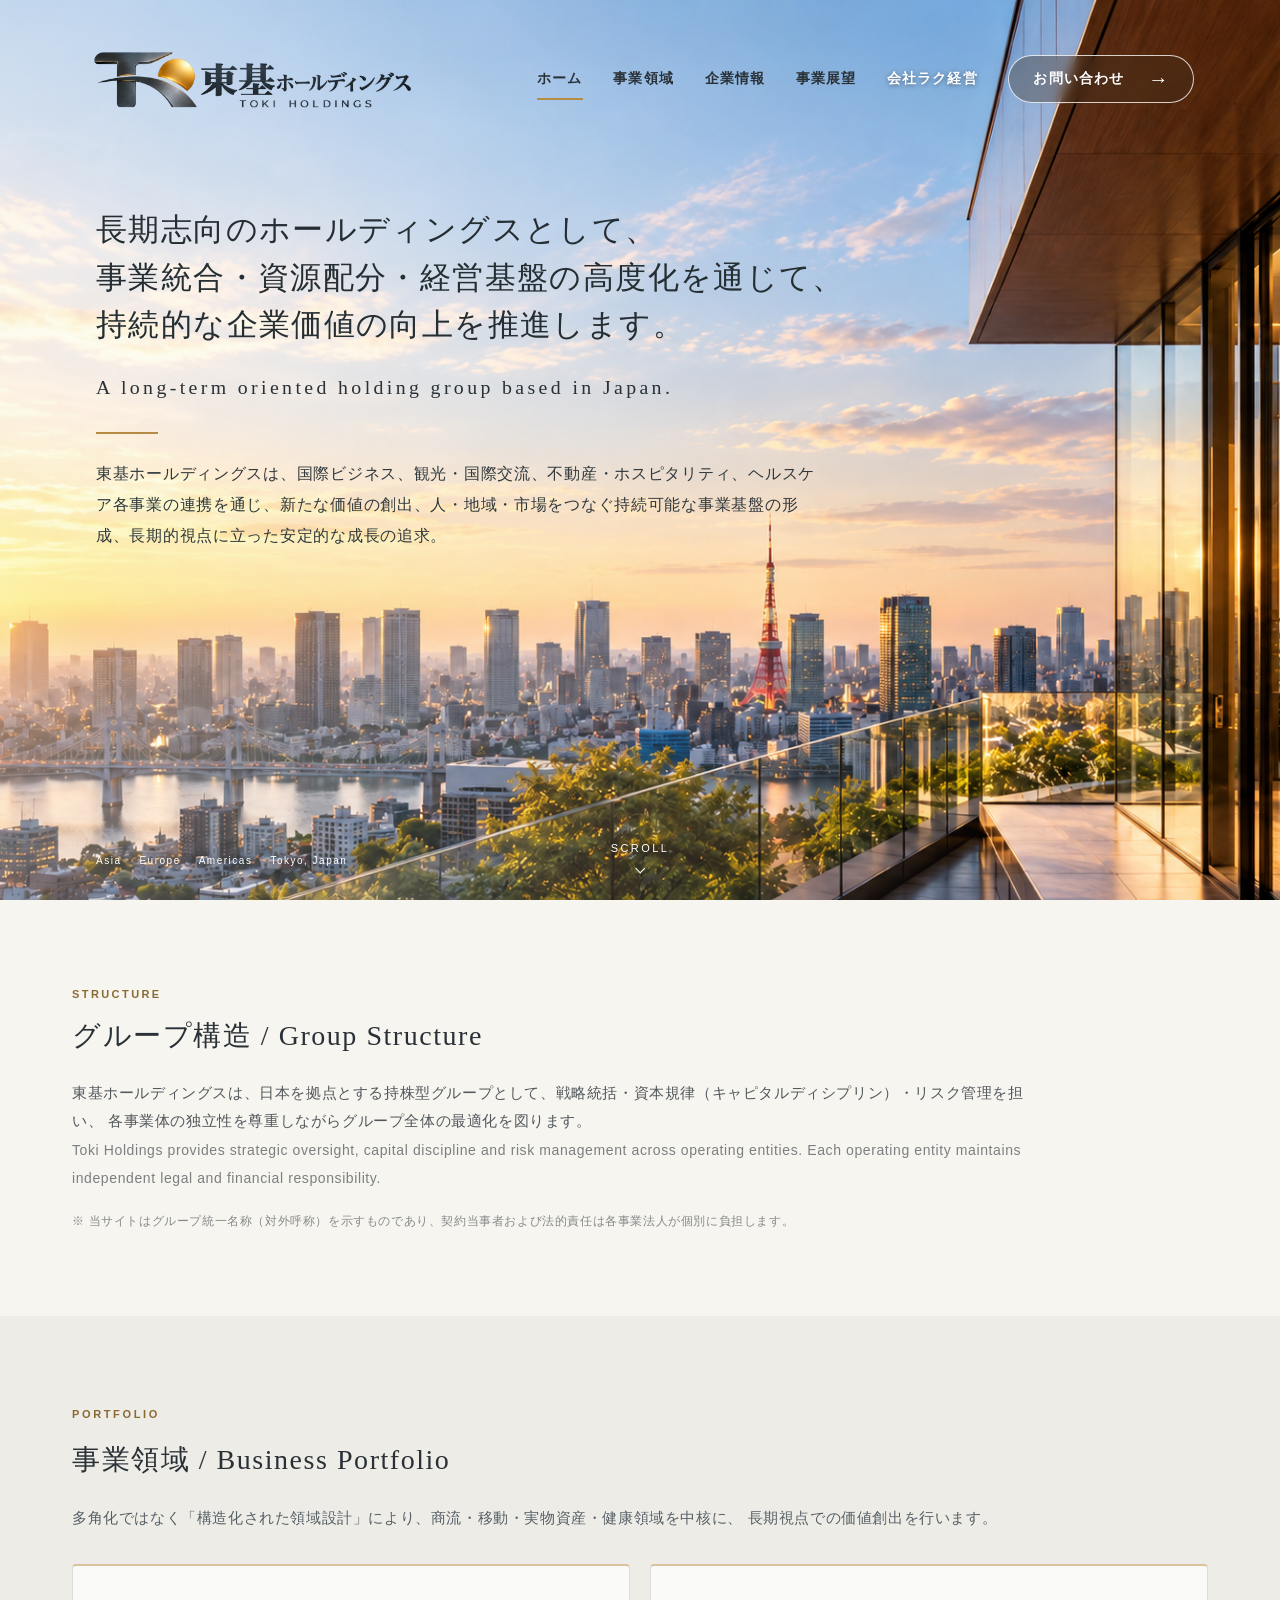
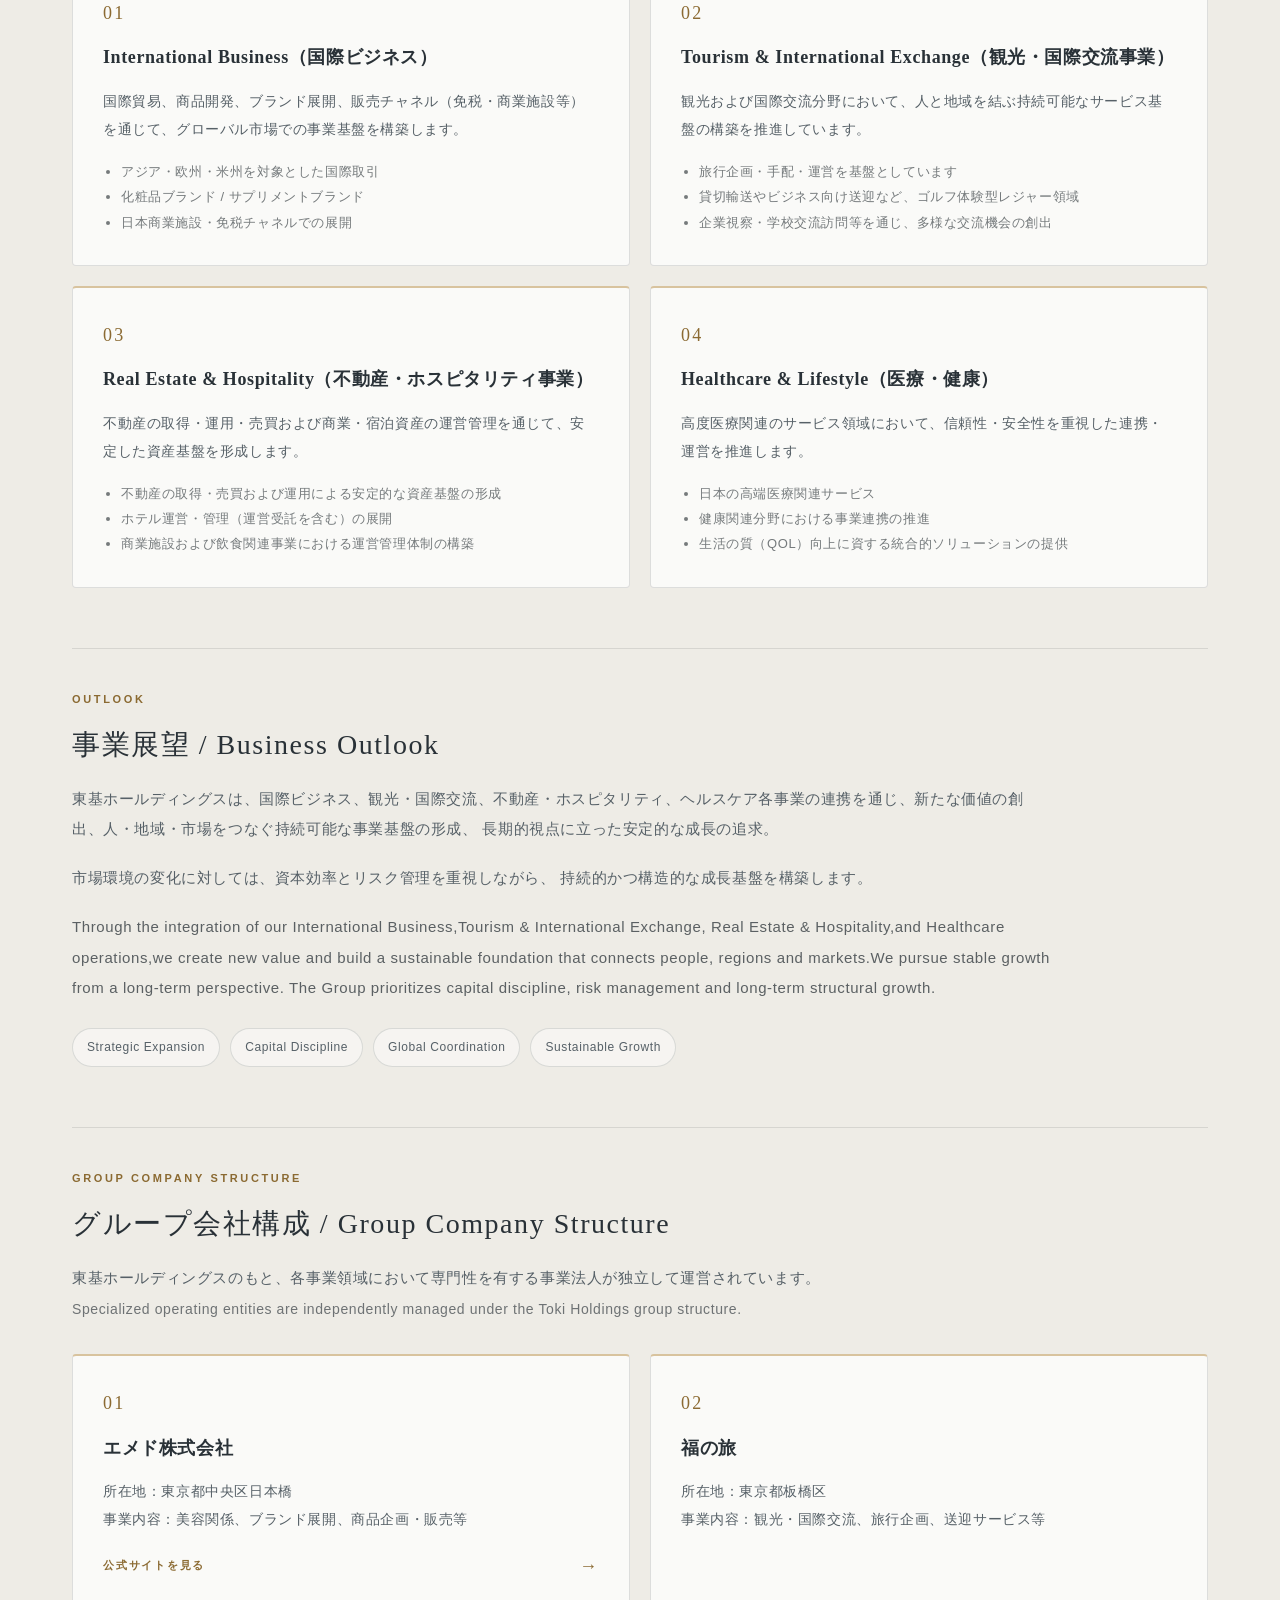
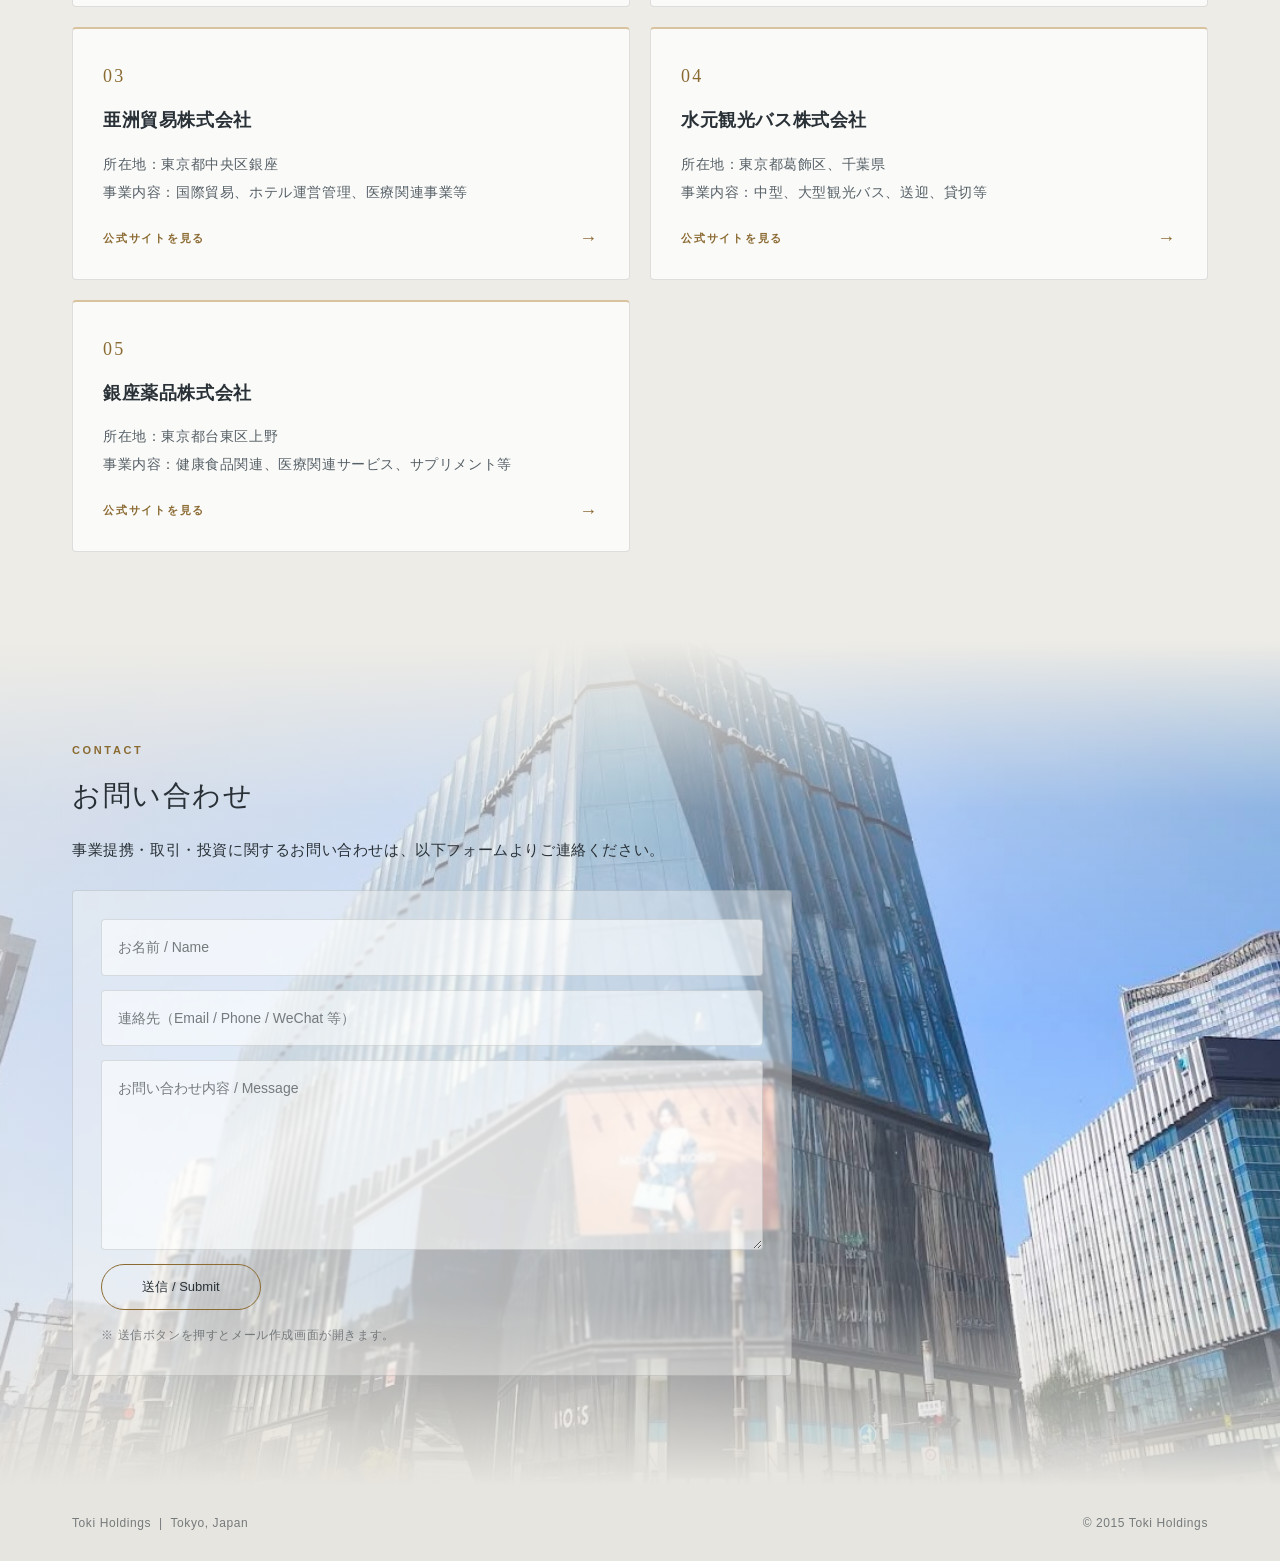
==== commit 3166400e: "Point company navigation to group structure" ====
--- a/index.html
+++ b/index.html
@@ -63,7 +63,7 @@
       <nav id="primary-navigation" aria-label="メインナビゲーション">
         <a class="active" href="#home">ホーム</a>
         <a href="#portfolio">事業領域</a>
-        <a href="#structure">企業情報</a>
+        <a href="#companies">企業情報</a>
         <a href="#outlook">事業展望</a>
         <a class="nav-app" href="./download/">会社ラク経営</a>
         <a class="nav-contact" href="#contact">お問い合わせ <span aria-hidden="true">→</span></a>
@@ -223,8 +223,8 @@
 <!-- Group Companies -->
 <div id="companies" style="margin-top:60px; padding-top:40px; border-top:1px solid rgba(41,49,55,.12);">
 
-  <div class="section-kicker">GROUP COMPANIES</div>
-  <h2 style="margin:14px 0 18px;">関連会社 / Group Companies</h2>
+  <div class="section-kicker">GROUP COMPANY STRUCTURE</div>
+  <h2 style="margin:14px 0 18px;">グループ会社構成 / Group Company Structure</h2>
 
   <p class="p" style="margin-bottom:28px;">
     東基ホールディングスのもと、各事業領域において専門性を有する事業法人が独立して運営されています。<br>
